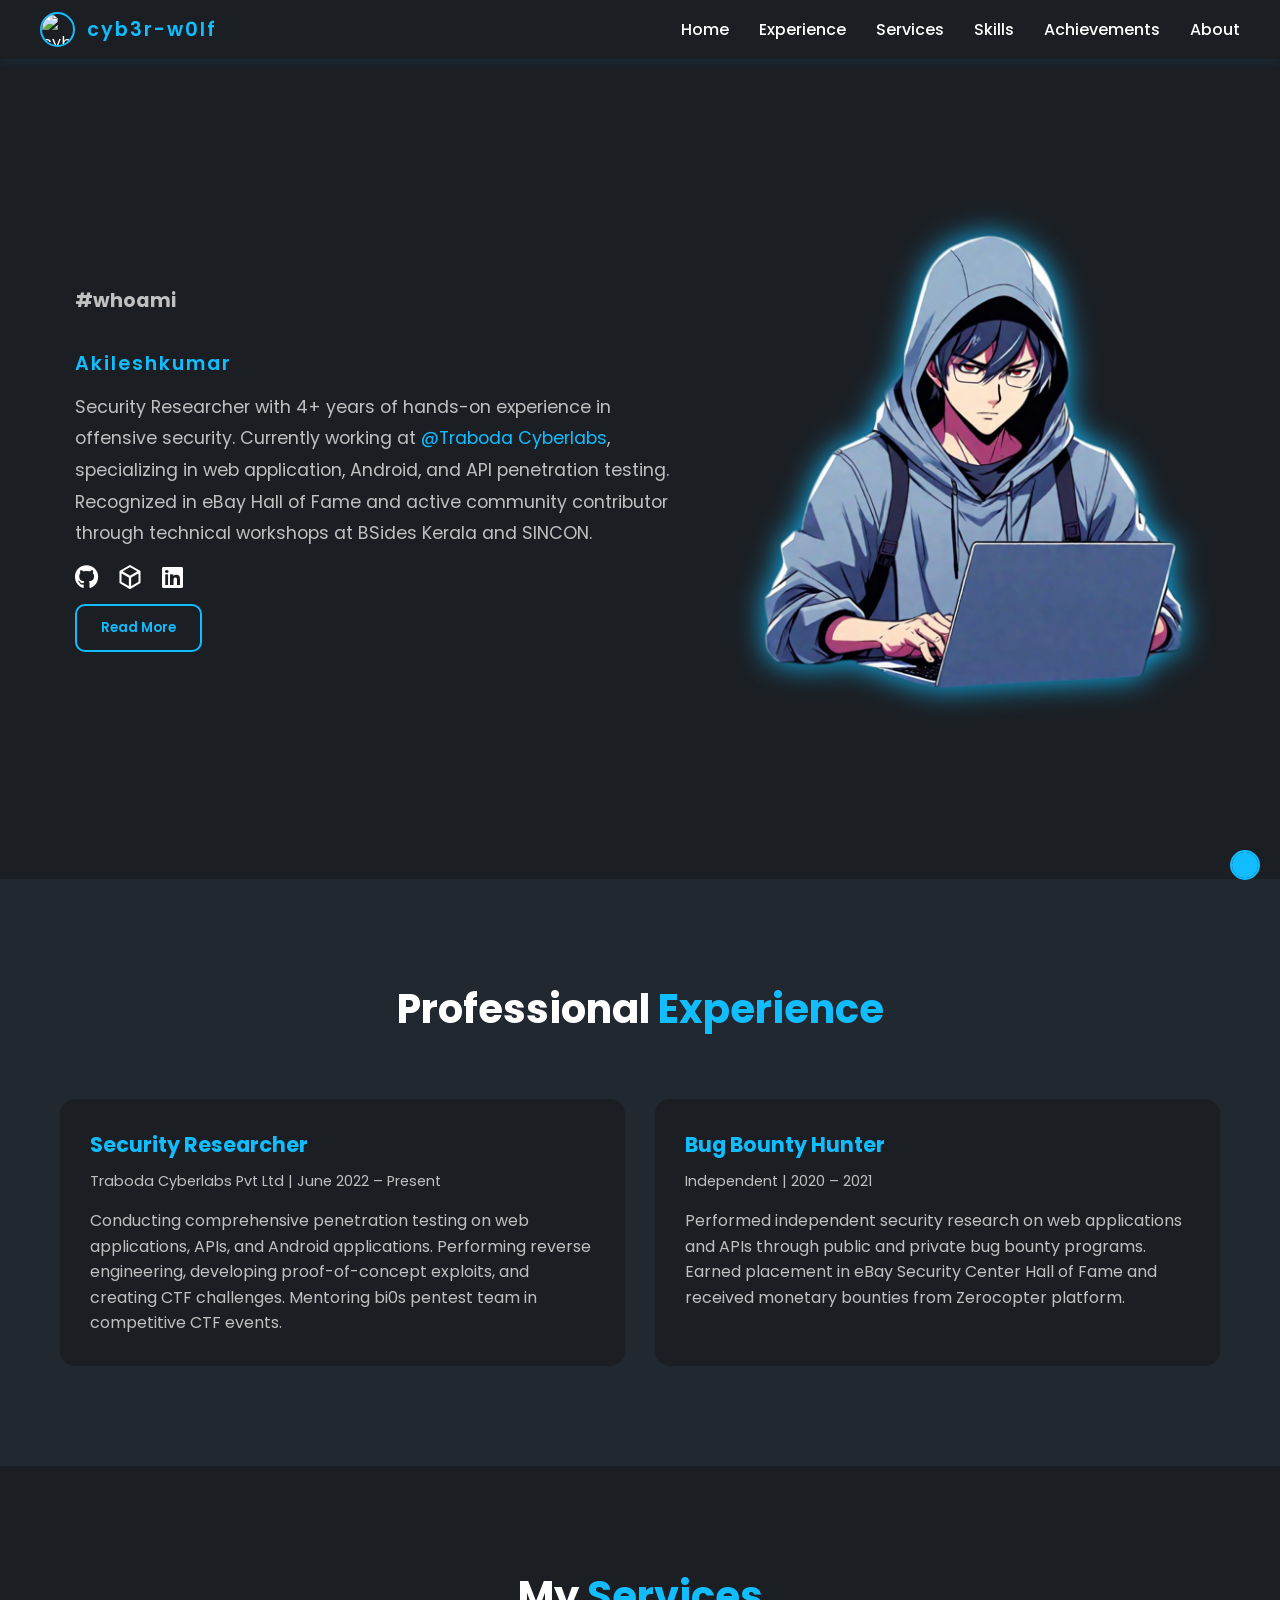
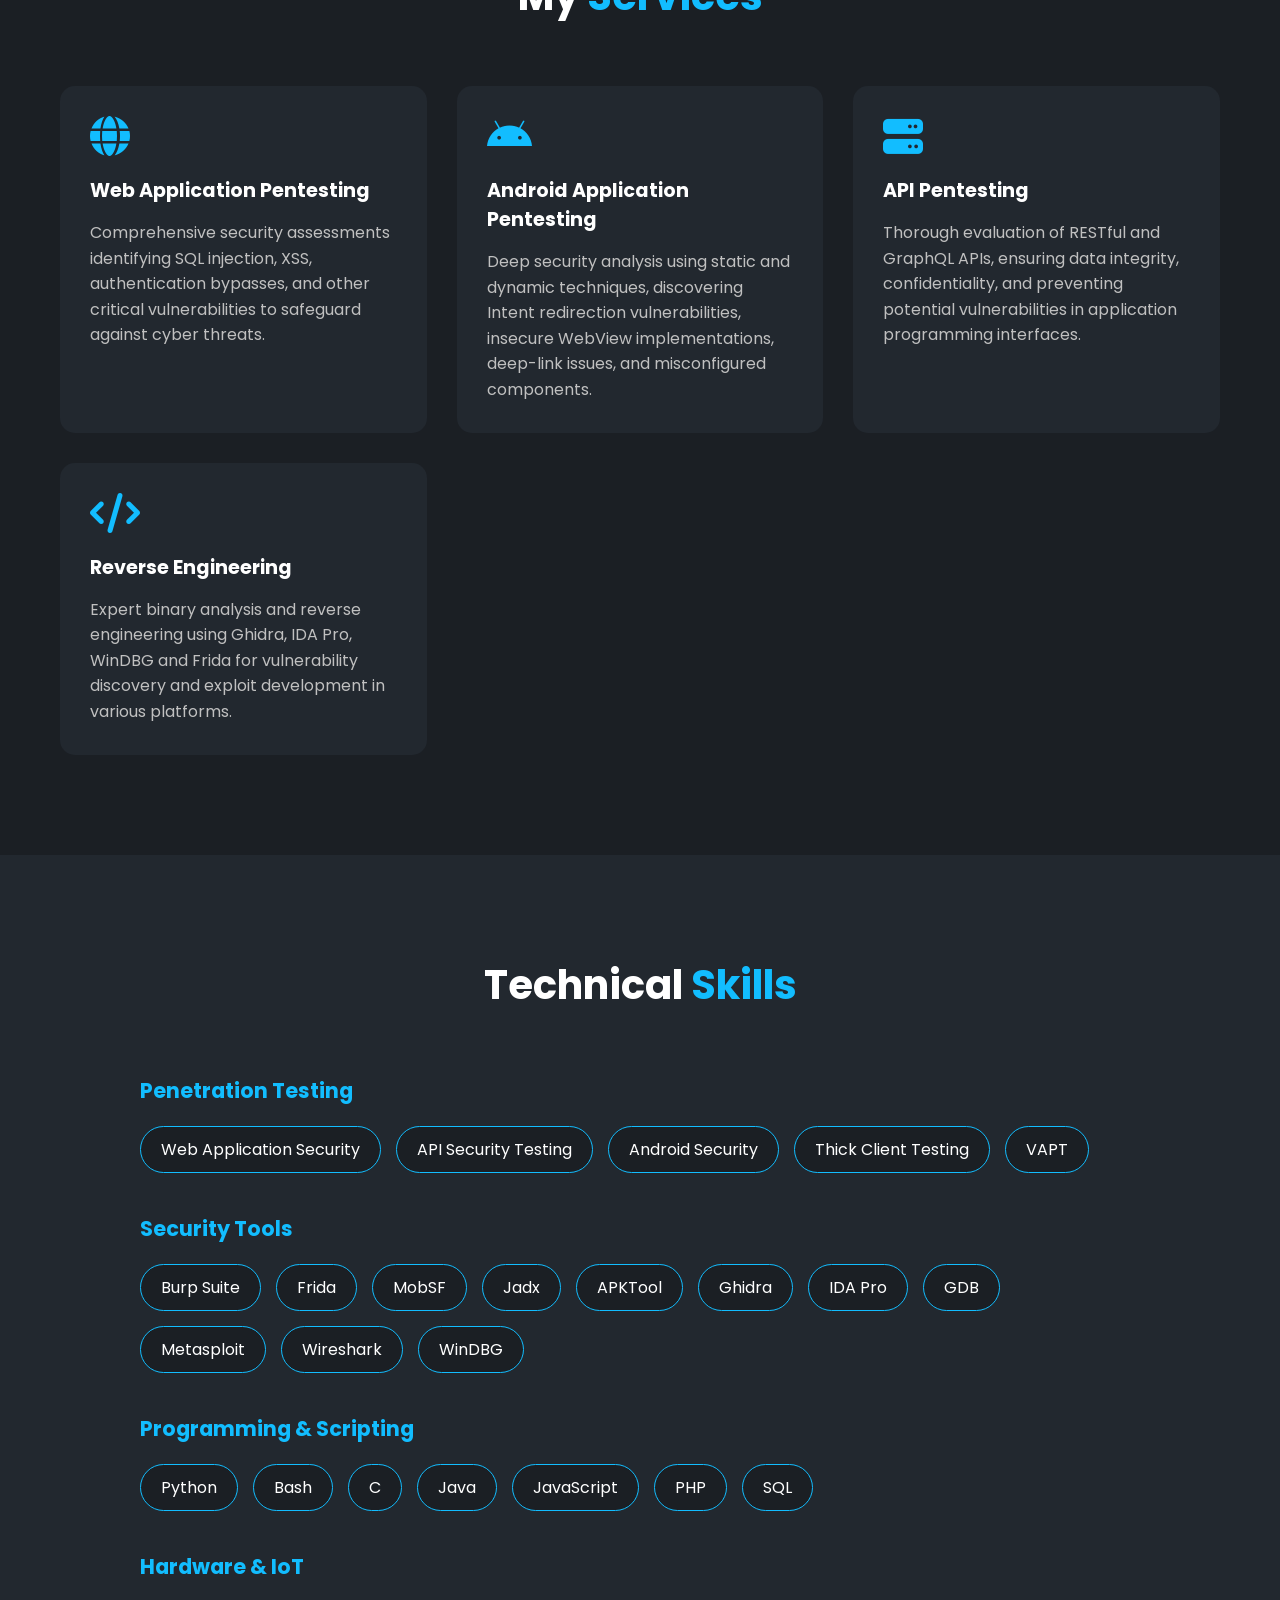
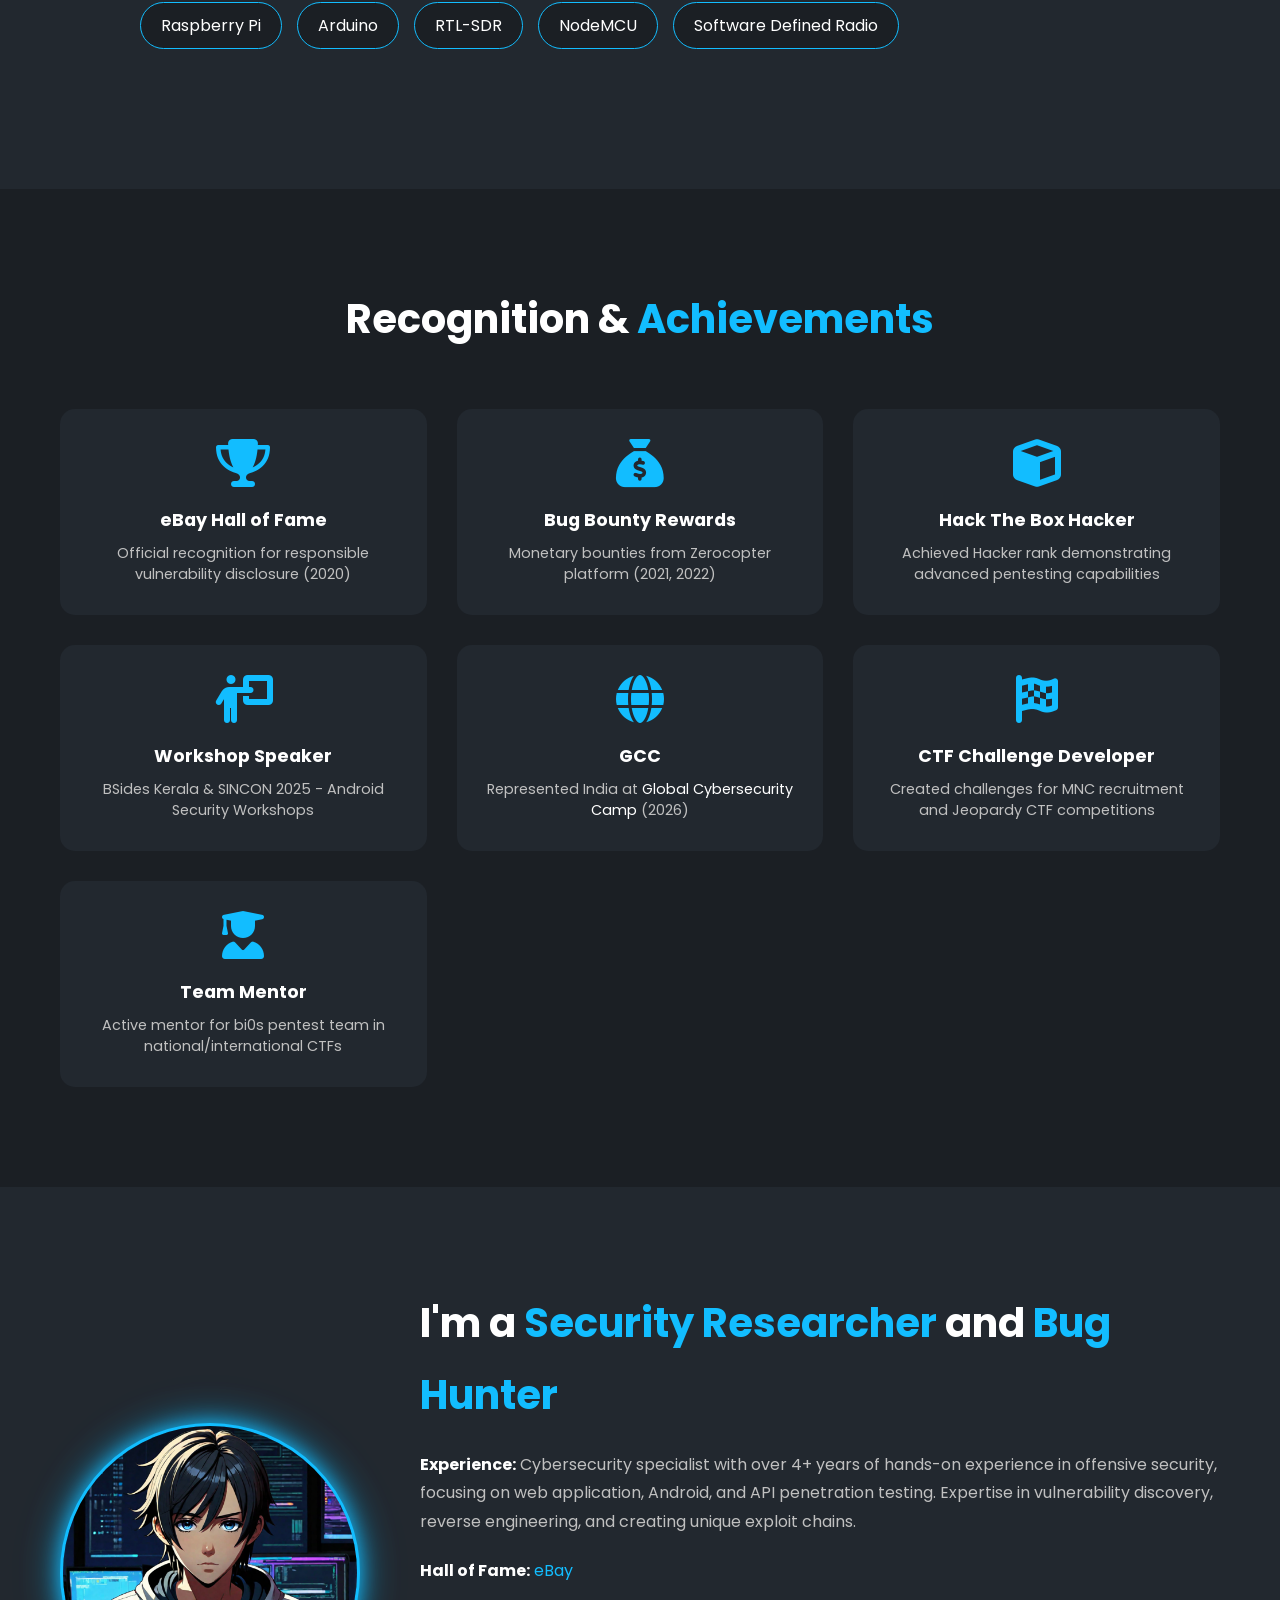
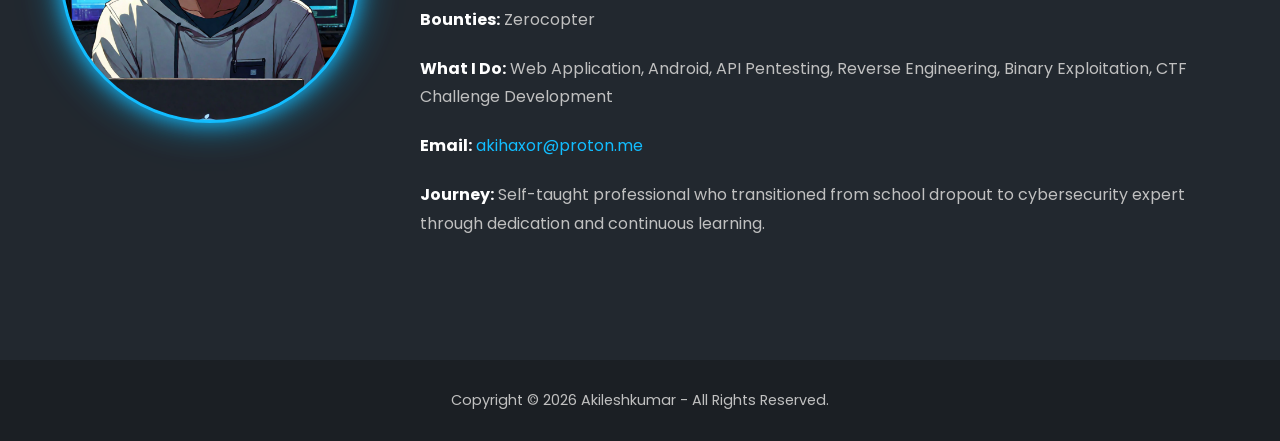
==== index.html @ 3f5debeb "fix" ====
<!DOCTYPE html>
<html lang="en">

<head>
    <meta charset="UTF-8">
    <meta name="viewport" content="width=device-width, initial-scale=1.0">
    <title>Akileshkumar | Security Researcher</title>
    <!-- favicon -->
    <link rel="shortcut icon" href="./assets/img/front-face.png" type="image/x-icon">
    <!-- css links -->
    <link rel="stylesheet" href="./assets/css/style.css">
    <!-- icons from awesome material -->
    <link rel="stylesheet" href="https://cdnjs.cloudflare.com/ajax/libs/font-awesome/6.4.2/css/all.min.css" crossorigin="anonymous" referrerpolicy="no-referrer" />
</head>

<body>
    <!-- theme picker -->
    <div class="theme-picker">
        <input type="color" id="theme" title="select color theme">
    </div>
    
    <!-- header content -->
    <header>
        <div class="logo-container">
            <a href="https://github.com/cyb3r-w0lf" target="_blank">
                <img src="https://github.com/cyb3r-w0lf.png" alt="cyb3r-w0lf" class="header-profile-pic">
            </a>
            <a href="./index.html"><span class="logo-text"><span class="blue-span">cyb3r-w0lf</span></span></a>
        </div>
        <div class="header-links">
            <!-- cancel icon for menu in mobile viewport -->
            <div class="cancel-icon">
                <i class="fa-solid fa-xmark" style="font-size: larger;"></i>
            </div>
            <div>
                <ul>
                    <li><a href="#home">Home</a></li>
                    <li><a href="#experience">Experience</a></li>
                    <li><a href="#service">Services</a></li>
                    <li><a href="#skills">Skills</a></li>
                    <li><a href="#achievements">Achievements</a></li>
                    <li><a href="#about">About</a></li>
                </ul>
            </div>
        </div>
        <!-- menu icon for menu in mobile viewport -->
        <div class="menu-icon">
            <i class="fa-solid fa-bars"></i>
        </div>
    </header>
    
    <!-- main content -->
    <main>
        <!-- main section -->
        <section class="main-section" id="home">
            <div class="main-text">
                <h3 title="Hello buddy 👋">#whoami</h3>
                <h1><span class="logo-text"><span class="blue-span">Akileshkumar</span></span></h1>
                <p class="grey-span">
                    Security Researcher with 4+ years of hands-on experience in offensive security. Currently working at <a href="https://traboda.com/" target="_blank" style="color: var(--primary-theme-color);">@Traboda Cyberlabs</a>, specializing in web application, Android, and API penetration testing. Recognized in eBay Hall of Fame and active community contributor through technical workshops at BSides Kerala and SINCON.
                </p>
                <div class="social-icon">
                    <a href="https://github.com/cyb3r-w0lf" target="_blank"><i class="fa-brands fa-github"></i></a>
                    <a href="https://app.hackthebox.com/public/users/298520" target="_blank" class="icon-link">
                        <img src="data:image/svg+xml,%3Csvg xmlns='http://www.w3.org/2000/svg' width='1em' height='1em' viewBox='0 0 24 24'%3E%3Cpath fill='%23ffffff' d='m22.51 6.457l.001-.013a.888.888 0 0 0-.271-.638l-.027-.024c-.019-.016-.037-.033-.057-.048a.695.695 0 0 0-.06-.04l-.029-.02l-9.61-5.547a.891.891 0 0 0-.922.004L1.933 5.674l-.03.02l-.023.014l-.02.015a.877.877 0 0 0-.147.134l-.003.003a.887.887 0 0 0-.221.584v.014l-.001.027v11.07c0 .328.18.63.469.784l9.599 5.542l.023.011a.875.875 0 0 0 .166.07l.04.01a.88.88 0 0 0 .072.015c.012.002.023.005.035.006a.835.835 0 0 0 .216 0c.012-.001.023-.004.035-.006a.9.9 0 0 0 .072-.014l.04-.012a.895.895 0 0 0 .064-.022a.913.913 0 0 0 .102-.047l.023-.011l9.599-5.542a.889.889 0 0 0 .469-.784V6.478zM5.255 6.082l6.537-3.774a.418.418 0 0 1 .418 0l6.537 3.774a.418.418 0 0 1 0 .725l-6.537 3.774a.418.418 0 0 1-.418 0L5.254 6.807a.418.418 0 0 1 0-.725m5.614 14.345a.417.417 0 0 1-.626.361l-6.524-3.766a.417.417 0 0 1-.209-.361V9.127a.417.417 0 0 1 .626-.361l6.524 3.766a.417.417 0 0 1 .209.362zm9.623-3.766a.417.417 0 0 1-.209.36l-6.524 3.767a.417.417 0 0 1-.626-.36v-7.533c0-.15.08-.287.209-.362l6.524-3.766a.417.417 0 0 1 .626.36z'/%3E%3C/svg%3E" class="icon-img"></a>
                    <a href="https://www.linkedin.com/in/aki007/" target="_blank"><i class="fa-brands fa-linkedin"></i></a>
                </div>
                <a href="#about"><button class="btn">Read More</button></a>
            </div>
            <div class="main-img">
                <img src="./assets/img/laptop-hood.png" alt="Security Researcher">
            </div>
        </section>
        
        <!-- experience section -->
        <section class="experience-section" id="experience">
            <h1>Professional <span class="blue-span">Experience</span></h1>
            <div class="experience-grid">
                <div class="experience-card">
                    <h3>Security Researcher</h3>
                    <p class="period">Traboda Cyberlabs Pvt Ltd | June 2022 – Present</p>
                    <p>Conducting comprehensive penetration testing on web applications, APIs, and Android applications. Performing reverse engineering, developing proof-of-concept exploits, and creating CTF challenges. Mentoring bi0s pentest team in competitive CTF events.</p>
                </div>
                <div class="experience-card">
                    <h3>Bug Bounty Hunter</h3>
                    <p class="period">Independent | 2020 – 2021</p>
                    <p>Performed independent security research on web applications and APIs through public and private bug bounty programs. Earned placement in eBay Security Center Hall of Fame and received monetary bounties from Zerocopter platform.</p>
                </div>
            </div>
        </section>
        
        <!-- service section -->
        <section class="service-section" id="service">
            <h1>My <span class="blue-span">Services</span></h1>
            <div class="service-cards-container">
                <div class="service-card">
                    <i class="fa-solid fa-globe"></i>
                    <h4>Web Application Pentesting</h4>
                    <p>Comprehensive security assessments identifying SQL injection, XSS, authentication bypasses, and other critical vulnerabilities to safeguard against cyber threats.</p>
                </div>
                <div class="service-card">
                    <i class="fa-brands fa-android"></i>
                    <h4>Android Application Pentesting</h4>
                    <p>Deep security analysis using static and dynamic techniques, discovering Intent redirection vulnerabilities, insecure WebView implementations, deep-link issues, and misconfigured components.</p>
                </div>
                <div class="service-card">
                    <i class="fa-solid fa-server"></i>
                    <h4>API Pentesting</h4>
                    <p>Thorough evaluation of RESTful and GraphQL APIs, ensuring data integrity, confidentiality, and preventing potential vulnerabilities in application programming interfaces.</p>
                </div>
                <div class="service-card">
                    <i class="fa-solid fa-code"></i>
                    <h4>Reverse Engineering</h4>
                    <p>Expert binary analysis and reverse engineering using Ghidra, IDA Pro, WinDBG and Frida for vulnerability discovery and exploit development in various platforms.</p>
                </div>
            </div>
        </section>
        
        <!-- skills section -->
        <section class="skills-section" id="skills">
            <h1>Technical <span class="blue-span">Skills</span></h1>
            <div class="skills-container">
                <div class="skill-category">
                    <h3>Penetration Testing</h3>
                    <div class="skills-list">
                        <span class="skill-tag">Web Application Security</span>
                        <span class="skill-tag">API Security Testing</span>
                        <span class="skill-tag">Android Security</span>
                        <span class="skill-tag">Thick Client Testing</span>
                        <span class="skill-tag">VAPT</span>
                    </div>
                </div>
                <div class="skill-category">
                    <h3>Security Tools</h3>
                    <div class="skills-list">
                        <span class="skill-tag">Burp Suite</span>
                        <span class="skill-tag">Frida</span>
                        <span class="skill-tag">MobSF</span>
                        <span class="skill-tag">Jadx</span>
                        <span class="skill-tag">APKTool</span>
                        <span class="skill-tag">Ghidra</span>
                        <span class="skill-tag">IDA Pro</span>
                        <span class="skill-tag">GDB</span>
                        <span class="skill-tag">Metasploit</span>
                        <span class="skill-tag">Wireshark</span>
                        <span class="skill-tag">WinDBG</span>
                    </div>
                </div>
                <div class="skill-category">
                    <h3>Programming & Scripting</h3>
                    <div class="skills-list">
                        <span class="skill-tag">Python</span>
                        <span class="skill-tag">Bash</span>
                        <span class="skill-tag">C</span>
                        <span class="skill-tag">Java</span>
                        <span class="skill-tag">JavaScript</span>
                        <span class="skill-tag">PHP</span>
                        <span class="skill-tag">SQL</span>
                    </div>
                </div>
                <div class="skill-category">
                    <h3>Hardware & IoT</h3>
                    <div class="skills-list">
                        <span class="skill-tag">Raspberry Pi</span>
                        <span class="skill-tag">Arduino</span>
                        <span class="skill-tag">RTL-SDR</span>
                        <span class="skill-tag">NodeMCU</span>
                        <span class="skill-tag">Software Defined Radio</span>
                    </div>
                </div>
            </div>
        </section>
        
        <!-- achievements section -->
        <section class="achievements-section" id="achievements">
            <h1>Recognition & <span class="blue-span">Achievements</span></h1>
            <div class="achievements-grid">
                <div class="achievement-card">
                    <i class="fa-solid fa-trophy"></i>
                    <h4>eBay Hall of Fame</h4>
                    <p>Official recognition for responsible vulnerability disclosure (2020)</p>
                </div>
                <div class="achievement-card">
                    <i class="fa-solid fa-sack-dollar"></i>
                    <h4>Bug Bounty Rewards</h4>
                    <p>Monetary bounties from Zerocopter platform (2021, 2022)</p>
                </div>
                <div class="achievement-card">
                    <i class="fa-solid fa-cube"></i>
                    <h4>Hack The Box Hacker</h4>
                    <p>Achieved Hacker rank demonstrating advanced pentesting capabilities</p>
                </div>
                <div class="achievement-card">
                    <i class="fa-solid fa-person-chalkboard"></i>
                    <h4>Workshop Speaker</h4>
                    <p>BSides Kerala & SINCON 2025 - Android Security Workshops</p>
                </div>
                <div class="achievement-card">
                    <i class="fa-solid fa-globe"></i>
                    <h4>GCC</h4>
                    <p>Represented India at <a href="https://gcc.ac">Global Cybersecurity Camp</a> (2026)</p>
                </div>   
                <div class="achievement-card">
                    <i class="fa-solid fa-flag-checkered"></i>
                    <h4>CTF Challenge Developer</h4>
                    <p>Created challenges for MNC recruitment and Jeopardy CTF competitions</p>
                </div>
                <div class="achievement-card">
                    <i class="fa-solid fa-user-graduate"></i>
                    <h4>Team Mentor</h4>
                    <p>Active mentor for bi0s pentest team in national/international CTFs</p>
                </div>
            </div>
        </section>
        
        <!-- about section -->
        <section class="about-section" id="about">
            <div class="img-div">
                <img src="./assets/img/profile.png" alt="Akileshkumar">
            </div>
            <div>
                <!-- about me list -->
                <ol>
                    <li>
                        <h1>I'm a <span class="blue-span">Security Researcher</span> and <span class="blue-span">Bug Hunter</span></h1>
                    </li>
                    <li>
                        <strong>Experience:</strong> Cybersecurity specialist with over 4+ years of hands-on experience in offensive security, focusing on web application, Android, and API penetration testing. Expertise in vulnerability discovery, reverse engineering, and creating unique exploit chains.
                    </li>
                    <li>
                        <strong>Hall of Fame:</strong> <a href="https://pages.ebay.com/securitycenter/archived-researchers.html" target="_blank">eBay</a>
                    </li>
                    <li>
                        <strong>Bounties:</strong> Zerocopter
                    </li>
                    <li>
                        <strong>What I Do:</strong> Web Application, Android, API Pentesting, Reverse Engineering, Binary Exploitation, CTF Challenge Development
                    </li>
                    <li>
                        <strong>Email:</strong> <a href="mailto:akihaxor@proton.me">akihaxor@proton.me</a>
                    </li>
                    <li>
                        <strong>Journey:</strong> Self-taught professional who transitioned from school dropout to cybersecurity expert through dedication and continuous learning.
                    </li>
                </ol>
            </div>
        </section>
    </main>
    
    <footer>
        <p>Copyright &copy; 2026 Akileshkumar - All Rights Reserved.</p>
    </footer>
    
    <!-- script link only for menu toggle & theme picker -->
    <script src="./assets/js/main.js"></script>
</body>

</html>
---- assets/css/style.css ----
/* fonts from google fonts */
@import url('https://fonts.googleapis.com/css2?family=Poppins:wght@300;400;600;700&display=swap');

/* global styles */
* {
    margin: 0;
    padding: 0;
    box-sizing: border-box;
    font-family: 'Poppins', sans-serif;
}

html {
    scroll-behavior: smooth;
}

:root {
    /* color: rrggbb; ---  format*/
    --primary-color: #1b1f24;
    --primary-color-hover: #274049;
    --primary-light-color: #22282f;
    --primary-theme-color: #12bdff;
    --primary-white: #fff;
    --primary-yellow: #ffba53;
    --primary-yellow-hover: #ff8f8f;
    --primary-grey: #c0c0c0;
}

body {
    background-color: var(--primary-color);
    color: var(--primary-white);
}

.blue-span {
    color: var(--primary-theme-color);
}

.grey-span {
    color: var(--primary-grey);
}

.btn {
    margin-top: 15px;
    font-weight: 600;
    padding: 12px 24px;
    background-color: var(--primary-color);
    color: var(--primary-theme-color);
    border: 2px solid var(--primary-theme-color);
    border-radius: 10px;
    cursor: pointer;
    transition: all 0.3s ease;
}

.btn:hover {
    box-shadow: 0 0 20px var(--primary-theme-color);
    background-color: var(--primary-theme-color);
    color: var(--primary-white);
}

a {
    text-decoration: none;
    color: var(--primary-white);
    transition: color 0.3s ease;
}

img {
    max-width: 100%;
    height: auto;
}

input[type="color"] {
    -webkit-appearance: none;
    border: none;
}

input[type="color"]::-webkit-color-swatch-wrapper {
    padding: 0;
}

input[type="color"]::-webkit-color-swatch {
    border: none;
}

.theme-picker {
    width: 30px;
    height: 30px;
    position: fixed;
    bottom: 20px;
    right: 20px;
    border-radius: 50%;
    overflow: hidden;
    border: 2px solid var(--primary-theme-color);
    cursor: pointer;
    z-index: 1000;
}

/* header styles */
header {
    background-color: var(--primary-color);
    padding: 12px 40px;
    color: var(--primary-white);
    display: flex;
    justify-content: space-between;
    align-items: center;
    position: sticky;
    top: 0;
    z-index: 999;
    box-shadow: 0 2px 10px rgba(18, 189, 255, 0.1);
    transition: transform 0.3s ease;
}

header.hide {
    transform: translateY(-100%);
}

header.show {
    transform: translateY(0);
}

.logo-container {
    display: flex;
    align-items: center;
    gap: 12px;
}

.logo-container > a {
    display: flex;
    align-items: center;
}

.header-profile-pic {
    width: 35px;
    height: 35px;
    border-radius: 50%;
    border: 2px solid var(--primary-theme-color);
    transition: all 0.3s ease;
    cursor: pointer;
}

.header-profile-pic:hover {
    box-shadow: 0 0 15px var(--primary-theme-color);
    transform: scale(1.05);
}

header ul {
    display: flex;
    list-style: none;
    gap: 30px;
}

header ul li a {
    text-decoration: none;
    color: var(--primary-white);
    font-weight: 500;
}

header ul li a:hover {
    color: var(--primary-theme-color);
}

header button {
    font-weight: 600;
    /*padding: 8px 16px;*/
    padding: 10px 20px;
    background-color: var(--primary-color);
    color: var(--primary-theme-color);
    border: 2px solid var(--primary-theme-color);
    border-radius: 10px;
    cursor: pointer;
    transition: all 0.3s ease;
}

header button:hover {
    cursor: pointer;
    background-color: var(--primary-theme-color);
    color: var(--primary-white);
}

.logo-text {
    letter-spacing: 2px;
    font-size: 1.2rem;
    font-weight: 600;
}

.header-links {
    display: flex;
    justify-content: space-between;
    align-items: center;
    gap: 40px;
}

.menu-icon {
    display: none;
    cursor: pointer;
}

.cancel-icon {
    display: none;
}

/* main section design */
.main-section {
    display: flex;
    justify-content: space-around;
    align-items: center;
    background-color: var(--primary-color);
    padding: 80px 60px;
    /*min-height: calc(100vh - 59px);*/
    min-height: calc(100vh - 80px);
}

.main-text {
    color: var(--primary-white);
    max-width: 600px;
}

.main-text h3 {
    color: var(--primary-grey);
    font-size: 1.2rem;
    margin-bottom: 5px;
}

.main-text h1 {
    font-size: 3.5rem;
    margin-bottom: 10px;
    line-height: 1.1;
}

.main-text p {
    font-size: 1.1rem;
    line-height: 1.8;
    margin-bottom: 15px;
}

.main-img {
    max-width: 500px;
    position: relative;
}

.main-img img {
    filter: drop-shadow(0 0 15px var(--primary-theme-color));
    transition: filter 0.3s ease;
}

.main-img img:hover {
    filter: drop-shadow(0 0 20px var(--primary-theme-color));
}

.social-icon {
    margin-top: 15px;
    display: flex;
    gap: 20px;
    align-items: center;
}

.social-icon a {
    font-size: 1.5rem;
    transition: all 0.3s ease;
    display: flex;
    align-items: center;
    justify-content: center;
}

.social-icon a i:hover {
    transform: scale(1.2);
}

.social-icon a img {
    width: 24px;
    height: 24px;
    filter: brightness(0) sepia(100%) invert(100%);
    transition: filter 0.9s;
}

.social-icon a img:hover {
    filter: brightness(100%) sepia(0) invert(0%);
}

.social-icon a i.fa-linkedin:hover {
    color: #0072b1;
}

.social-icon a i.fa-github:hover {
    color: #4078c0;
}

/* experience section */
.experience-section {
    background-color: var(--primary-light-color);
    padding: 100px 60px;
}

.experience-section h1 {
    text-align: center;
    font-size: 2.5rem;
    margin-bottom: 60px;
}

.experience-grid {
    display: grid;
    grid-template-columns: repeat(auto-fit, minmax(300px, 1fr));
    gap: 30px;
    max-width: 1200px;
    margin: 0 auto;
}

.experience-card {
    background-color: var(--primary-color);
    padding: 30px;
    border-radius: 15px;
    transition: all 0.3s ease;
}

.experience-card:hover {
    transform: translateY(-5px);
    box-shadow: 0 10px 30px rgba(18, 189, 255, 0.2);
}

.experience-card h3 {
    color: var(--primary-theme-color);
    margin-bottom: 10px;
    font-size: 1.3rem;
}

.experience-card .period {
    color: var(--primary-grey);
    font-size: 0.9rem;
    margin-bottom: 15px;
}

.experience-card p {
    color: var(--primary-grey);
    line-height: 1.6;
}

/* service section */
.service-section {
    background-color: var(--primary-color);
    color: var(--primary-white);
    display: flex;
    flex-direction: column;
    align-items: center;
    padding: 100px 60px;
}

.service-section h1 {
    text-align: center;
    font-size: 2.5rem;
    margin-bottom: 60px;
}

.service-cards-container {
    display: grid;
    grid-template-columns: repeat(auto-fit, minmax(300px, 1fr));
    gap: 30px;
    max-width: 1200px;
    width: 100%;
}

.service-card {
    background-color: var(--primary-light-color);
    padding: 30px;
    border-radius: 15px;
    transition: all 0.3s ease;
}

.service-card:hover {
    background-color: var(--primary-color-hover);
    box-shadow: 0 10px 30px rgba(18, 189, 255, 0.2);
    transform: translateY(-5px);
}

.service-card a {
    color: var(--primary-yellow);
}

.service-card a:hover {
    color: var(--primary-yellow-hover);
}

.service-card p {
    color: var(--primary-grey);
    line-height: 1.6;
}

.service-card i {
    font-size: 2.5rem;
    color: var(--primary-theme-color);
    margin-bottom: 20px;
}

.service-card h4 {
    margin-bottom: 15px;
    font-size: 1.2rem;
}

/* skills section */
.skills-section {
    background-color: var(--primary-light-color);
    padding: 100px 60px;
}

.skills-section h1 {
    text-align: center;
    font-size: 2.5rem;
    margin-bottom: 60px;
}

.skills-container {
    max-width: 1000px;
    margin: 0 auto;
}

.skill-category {
    margin-bottom: 40px;
}

.skill-category h3 {
    color: var(--primary-theme-color);
    margin-bottom: 20px;
    font-size: 1.3rem;
}

.skills-list {
    display: flex;
    flex-wrap: wrap;
    gap: 15px;
}

.skill-tag {
    background-color: var(--primary-color);
    padding: 10px 20px;
    border-radius: 25px;
    border: 1px solid var(--primary-theme-color);
    color: var(--primary-white);
    transition: all 0.3s ease;
}

.skill-tag:hover {
    background-color: var(--primary-theme-color);
    transform: scale(1.05);
}

/* achievements section */
.achievements-section {
    background-color: var(--primary-color);
    padding: 100px 60px;
}

.achievements-section h1 {
    text-align: center;
    font-size: 2.5rem;
    margin-bottom: 60px;
}

.achievements-grid {
    display: grid;
    grid-template-columns: repeat(auto-fit, minmax(280px, 1fr));
    gap: 30px;
    max-width: 1200px;
    margin: 0 auto;
}

.achievement-card {
    background-color: var(--primary-light-color);
    padding: 30px;
    border-radius: 15px;
    text-align: center;
    transition: all 0.3s ease;
}

.achievement-card:hover {
    transform: translateY(-5px);
    box-shadow: 0 10px 30px rgba(18, 189, 255, 0.2);
}

.achievement-card i {
    font-size: 3rem;
    color: var(--primary-theme-color);
    margin-bottom: 20px;
}

.achievement-card h4 {
    margin-bottom: 10px;
    font-size: 1.1rem;
}

.achievement-card p {
    color: var(--primary-grey);
    font-size: 0.9rem;
}

/* about section */
.about-section {
    background-color: var(--primary-light-color);
    display: flex;
    align-items: center;
    justify-content: center;
    padding: 100px 60px;
    gap: 60px;
}

.img-div {
    height: 300px;
    width: 300px;
    flex-shrink: 0;
}

.img-div img {
    filter: drop-shadow(0 0 10px var(--primary-theme-color));
    transition: filter 0.3s ease;
}

.img-div img:hover {
    filter: drop-shadow(0 0 30px var(--primary-theme-color));
}

.about-section img {
    border-radius: 50%;
    background-color: var(--primary-light-color);
    border: 3px solid var(--primary-theme-color);
    box-shadow: 0 0 40px rgba(18, 189, 255, 0.3);
}

.about-section ol {
    list-style: none;
    color: var(--primary-white);
    flex: 1;
}

.about-section ol li h1 {
    color: var(--primary-white);
    margin-bottom: 10px;
    font-size: 2.5rem;
}

.about-section li {
    margin-bottom: 20px;
    color: var(--primary-grey);
    line-height: 1.8;
}

.about-section li a {
    color: var(--primary-theme-color);
}

.about-section li a:hover {
    text-decoration: underline;
}

.about-section li strong {
    color: var(--primary-white);
}

/* footer section */
footer {
    background-color: var(--primary-color);
    text-align: center;
    padding: 30px 0;
    border-top: 1px solid var(--primary-light-color);
}

footer p {
    font-size: 0.9rem;
    color: var(--primary-grey);
}

footer p a {
    color: var(--primary-white);
}

footer p a:hover {
    color: var(--primary-theme-color);
}

/* media queries  */
@media (max-width: 860px) {
    /* header media queries */
    header {
        padding: 12px 20px;
    }

    .header-links {
        position: fixed;
        flex-direction: column;
        height: 100vh;
        width: 80%;
        max-width: 300px;
        top: 0;
        right: -100%;
        background-color: var(--primary-color);
        justify-content: flex-start;
        padding: 80px 30px;
        transition: right 0.3s ease;
        box-shadow: -5px 0 20px rgba(18, 189, 255, 0.2);
        z-index: 1000;
    }

    .header-links.active {
        right: 0;
    }

    header ul {
        margin-top: 20px;
        flex-direction: column;
        gap: 20px;
        width: 100%;
    }

    .cancel-icon {
        display: block;
        position: absolute;
        right: 20px;
        top: 20px;
        width: 20px;
        height: 20px;
        font-size: 1.5rem;
    }

    .menu-icon {
        display: block;
        font-size: 1.5rem;
    }

    /* main section media queries */
    .main-section {
        flex-direction: column;
        padding: 60px 30px;
        text-align: center;
    }

    .main-text h1 {
        font-size: 2.5rem;
        line-height: 1.1;
    }

    .main-text h3 {
        font-size: 1rem;
    }

    .main-text p {
        font-size: 1rem;
    }

    .social-icon {
        justify-content: center;
        margin-top: 20px;
        gap: 25px;
    }

    .social-icon a {
        font-size: 1.8rem;
    }

    .social-icon a img {
        width: 28px;
        height: 28px;
    }

    .main-img {
        margin-top: 40px;
    }

    /* Use different image for mobile */
    .main-img img {
        content: url('../img/hood2.png');
    }

    /* experience section */
    .experience-grid {
        grid-template-columns: 1fr;
    }

    /* service section */
    .service-cards-container {
        grid-template-columns: 1fr;
    }

    /* skills section */
    .skills-section {
        padding: 60px 30px;
    }

    /* achievements section */
    .achievements-grid {
        grid-template-columns: 1fr;
    }

    /* about section media queries */
    .about-section {
        flex-direction: column;
        padding: 60px 30px;
        text-align: center;
    }

    .about-section ol {
        margin-top: 40px;
    }

    .about-section img {
        height: auto;
    }

    .about-section ol li h1 {
        font-size: 2rem;
    }

    .experience-section,
    .service-section,
    .achievements-section {
        padding: 60px 30px;
    }
}
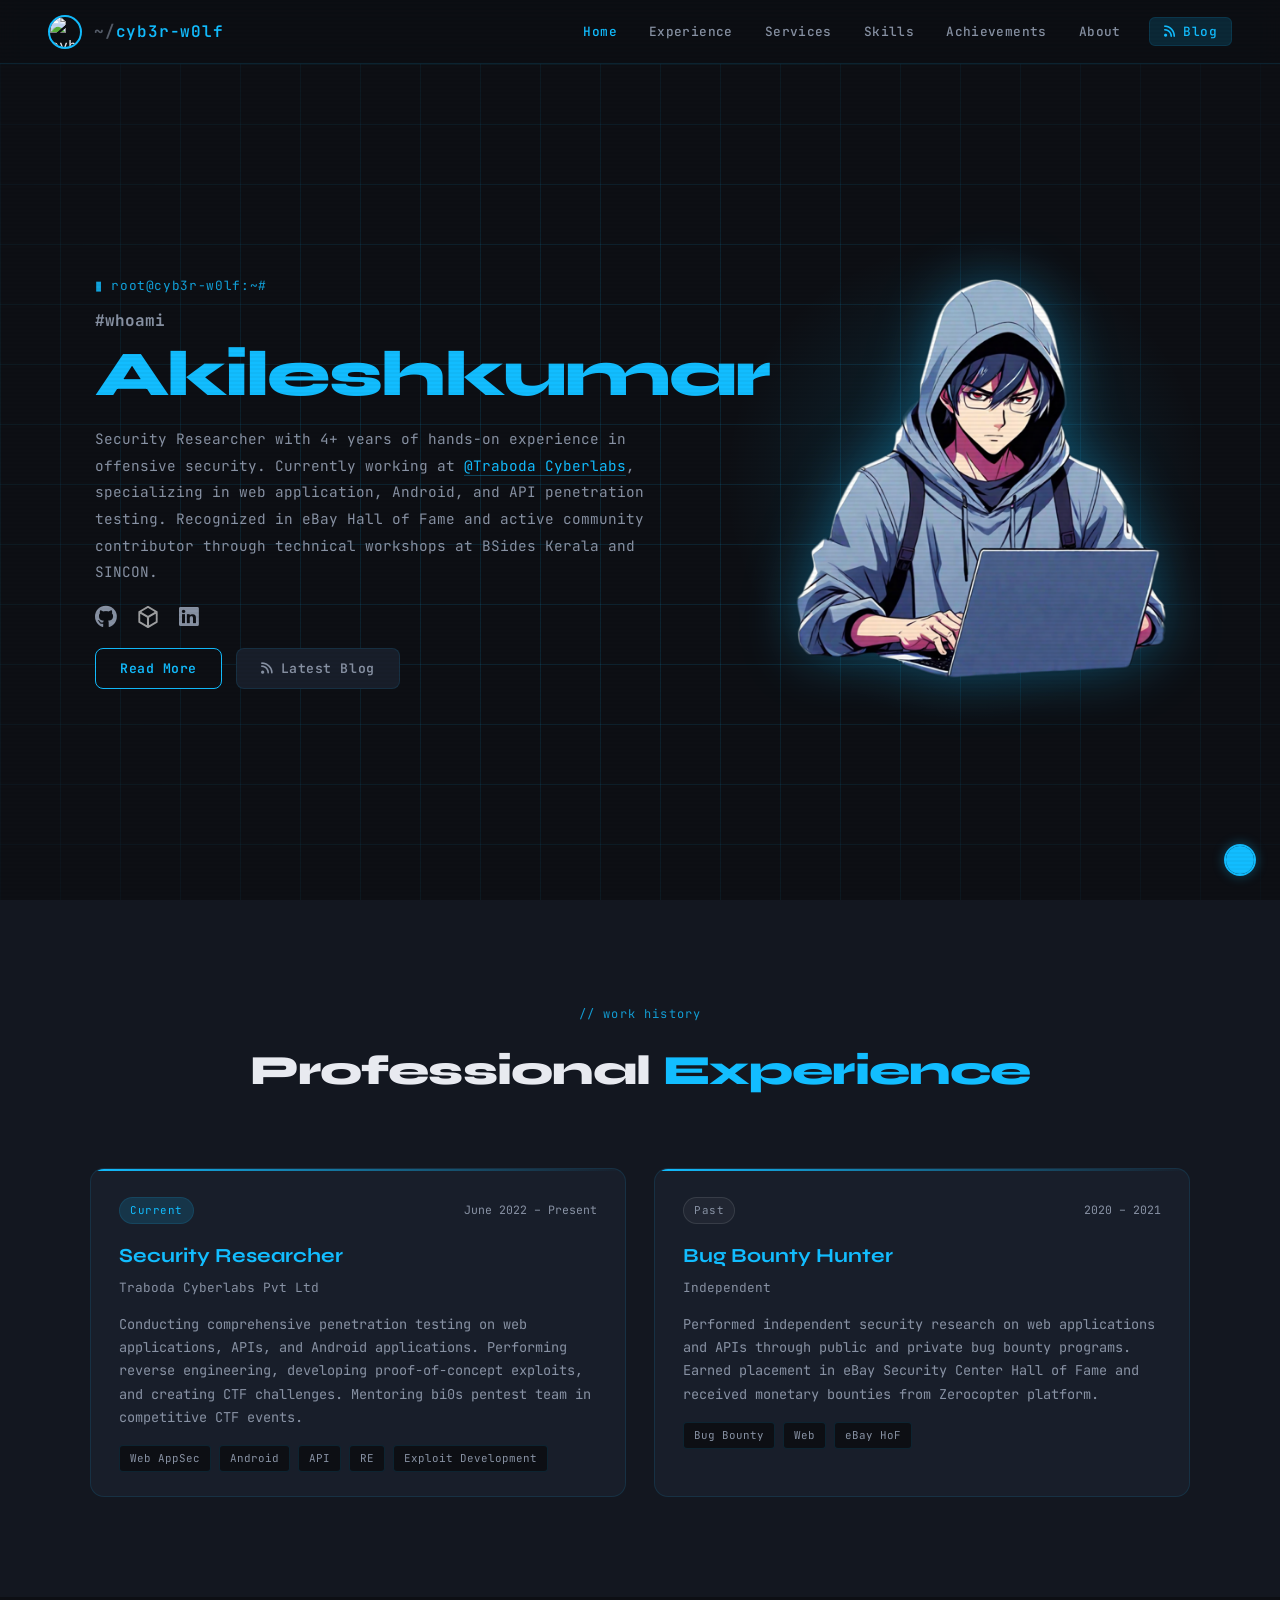
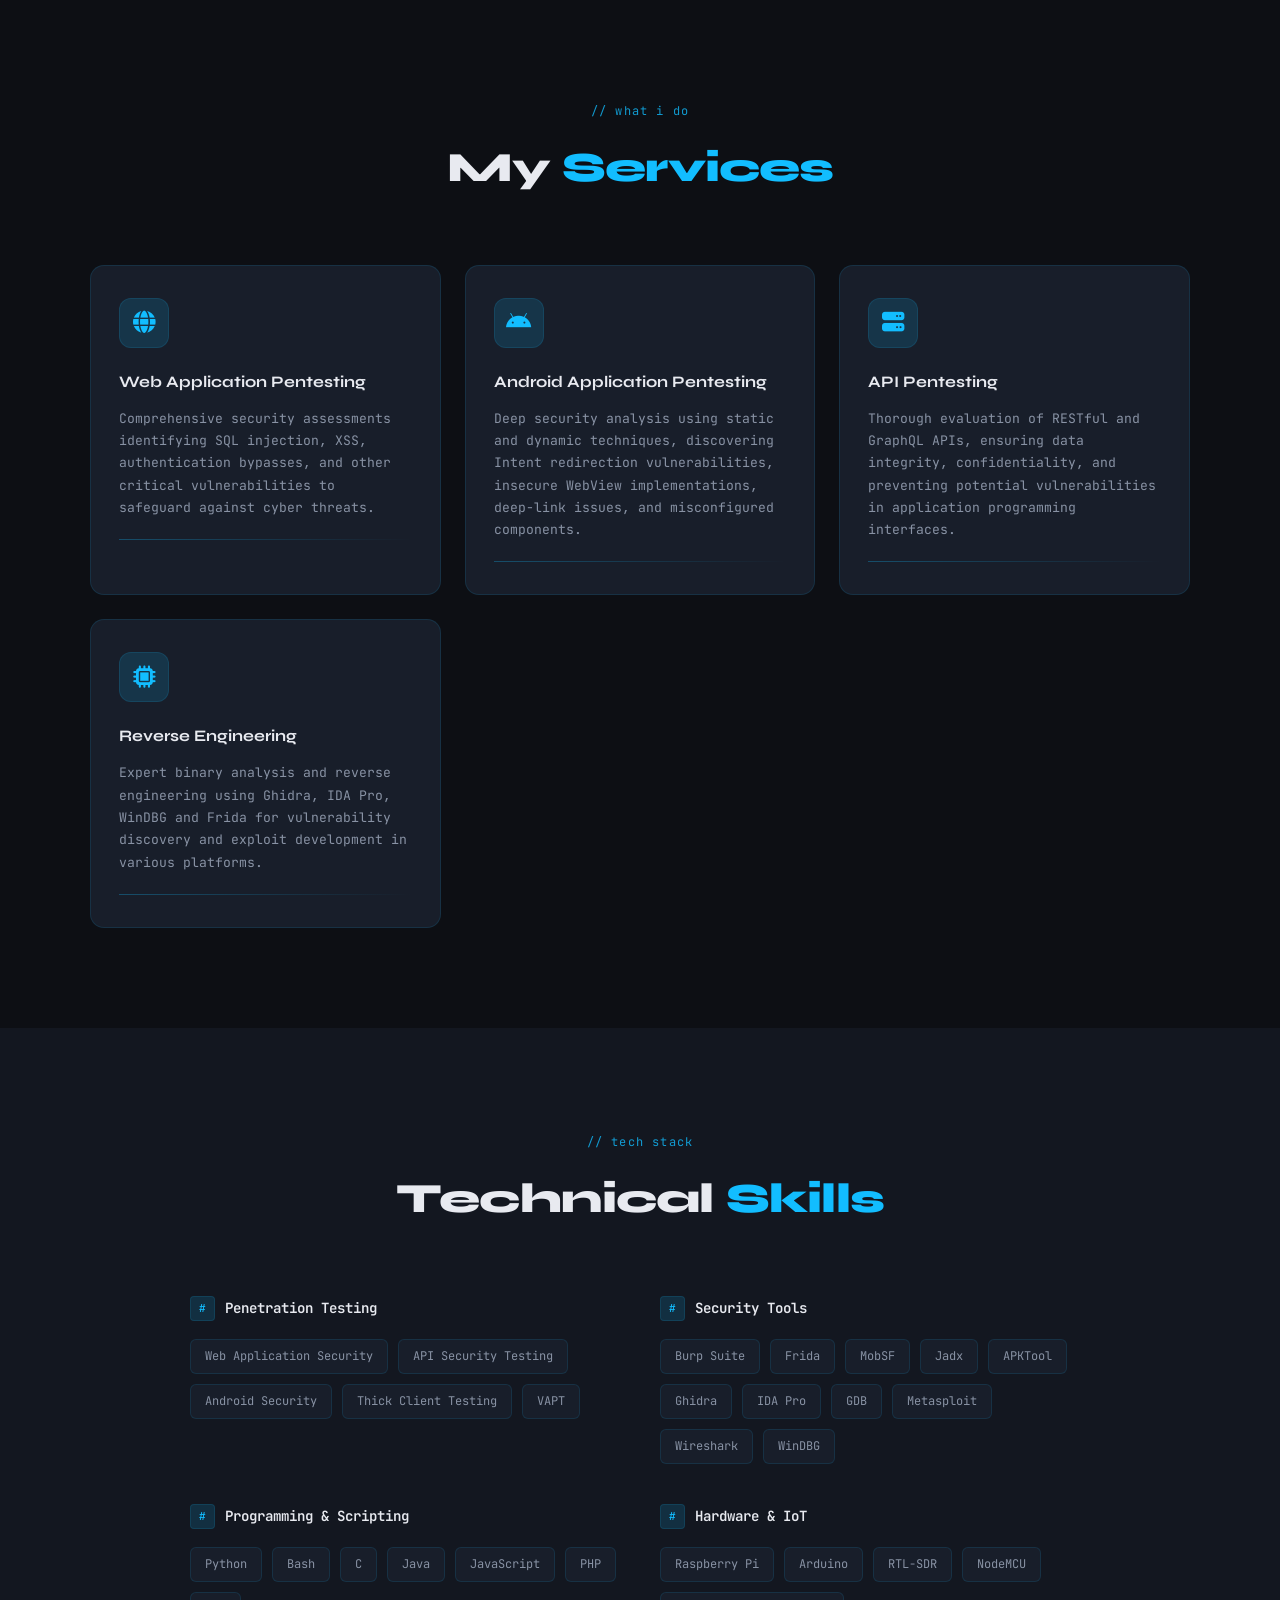
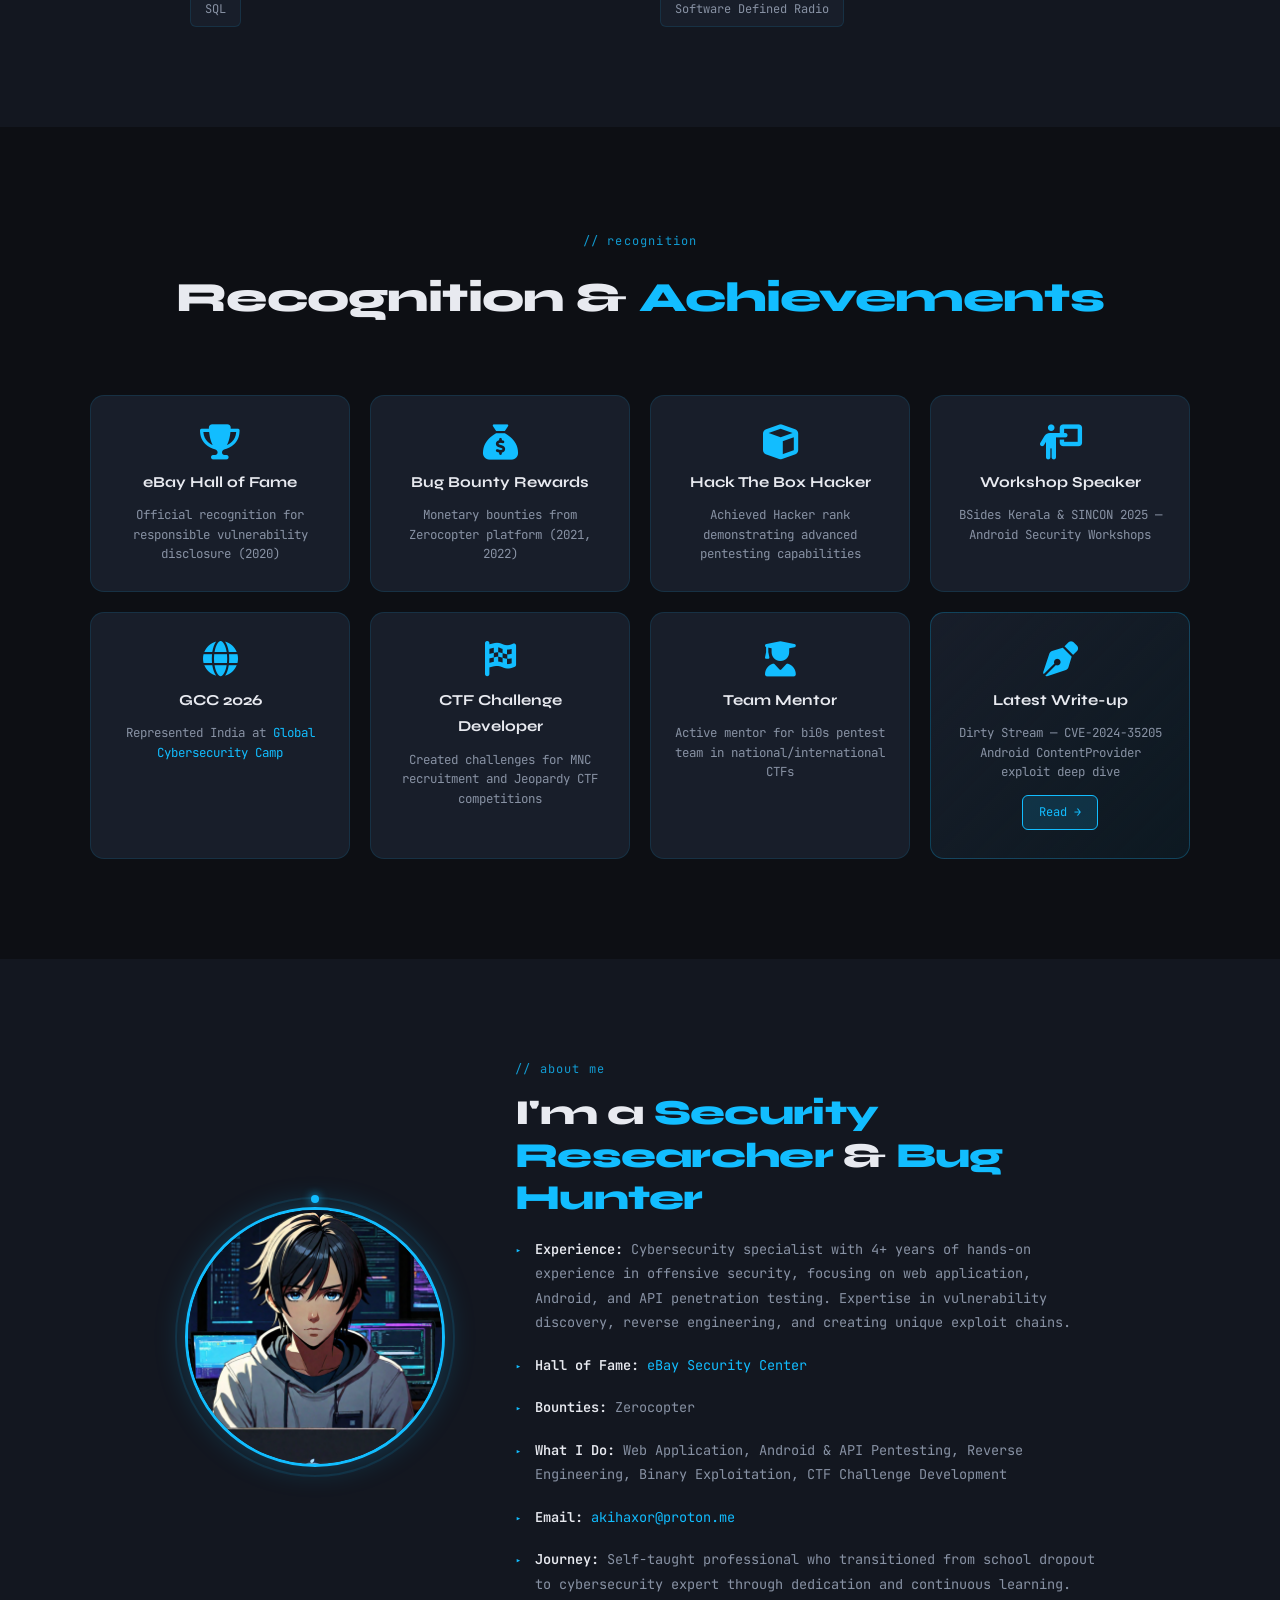
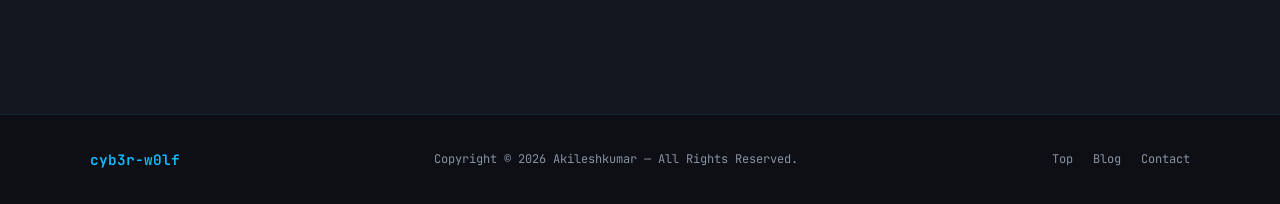
==== commit b835dac0: "update" ====
--- a/index.html
+++ b/index.html
@@ -5,123 +5,169 @@
     <meta charset="UTF-8">
     <meta name="viewport" content="width=device-width, initial-scale=1.0">
     <title>Akileshkumar | Security Researcher</title>
-    <!-- favicon -->
+    <meta name="description" content="Security Researcher with 4+ years in offensive security — web, Android, API pentesting, reverse engineering.">
     <link rel="shortcut icon" href="./assets/img/front-face.png" type="image/x-icon">
-    <!-- css links -->
     <link rel="stylesheet" href="./assets/css/style.css">
-    <!-- icons from awesome material -->
     <link rel="stylesheet" href="https://cdnjs.cloudflare.com/ajax/libs/font-awesome/6.4.2/css/all.min.css" crossorigin="anonymous" referrerpolicy="no-referrer" />
+    <link rel="preconnect" href="https://fonts.googleapis.com">
+    <link href="https://fonts.googleapis.com/css2?family=JetBrains+Mono:wght@300;400;500;600;700&family=Syne:wght@400;600;700;800&display=swap" rel="stylesheet">
 </head>
 
 <body>
+    <!-- scanline overlay -->
+    <div class="scanlines" aria-hidden="true"></div>
+
     <!-- theme picker -->
-    <div class="theme-picker">
-        <input type="color" id="theme" title="select color theme">
+    <div class="theme-picker" title="Pick accent color">
+        <input type="color" id="theme" title="select color theme" value="#12bdff">
     </div>
-    
-    <!-- header content -->
-    <header>
+
+    <!-- header -->
+    <header id="main-header">
         <div class="logo-container">
-            <a href="https://github.com/cyb3r-w0lf" target="_blank">
-                <img src="https://github.com/cyb3r-w0lf.png" alt="cyb3r-w0lf" class="header-profile-pic">
+            <a href="https://github.com/cyb3r-w0lf" target="_blank" rel="noopener">
+                <img src="https://github.com/cyb3r-w0lf.png" alt="cyb3r-w0lf github avatar" class="header-profile-pic">
             </a>
-            <a href="./index.html"><span class="logo-text"><span class="blue-span">cyb3r-w0lf</span></span></a>
+            <a href="./index.html" class="logo-link">
+                <span class="logo-text"><span class="prompt-symbol">~/</span><span class="accent-span">cyb3r-w0lf</span></span>
+            </a>
         </div>
-        <div class="header-links">
-            <!-- cancel icon for menu in mobile viewport -->
-            <div class="cancel-icon">
-                <i class="fa-solid fa-xmark" style="font-size: larger;"></i>
-            </div>
-            <div>
-                <ul>
-                    <li><a href="#home">Home</a></li>
-                    <li><a href="#experience">Experience</a></li>
-                    <li><a href="#service">Services</a></li>
-                    <li><a href="#skills">Skills</a></li>
-                    <li><a href="#achievements">Achievements</a></li>
-                    <li><a href="#about">About</a></li>
-                </ul>
-            </div>
-        </div>
-        <!-- menu icon for menu in mobile viewport -->
-        <div class="menu-icon">
+
+        <nav class="header-links" id="nav-links" role="navigation" aria-label="Main navigation">
+            <button class="cancel-icon" id="cancel-btn" aria-label="Close menu">
+                <i class="fa-solid fa-xmark"></i>
+            </button>
+            <ul>
+                <li><a href="#home"><span class="nav-num"></span> Home</a></li>
+                <li><a href="#experience"><span class="nav-num"></span> Experience</a></li>
+                <li><a href="#service"><span class="nav-num"></span> Services</a></li>
+                <li><a href="#skills"><span class="nav-num"></span> Skills</a></li>
+                <li><a href="#achievements"><span class="nav-num"></span> Achievements</a></li>
+                <li><a href="#about"><span class="nav-num"></span> About</a></li>
+                <li><a href="./blogs/dirty-stream-android-blog.html" class="nav-blog-link"><i class="fa-solid fa-rss"></i> Blog</a></li>
+            </ul>
+        </nav>
+
+        <button class="menu-icon" id="menu-btn" aria-label="Open menu" aria-expanded="false">
             <i class="fa-solid fa-bars"></i>
-        </div>
+        </button>
     </header>
-    
-    <!-- main content -->
+
     <main>
-        <!-- main section -->
+        <!-- ── HERO ── -->
         <section class="main-section" id="home">
+            <!-- animated grid bg -->
+            <div class="hero-grid" aria-hidden="true"></div>
+
             <div class="main-text">
-                <h3 title="Hello buddy 👋">#whoami</h3>
-                <h1><span class="logo-text"><span class="blue-span">Akileshkumar</span></span></h1>
-                <p class="grey-span">
-                    Security Researcher with 4+ years of hands-on experience in offensive security. Currently working at <a href="https://traboda.com/" target="_blank" style="color: var(--primary-theme-color);">@Traboda Cyberlabs</a>, specializing in web application, Android, and API penetration testing. Recognized in eBay Hall of Fame and active community contributor through technical workshops at BSides Kerala and SINCON.
+                <p class="hero-label"><span class="blink-cursor">▮</span> root@cyb3r-w0lf:~#</p>
+                <h3 class="typewriter" data-text="#whoami">#whoami</h3>
+                <h1><span class="accent-span">Akileshkumar</span></h1>
+                <p class="grey-span hero-desc">
+                    Security Researcher with 4+ years of hands-on experience in offensive security. Currently working at
+                    <a href="https://traboda.com/" target="_blank" rel="noopener" class="inline-link">@Traboda Cyberlabs</a>,
+                    specializing in web application, Android, and API penetration testing. Recognized in eBay Hall of Fame
+                    and active community contributor through technical workshops at BSides Kerala and SINCON.
                 </p>
                 <div class="social-icon">
-                    <a href="https://github.com/cyb3r-w0lf" target="_blank"><i class="fa-brands fa-github"></i></a>
-                    <a href="https://app.hackthebox.com/public/users/298520" target="_blank" class="icon-link">
-                        <img src="data:image/svg+xml,%3Csvg xmlns='http://www.w3.org/2000/svg' width='1em' height='1em' viewBox='0 0 24 24'%3E%3Cpath fill='%23ffffff' d='m22.51 6.457l.001-.013a.888.888 0 0 0-.271-.638l-.027-.024c-.019-.016-.037-.033-.057-.048a.695.695 0 0 0-.06-.04l-.029-.02l-9.61-5.547a.891.891 0 0 0-.922.004L1.933 5.674l-.03.02l-.023.014l-.02.015a.877.877 0 0 0-.147.134l-.003.003a.887.887 0 0 0-.221.584v.014l-.001.027v11.07c0 .328.18.63.469.784l9.599 5.542l.023.011a.875.875 0 0 0 .166.07l.04.01a.88.88 0 0 0 .072.015c.012.002.023.005.035.006a.835.835 0 0 0 .216 0c.012-.001.023-.004.035-.006a.9.9 0 0 0 .072-.014l.04-.012a.895.895 0 0 0 .064-.022a.913.913 0 0 0 .102-.047l.023-.011l9.599-5.542a.889.889 0 0 0 .469-.784V6.478zM5.255 6.082l6.537-3.774a.418.418 0 0 1 .418 0l6.537 3.774a.418.418 0 0 1 0 .725l-6.537 3.774a.418.418 0 0 1-.418 0L5.254 6.807a.418.418 0 0 1 0-.725m5.614 14.345a.417.417 0 0 1-.626.361l-6.524-3.766a.417.417 0 0 1-.209-.361V9.127a.417.417 0 0 1 .626-.361l6.524 3.766a.417.417 0 0 1 .209.362zm9.623-3.766a.417.417 0 0 1-.209.36l-6.524 3.767a.417.417 0 0 1-.626-.36v-7.533c0-.15.08-.287.209-.362l6.524-3.766a.417.417 0 0 1 .626.36z'/%3E%3C/svg%3E" class="icon-img"></a>
-                    <a href="https://www.linkedin.com/in/aki007/" target="_blank"><i class="fa-brands fa-linkedin"></i></a>
-                </div>
-                <a href="#about"><button class="btn">Read More</button></a>
-            </div>
+                    <a href="https://github.com/cyb3r-w0lf" target="_blank" rel="noopener" aria-label="GitHub"><i class="fa-brands fa-github"></i></a>
+                    <a href="https://app.hackthebox.com/public/users/298520" target="_blank" rel="noopener" aria-label="HackTheBox" class="icon-link">
+                        <img src="data:image/svg+xml,%3Csvg xmlns='http://www.w3.org/2000/svg' width='1em' height='1em' viewBox='0 0 24 24'%3E%3Cpath fill='%23ffffff' d='m22.51 6.457l.001-.013a.888.888 0 0 0-.271-.638l-.027-.024c-.019-.016-.037-.033-.057-.048a.695.695 0 0 0-.06-.04l-.029-.02l-9.61-5.547a.891.891 0 0 0-.922.004L1.933 5.674l-.03.02l-.023.014l-.02.015a.877.877 0 0 0-.147.134l-.003.003a.887.887 0 0 0-.221.584v.014l-.001.027v11.07c0 .328.18.63.469.784l9.599 5.542l.023.011a.875.875 0 0 0 .166.07l.04.01a.88.88 0 0 0 .072.015c.012.002.023.005.035.006a.835.835 0 0 0 .216 0c.012-.001.023-.004.035-.006a.9.9 0 0 0 .072-.014l.04-.012a.895.895 0 0 0 .064-.022a.913.913 0 0 0 .102-.047l.023-.011l9.599-5.542a.889.889 0 0 0 .469-.784V6.478zM5.255 6.082l6.537-3.774a.418.418 0 0 1 .418 0l6.537 3.774a.418.418 0 0 1 0 .725l-6.537 3.774a.418.418 0 0 1-.418 0L5.254 6.807a.418.418 0 0 1 0-.725m5.614 14.345a.417.417 0 0 1-.626.361l-6.524-3.766a.417.417 0 0 1-.209-.361V9.127a.417.417 0 0 1 .626-.361l6.524 3.766a.417.417 0 0 1 .209.362zm9.623-3.766a.417.417 0 0 1-.209.36l-6.524 3.767a.417.417 0 0 1-.626-.36v-7.533c0-.15.08-.287.209-.362l6.524-3.766a.417.417 0 0 1 .626.36z'/%3E%3C/svg%3E" class="icon-img" alt="HackTheBox">
+                    </a>
+                    <a href="https://www.linkedin.com/in/aki007/" target="_blank" rel="noopener" aria-label="LinkedIn"><i class="fa-brands fa-linkedin"></i></a>
+                </div>
+                <div class="hero-btns">
+                    <a href="#about"><button class="btn btn-primary">Read More</button></a>
+                    <a href="./blogs/dirty-stream-android-blog.html"><button class="btn btn-secondary"><i class="fa-solid fa-rss"></i> Latest Blog</button></a>
+                </div>
+            </div>
+
             <div class="main-img">
-                <img src="./assets/img/laptop-hood.png" alt="Security Researcher">
-            </div>
-        </section>
-        
-        <!-- experience section -->
-        <section class="experience-section" id="experience">
-            <h1>Professional <span class="blue-span">Experience</span></h1>
+                <div class="img-glow-ring" aria-hidden="true"></div>
+                <img src="./assets/img/laptop-hood.png" alt="Security Researcher" class="hero-img-desktop">
+                <img src="./assets/img/hood2.png" alt="Security Researcher" class="hero-img-mobile">
+            </div>
+        </section>
+
+        <!-- ── EXPERIENCE ── -->
+        <section class="experience-section reveal" id="experience">
+            <div class="section-header">
+                <span class="section-tag">// work history</span>
+                <h1>Professional <span class="accent-span">Experience</span></h1>
+            </div>
             <div class="experience-grid">
                 <div class="experience-card">
+                    <div class="card-top-bar"></div>
+                    <div class="exp-meta">
+                        <span class="exp-badge">Current</span>
+                        <span class="exp-period">June 2022 – Present</span>
+                    </div>
                     <h3>Security Researcher</h3>
-                    <p class="period">Traboda Cyberlabs Pvt Ltd | June 2022 – Present</p>
+                    <p class="period">Traboda Cyberlabs Pvt Ltd</p>
                     <p>Conducting comprehensive penetration testing on web applications, APIs, and Android applications. Performing reverse engineering, developing proof-of-concept exploits, and creating CTF challenges. Mentoring bi0s pentest team in competitive CTF events.</p>
+                    <div class="exp-tags">
+                        <span>Web AppSec</span><span>Android</span><span>API</span><span>RE</span><span>Exploit Development</span>
+                    </div>
                 </div>
                 <div class="experience-card">
+                    <div class="card-top-bar"></div>
+                    <div class="exp-meta">
+                        <span class="exp-badge exp-past">Past</span>
+                        <span class="exp-period">2020 – 2021</span>
+                    </div>
                     <h3>Bug Bounty Hunter</h3>
-                    <p class="period">Independent | 2020 – 2021</p>
+                    <p class="period">Independent</p>
                     <p>Performed independent security research on web applications and APIs through public and private bug bounty programs. Earned placement in eBay Security Center Hall of Fame and received monetary bounties from Zerocopter platform.</p>
-                </div>
-            </div>
-        </section>
-        
-        <!-- service section -->
-        <section class="service-section" id="service">
-            <h1>My <span class="blue-span">Services</span></h1>
+                    <div class="exp-tags">
+                        <span>Bug Bounty</span><span>Web</span><span>eBay HoF</span>
+                    </div>
+                </div>
+            </div>
+        </section>
+
+        <!-- ── SERVICES ── -->
+        <section class="service-section reveal" id="service">
+            <div class="section-header">
+                <span class="section-tag">// what i do</span>
+                <h1>My <span class="accent-span">Services</span></h1>
+            </div>
             <div class="service-cards-container">
                 <div class="service-card">
-                    <i class="fa-solid fa-globe"></i>
+                    <div class="service-icon-wrap"><i class="fa-solid fa-globe"></i></div>
                     <h4>Web Application Pentesting</h4>
                     <p>Comprehensive security assessments identifying SQL injection, XSS, authentication bypasses, and other critical vulnerabilities to safeguard against cyber threats.</p>
+                    <div class="service-line"></div>
                 </div>
                 <div class="service-card">
-                    <i class="fa-brands fa-android"></i>
+                    <div class="service-icon-wrap"><i class="fa-brands fa-android"></i></div>
                     <h4>Android Application Pentesting</h4>
                     <p>Deep security analysis using static and dynamic techniques, discovering Intent redirection vulnerabilities, insecure WebView implementations, deep-link issues, and misconfigured components.</p>
+                    <div class="service-line"></div>
                 </div>
                 <div class="service-card">
-                    <i class="fa-solid fa-server"></i>
+                    <div class="service-icon-wrap"><i class="fa-solid fa-server"></i></div>
                     <h4>API Pentesting</h4>
                     <p>Thorough evaluation of RESTful and GraphQL APIs, ensuring data integrity, confidentiality, and preventing potential vulnerabilities in application programming interfaces.</p>
+                    <div class="service-line"></div>
                 </div>
                 <div class="service-card">
-                    <i class="fa-solid fa-code"></i>
+                    <div class="service-icon-wrap"><i class="fa-solid fa-microchip"></i></div>
                     <h4>Reverse Engineering</h4>
                     <p>Expert binary analysis and reverse engineering using Ghidra, IDA Pro, WinDBG and Frida for vulnerability discovery and exploit development in various platforms.</p>
-                </div>
-            </div>
-        </section>
-        
-        <!-- skills section -->
-        <section class="skills-section" id="skills">
-            <h1>Technical <span class="blue-span">Skills</span></h1>
+                    <div class="service-line"></div>
+                </div>
+            </div>
+        </section>
+
+        <!-- ── SKILLS ── -->
+        <section class="skills-section reveal" id="skills">
+            <div class="section-header">
+                <span class="section-tag">// tech stack</span>
+                <h1>Technical <span class="accent-span">Skills</span></h1>
+            </div>
             <div class="skills-container">
                 <div class="skill-category">
-                    <h3>Penetration Testing</h3>
+                    <h3><span class="cat-num">#</span> Penetration Testing</h3>
                     <div class="skills-list">
                         <span class="skill-tag">Web Application Security</span>
                         <span class="skill-tag">API Security Testing</span>
@@ -131,7 +177,7 @@
                     </div>
                 </div>
                 <div class="skill-category">
-                    <h3>Security Tools</h3>
+                    <h3><span class="cat-num">#</span> Security Tools</h3>
                     <div class="skills-list">
                         <span class="skill-tag">Burp Suite</span>
                         <span class="skill-tag">Frida</span>
@@ -147,7 +193,7 @@
                     </div>
                 </div>
                 <div class="skill-category">
-                    <h3>Programming & Scripting</h3>
+                    <h3><span class="cat-num">#</span> Programming & Scripting</h3>
                     <div class="skills-list">
                         <span class="skill-tag">Python</span>
                         <span class="skill-tag">Bash</span>
@@ -159,7 +205,7 @@
                     </div>
                 </div>
                 <div class="skill-category">
-                    <h3>Hardware & IoT</h3>
+                    <h3><span class="cat-num">#</span> Hardware & IoT</h3>
                     <div class="skills-list">
                         <span class="skill-tag">Raspberry Pi</span>
                         <span class="skill-tag">Arduino</span>
@@ -170,10 +216,13 @@
                 </div>
             </div>
         </section>
-        
-        <!-- achievements section -->
-        <section class="achievements-section" id="achievements">
-            <h1>Recognition & <span class="blue-span">Achievements</span></h1>
+
+        <!-- ── ACHIEVEMENTS ── -->
+        <section class="achievements-section reveal" id="achievements">
+            <div class="section-header">
+                <span class="section-tag">// recognition</span>
+                <h1>Recognition & <span class="accent-span">Achievements</span></h1>
+            </div>
             <div class="achievements-grid">
                 <div class="achievement-card">
                     <i class="fa-solid fa-trophy"></i>
@@ -193,13 +242,13 @@
                 <div class="achievement-card">
                     <i class="fa-solid fa-person-chalkboard"></i>
                     <h4>Workshop Speaker</h4>
-                    <p>BSides Kerala & SINCON 2025 - Android Security Workshops</p>
+                    <p>BSides Kerala &amp; SINCON 2025 — Android Security Workshops</p>
                 </div>
                 <div class="achievement-card">
                     <i class="fa-solid fa-globe"></i>
-                    <h4>GCC</h4>
-                    <p>Represented India at <a href="https://gcc.ac">Global Cybersecurity Camp</a> (2026)</p>
-                </div>   
+                    <h4>GCC 2026</h4>
+                    <p>Represented India at <a href="https://gcc.ac" target="_blank" rel="noopener" class="card-link">Global Cybersecurity Camp</a></p>
+                </div>
                 <div class="achievement-card">
                     <i class="fa-solid fa-flag-checkered"></i>
                     <h4>CTF Challenge Developer</h4>
@@ -210,31 +259,39 @@
                     <h4>Team Mentor</h4>
                     <p>Active mentor for bi0s pentest team in national/international CTFs</p>
                 </div>
-            </div>
-        </section>
-        
-        <!-- about section -->
-        <section class="about-section" id="about">
+                <!-- Blog teaser card -->
+                <div class="achievement-card blog-teaser-card">
+                    <i class="fa-solid fa-pen-nib"></i>
+                    <h4>Latest Write-up</h4>
+                    <p>Dirty Stream — CVE-2024-35205 Android ContentProvider exploit deep dive</p>
+                    <a href="./blogs/dirty-stream-android-blog.html" class="read-blog-btn">Read →</a>
+                </div>
+            </div>
+        </section>
+
+        <!-- ── ABOUT ── -->
+        <section class="about-section reveal" id="about">
             <div class="img-div">
-                <img src="./assets/img/profile.png" alt="Akileshkumar">
-            </div>
-            <div>
-                <!-- about me list -->
-                <ol>
-                    <li>
-                        <h1>I'm a <span class="blue-span">Security Researcher</span> and <span class="blue-span">Bug Hunter</span></h1>
-                    </li>
-                    <li>
-                        <strong>Experience:</strong> Cybersecurity specialist with over 4+ years of hands-on experience in offensive security, focusing on web application, Android, and API penetration testing. Expertise in vulnerability discovery, reverse engineering, and creating unique exploit chains.
-                    </li>
-                    <li>
-                        <strong>Hall of Fame:</strong> <a href="https://pages.ebay.com/securitycenter/archived-researchers.html" target="_blank">eBay</a>
+                <div class="profile-ring" aria-hidden="true"></div>
+                <img src="./assets/img/profile.png" alt="Akileshkumar — Security Researcher">
+            </div>
+            <div class="about-content">
+                <span class="section-tag">// about me</span>
+                <ol class="about-list">
+                    <li>
+                        <h1>I'm a <span class="accent-span">Security Researcher</span> &amp; <span class="accent-span">Bug Hunter</span></h1>
+                    </li>
+                    <li>
+                        <strong>Experience:</strong> Cybersecurity specialist with 4+ years of hands-on experience in offensive security, focusing on web application, Android, and API penetration testing. Expertise in vulnerability discovery, reverse engineering, and creating unique exploit chains.
+                    </li>
+                    <li>
+                        <strong>Hall of Fame:</strong> <a href="https://pages.ebay.com/securitycenter/archived-researchers.html" target="_blank" rel="noopener">eBay Security Center</a>
                     </li>
                     <li>
                         <strong>Bounties:</strong> Zerocopter
                     </li>
                     <li>
-                        <strong>What I Do:</strong> Web Application, Android, API Pentesting, Reverse Engineering, Binary Exploitation, CTF Challenge Development
+                        <strong>What I Do:</strong> Web Application, Android &amp; API Pentesting, Reverse Engineering, Binary Exploitation, CTF Challenge Development
                     </li>
                     <li>
                         <strong>Email:</strong> <a href="mailto:akihaxor@proton.me">akihaxor@proton.me</a>
@@ -246,13 +303,19 @@
             </div>
         </section>
     </main>
-    
+
     <footer>
-        <p>Copyright &copy; 2026 Akileshkumar - All Rights Reserved.</p>
+        <div class="footer-inner">
+            <span class="footer-logo"><span class="accent-span">cyb3r-w0lf</span></span>
+            <p>Copyright &copy; 2026 Akileshkumar — All Rights Reserved.</p>
+            <div class="footer-links">
+                <a href="#home">Top</a>
+                <a href="./blogs/dirty-stream-android-blog.html">Blog</a>
+                <a href="mailto:akihaxor@proton.me">Contact</a>
+            </div>
+        </div>
     </footer>
-    
-    <!-- script link only for menu toggle & theme picker -->
+
     <script src="./assets/js/main.js"></script>
 </body>
-
 </html>
--- a/assets/css/style.css
+++ b/assets/css/style.css
@@ -1,119 +1,115 @@
-/* fonts from google fonts */
-@import url('https://fonts.googleapis.com/css2?family=Poppins:wght@300;400;600;700&display=swap');
-
-/* global styles */
-* {
+/* ── FONTS ── */
+@import url('https://fonts.googleapis.com/css2?family=JetBrains+Mono:wght@300;400;500;600;700&family=Syne:wght@400;600;700;800&display=swap');
+
+/* ── RESET ── */
+*, *::before, *::after {
     margin: 0;
     padding: 0;
     box-sizing: border-box;
-    font-family: 'Poppins', sans-serif;
-}
-
-html {
-    scroll-behavior: smooth;
-}
-
+}
+
+html { scroll-behavior: smooth; }
+
+/* ── VARIABLES ── */
 :root {
-    /* color: rrggbb; ---  format*/
-    --primary-color: #1b1f24;
-    --primary-color-hover: #274049;
-    --primary-light-color: #22282f;
-    --primary-theme-color: #12bdff;
-    --primary-white: #fff;
-    --primary-yellow: #ffba53;
-    --primary-yellow-hover: #ff8f8f;
-    --primary-grey: #c0c0c0;
-}
-
+    --primary-color:        #0d0f14;
+    --primary-light-color:  #131720;
+    --surface:              #181e2a;
+    --surface2:             #1e2638;
+    --primary-theme-color:  #12bdff;
+    --accent-dim:           rgba(18, 189, 255, 0.15);
+    --accent-glow:          rgba(18, 189, 255, 0.35);
+    --primary-white:        #e8eaf0;
+    --primary-grey:         #8892a4;
+    --border:               rgba(18, 189, 255, 0.12);
+    --border-hover:         rgba(18, 189, 255, 0.3);
+    --font-mono:            'JetBrains Mono', monospace;
+    --font-display:         'Syne', sans-serif;
+    --transition:           0.3s cubic-bezier(0.4, 0, 0.2, 1);
+}
+
+/* ── BASE ── */
 body {
     background-color: var(--primary-color);
     color: var(--primary-white);
-}
-
-.blue-span {
-    color: var(--primary-theme-color);
-}
-
-.grey-span {
-    color: var(--primary-grey);
-}
-
-.btn {
-    margin-top: 15px;
-    font-weight: 600;
-    padding: 12px 24px;
-    background-color: var(--primary-color);
-    color: var(--primary-theme-color);
-    border: 2px solid var(--primary-theme-color);
-    border-radius: 10px;
-    cursor: pointer;
-    transition: all 0.3s ease;
-}
-
-.btn:hover {
-    box-shadow: 0 0 20px var(--primary-theme-color);
-    background-color: var(--primary-theme-color);
-    color: var(--primary-white);
-}
+    font-family: var(--font-mono);
+    font-size: 15px;
+    line-height: 1.75;
+    -webkit-font-smoothing: antialiased;
+    overflow-x: hidden;
+}
+
+/* ── SCANLINES ── */
+.scanlines {
+    pointer-events: none;
+    position: fixed;
+    inset: 0;
+    z-index: 9999;
+    background: repeating-linear-gradient(
+        0deg,
+        transparent,
+        transparent 2px,
+        rgba(0, 0, 0, 0.03) 2px,
+        rgba(0, 0, 0, 0.03) 4px
+    );
+}
+
+/* ── SCROLLBAR ── */
+::-webkit-scrollbar { width: 6px; }
+::-webkit-scrollbar-track { background: var(--primary-color); }
+::-webkit-scrollbar-thumb { background: var(--primary-theme-color); border-radius: 3px; }
+
+/* ── SELECTION ── */
+::selection { background: var(--accent-dim); color: var(--primary-theme-color); }
+
+/* ── UTILITIES ── */
+.accent-span { color: var(--primary-theme-color); }
+.grey-span   { color: var(--primary-grey); }
+.prompt-symbol { color: var(--primary-grey); opacity: 0.6; }
 
 a {
     text-decoration: none;
     color: var(--primary-white);
-    transition: color 0.3s ease;
-}
-
-img {
-    max-width: 100%;
-    height: auto;
-}
-
-input[type="color"] {
-    -webkit-appearance: none;
-    border: none;
-}
-
-input[type="color"]::-webkit-color-swatch-wrapper {
-    padding: 0;
-}
-
-input[type="color"]::-webkit-color-swatch {
-    border: none;
-}
-
+    transition: color var(--transition);
+}
+
+img { max-width: 100%; height: auto; display: block; }
+
+/* ── COLOR PICKER ── */
 .theme-picker {
-    width: 30px;
-    height: 30px;
+    width: 32px;
+    height: 32px;
     position: fixed;
-    bottom: 20px;
-    right: 20px;
+    bottom: 24px;
+    right: 24px;
     border-radius: 50%;
     overflow: hidden;
     border: 2px solid var(--primary-theme-color);
+    box-shadow: 0 0 12px var(--accent-glow);
     cursor: pointer;
     z-index: 1000;
-}
-
-/* header styles */
+    transition: box-shadow var(--transition);
+}
+.theme-picker:hover { box-shadow: 0 0 20px var(--accent-glow); }
+
+input[type="color"] { -webkit-appearance: none; border: none; width: 100%; height: 100%; cursor: pointer; }
+input[type="color"]::-webkit-color-swatch-wrapper { padding: 0; }
+input[type="color"]::-webkit-color-swatch { border: none; }
+
+/* ── HEADER ── */
 header {
-    background-color: var(--primary-color);
-    padding: 12px 40px;
-    color: var(--primary-white);
+    background-color: rgba(13, 15, 20, 0.92);
+    backdrop-filter: blur(12px);
+    -webkit-backdrop-filter: blur(12px);
+    padding: 0 48px;
+    height: 64px;
     display: flex;
     justify-content: space-between;
     align-items: center;
     position: sticky;
     top: 0;
-    z-index: 999;
-    box-shadow: 0 2px 10px rgba(18, 189, 255, 0.1);
-    transition: transform 0.3s ease;
-}
-
-header.hide {
-    transform: translateY(-100%);
-}
-
-header.show {
-    transform: translateY(0);
+    z-index: 900;
+    border-bottom: 1px solid var(--border);
 }
 
 .logo-container {
@@ -121,592 +117,770 @@
     align-items: center;
     gap: 12px;
 }
-
-.logo-container > a {
-    display: flex;
-    align-items: center;
-}
+.logo-container > a { display: flex; align-items: center; }
 
 .header-profile-pic {
-    width: 35px;
-    height: 35px;
+    width: 34px;
+    height: 34px;
     border-radius: 50%;
     border: 2px solid var(--primary-theme-color);
-    transition: all 0.3s ease;
-    cursor: pointer;
-}
-
+    transition: all var(--transition);
+}
 .header-profile-pic:hover {
-    box-shadow: 0 0 15px var(--primary-theme-color);
-    transform: scale(1.05);
-}
-
-header ul {
+    box-shadow: 0 0 14px var(--accent-glow);
+    transform: scale(1.08);
+}
+
+.logo-link { display: flex; align-items: center; }
+.logo-text {
+    font-family: var(--font-mono);
+    font-size: 1rem;
+    font-weight: 600;
+    letter-spacing: 0.05em;
+}
+
+/* nav */
+.header-links {
+    display: flex;
+    align-items: center;
+    gap: 32px;
+}
+.header-links ul {
     display: flex;
     list-style: none;
-    gap: 30px;
-}
-
-header ul li a {
-    text-decoration: none;
-    color: var(--primary-white);
+    gap: 28px;
+    align-items: center;
+}
+.header-links ul li a {
+    font-size: 0.8rem;
     font-weight: 500;
-}
-
-header ul li a:hover {
-    color: var(--primary-theme-color);
-}
-
-header button {
-    font-weight: 600;
-    /*padding: 8px 16px;*/
-    padding: 10px 20px;
-    background-color: var(--primary-color);
-    color: var(--primary-theme-color);
-    border: 2px solid var(--primary-theme-color);
-    border-radius: 10px;
-    cursor: pointer;
-    transition: all 0.3s ease;
-}
-
-header button:hover {
-    cursor: pointer;
-    background-color: var(--primary-theme-color);
-    color: var(--primary-white);
-}
-
-.logo-text {
-    letter-spacing: 2px;
-    font-size: 1.2rem;
-    font-weight: 600;
-}
-
-.header-links {
-    display: flex;
-    justify-content: space-between;
-    align-items: center;
-    gap: 40px;
-}
+    color: var(--primary-grey);
+    letter-spacing: 0.03em;
+    transition: color var(--transition);
+    position: relative;
+}
+.header-links ul li a::after {
+    content: '';
+    position: absolute;
+    bottom: -3px;
+    left: 0;
+    width: 0;
+    height: 1px;
+    background: var(--primary-theme-color);
+    transition: width var(--transition);
+}
+.header-links ul li a:hover { color: var(--primary-white); }
+.header-links ul li a:hover::after { width: 100%; }
+
+.nav-num { color: var(--primary-theme-color); font-size: 0.7rem; margin-right: 4px; }
+
+.nav-blog-link {
+    background: var(--accent-dim);
+    border: 1px solid var(--border);
+    padding: 5px 14px;
+    border-radius: 6px;
+    color: var(--primary-theme-color) !important;
+    font-size: 0.8rem !important;
+    transition: all var(--transition) !important;
+    white-space: nowrap;
+}
+.nav-blog-link:hover {
+    background: var(--primary-theme-color) !important;
+    color: var(--primary-color) !important;
+    border-color: var(--primary-theme-color) !important;
+}
+.nav-blog-link::after { display: none !important; }
 
 .menu-icon {
     display: none;
+    font-size: 1.4rem;
     cursor: pointer;
-}
-
+    color: var(--primary-white);
+    background: none;
+    border: none;
+    padding: 4px;
+}
 .cancel-icon {
     display: none;
-}
-
-/* main section design */
+    position: absolute;
+    top: 20px;
+    right: 20px;
+    font-size: 1.4rem;
+    cursor: pointer;
+    color: var(--primary-white);
+    background: none;
+    border: none;
+    padding: 4px;
+}
+
+/* ── SECTION COMMONS ── */
+.section-header {
+    text-align: center;
+    margin-bottom: 60px;
+}
+.section-tag {
+    display: inline-block;
+    font-family: var(--font-mono);
+    font-size: 0.75rem;
+    color: var(--primary-theme-color);
+    opacity: 0.8;
+    letter-spacing: 0.1em;
+    margin-bottom: 10px;
+}
+.section-header h1 {
+    font-family: var(--font-display);
+    font-size: clamp(1.8rem, 4vw, 2.6rem);
+    font-weight: 800;
+    letter-spacing: -0.02em;
+    color: var(--primary-white);
+}
+
+/* ── SCROLL REVEAL ── */
+.reveal {
+    opacity: 0;
+    transform: translateY(30px);
+    transition: opacity 0.7s ease, transform 0.7s ease;
+}
+.reveal.visible {
+    opacity: 1;
+    transform: translateY(0);
+}
+
+/* ── BTN ── */
+.btn {
+    font-family: var(--font-mono);
+    font-size: 0.82rem;
+    font-weight: 600;
+    padding: 11px 24px;
+    border-radius: 8px;
+    cursor: pointer;
+    transition: all var(--transition);
+    border: none;
+    letter-spacing: 0.04em;
+}
+.btn-primary {
+    background-color: var(--primary-color);
+    color: var(--primary-theme-color);
+    border: 1px solid var(--primary-theme-color);
+}
+.btn-primary:hover {
+    box-shadow: 0 0 18px var(--accent-glow);
+    background-color: var(--primary-theme-color);
+    color: var(--primary-color);
+}
+.btn-secondary {
+    background: var(--surface);
+    color: var(--primary-grey);
+    border: 1px solid var(--border);
+}
+.btn-secondary:hover {
+    border-color: var(--primary-theme-color);
+    color: var(--primary-theme-color);
+}
+.hero-btns {
+    display: flex;
+    gap: 14px;
+    margin-top: 20px;
+    flex-wrap: wrap;
+}
+
+/* ── HERO ── */
 .main-section {
+    position: relative;
     display: flex;
     justify-content: space-around;
     align-items: center;
-    background-color: var(--primary-color);
-    padding: 80px 60px;
-    /*min-height: calc(100vh - 59px);*/
-    min-height: calc(100vh - 80px);
+    padding: 90px 80px;
+    min-height: calc(100vh - 64px);
+    overflow: hidden;
+    gap: 40px;
+}
+
+/* animated grid background */
+.hero-grid {
+    position: absolute;
+    inset: 0;
+    background-image:
+        linear-gradient(var(--border) 1px, transparent 1px),
+        linear-gradient(90deg, var(--border) 1px, transparent 1px);
+    background-size: 60px 60px;
+    mask-image: radial-gradient(ellipse 80% 80% at 50% 50%, black 30%, transparent 100%);
+    -webkit-mask-image: radial-gradient(ellipse 80% 80% at 50% 50%, black 30%, transparent 100%);
+    animation: grid-drift 20s ease-in-out infinite alternate;
+    pointer-events: none;
+}
+@keyframes grid-drift {
+    from { transform: translate(0, 0); }
+    to   { transform: translate(-15px, -15px); }
+}
+
+.hero-label {
+    font-family: var(--font-mono);
+    font-size: 0.8rem;
+    color: var(--primary-theme-color);
+    margin-bottom: 10px;
+    opacity: 0.85;
+    letter-spacing: 0.05em;
+}
+
+.blink-cursor {
+    animation: blink 1s step-end infinite;
+}
+@keyframes blink {
+    0%, 100% { opacity: 1; }
+    50% { opacity: 0; }
 }
 
 .main-text {
     color: var(--primary-white);
-    max-width: 600px;
+    max-width: 580px;
+    position: relative;
+    z-index: 1;
 }
 
 .main-text h3 {
-    color: var(--primary-grey);
-    font-size: 1.2rem;
-    margin-bottom: 5px;
+    font-family: var(--font-mono);
+    font-size: 1rem;
+    color: var(--primary-grey);
+    margin-bottom: 6px;
 }
 
 .main-text h1 {
-    font-size: 3.5rem;
+    font-family: var(--font-display);
+    font-size: clamp(2.4rem, 5vw, 4rem);
+    font-weight: 800;
+    line-height: 1.05;
+    letter-spacing: -0.03em;
+    margin-bottom: 18px;
+}
+
+.hero-desc {
+    font-size: 0.9rem;
+    line-height: 1.85;
     margin-bottom: 10px;
-    line-height: 1.1;
-}
-
-.main-text p {
-    font-size: 1.1rem;
-    line-height: 1.8;
-    margin-bottom: 15px;
-}
-
+    color: var(--primary-grey);
+}
+
+.inline-link {
+    color: var(--primary-theme-color);
+    border-bottom: 1px solid var(--border-hover);
+    transition: border-color var(--transition);
+}
+.inline-link:hover { border-color: var(--primary-theme-color); }
+
+/* social icons */
+.social-icon {
+    margin-top: 20px;
+    display: flex;
+    gap: 20px;
+    align-items: center;
+}
+.social-icon a {
+    font-size: 1.4rem;
+    transition: all var(--transition);
+    display: flex;
+    align-items: center;
+    justify-content: center;
+    color: var(--primary-grey);
+}
+.social-icon a:hover { color: var(--primary-theme-color); transform: translateY(-3px); }
+.social-icon a i.fa-linkedin:hover { color: #0a66c2; }
+.social-icon a i.fa-github:hover   { color: #f0f6ff; }
+
+.icon-img {
+    width: 22px;
+    height: 22px;
+    opacity: 0.6;
+    filter: brightness(0) invert(1);
+    transition: opacity var(--transition), transform var(--transition);
+}
+.social-icon a:hover .icon-img {
+    opacity: 1;
+    transform: translateY(-3px);
+}
+
+/* hero image */
 .main-img {
-    max-width: 500px;
     position: relative;
-}
-
-.main-img img {
-    filter: drop-shadow(0 0 15px var(--primary-theme-color));
-    transition: filter 0.3s ease;
-}
-
-.main-img img:hover {
-    filter: drop-shadow(0 0 20px var(--primary-theme-color));
-}
-
-.social-icon {
-    margin-top: 15px;
-    display: flex;
-    gap: 20px;
-    align-items: center;
-}
-
-.social-icon a {
-    font-size: 1.5rem;
-    transition: all 0.3s ease;
+    max-width: 440px;
+    flex-shrink: 0;
     display: flex;
     align-items: center;
     justify-content: center;
-}
-
-.social-icon a i:hover {
-    transform: scale(1.2);
-}
-
-.social-icon a img {
-    width: 24px;
-    height: 24px;
-    filter: brightness(0) sepia(100%) invert(100%);
-    transition: filter 0.9s;
-}
-
-.social-icon a img:hover {
-    filter: brightness(100%) sepia(0) invert(0%);
-}
-
-.social-icon a i.fa-linkedin:hover {
-    color: #0072b1;
-}
-
-.social-icon a i.fa-github:hover {
-    color: #4078c0;
-}
-
-/* experience section */
+    z-index: 1;
+}
+.img-glow-ring {
+    position: absolute;
+    width: 110%;
+    height: 110%;
+    border-radius: 50%;
+    background: radial-gradient(circle, var(--accent-dim) 0%, transparent 70%);
+    animation: pulse-ring 4s ease-in-out infinite;
+    pointer-events: none;
+}
+@keyframes pulse-ring {
+    0%, 100% { transform: scale(1); opacity: 0.6; }
+    50% { transform: scale(1.08); opacity: 1; }
+}
+.hero-img-desktop {
+    filter: drop-shadow(0 0 28px var(--accent-glow));
+    transition: filter var(--transition);
+    animation: float 6s ease-in-out infinite;
+}
+.hero-img-desktop:hover { filter: drop-shadow(0 0 40px var(--primary-theme-color)); }
+@keyframes float {
+    0%, 100% { transform: translateY(0); }
+    50% { transform: translateY(-12px); }
+}
+.hero-img-mobile { display: none; }
+
+/* ── EXPERIENCE ── */
 .experience-section {
     background-color: var(--primary-light-color);
-    padding: 100px 60px;
-}
-
-.experience-section h1 {
-    text-align: center;
-    font-size: 2.5rem;
-    margin-bottom: 60px;
-}
-
+    padding: 100px 80px;
+}
 .experience-grid {
     display: grid;
-    grid-template-columns: repeat(auto-fit, minmax(300px, 1fr));
-    gap: 30px;
-    max-width: 1200px;
+    grid-template-columns: repeat(auto-fit, minmax(320px, 1fr));
+    gap: 28px;
+    max-width: 1100px;
     margin: 0 auto;
 }
-
 .experience-card {
-    background-color: var(--primary-color);
-    padding: 30px;
-    border-radius: 15px;
-    transition: all 0.3s ease;
-}
-
+    background: var(--surface);
+    padding: 28px 28px 24px;
+    border-radius: 14px;
+    border: 1px solid var(--border);
+    transition: all var(--transition);
+    position: relative;
+    overflow: hidden;
+}
 .experience-card:hover {
-    transform: translateY(-5px);
-    box-shadow: 0 10px 30px rgba(18, 189, 255, 0.2);
-}
-
+    transform: translateY(-6px);
+    border-color: var(--border-hover);
+    box-shadow: 0 12px 36px rgba(18, 189, 255, 0.12);
+}
+.card-top-bar {
+    position: absolute;
+    top: 0; left: 0; right: 0;
+    height: 2px;
+    background: linear-gradient(90deg, var(--primary-theme-color), transparent);
+}
+.exp-meta {
+    display: flex;
+    justify-content: space-between;
+    align-items: center;
+    margin-bottom: 14px;
+}
+.exp-badge {
+    font-size: 0.68rem;
+    font-family: var(--font-mono);
+    padding: 3px 10px;
+    border-radius: 20px;
+    background: var(--accent-dim);
+    color: var(--primary-theme-color);
+    border: 1px solid var(--border);
+    letter-spacing: 0.05em;
+}
+.exp-badge.exp-past { background: rgba(255,255,255,0.04); color: var(--primary-grey); border-color: rgba(255,255,255,0.1); }
+.exp-period { font-size: 0.72rem; color: var(--primary-grey); font-family: var(--font-mono); }
 .experience-card h3 {
-    color: var(--primary-theme-color);
-    margin-bottom: 10px;
-    font-size: 1.3rem;
-}
-
+    font-family: var(--font-display);
+    font-size: 1.25rem;
+    font-weight: 700;
+    color: var(--primary-theme-color);
+    margin-bottom: 4px;
+}
 .experience-card .period {
-    color: var(--primary-grey);
-    font-size: 0.9rem;
-    margin-bottom: 15px;
-}
-
-.experience-card p {
-    color: var(--primary-grey);
-    line-height: 1.6;
-}
-
-/* service section */
+    font-size: 0.8rem;
+    color: var(--primary-grey);
+    margin-bottom: 14px;
+    font-family: var(--font-mono);
+}
+.experience-card > p:not(.period) { font-size: 0.85rem; color: var(--primary-grey); line-height: 1.7; }
+.exp-tags {
+    display: flex;
+    flex-wrap: wrap;
+    gap: 8px;
+    margin-top: 16px;
+}
+.exp-tags span {
+    font-size: 0.68rem;
+    font-family: var(--font-mono);
+    padding: 3px 10px;
+    background: var(--primary-color);
+    border: 1px solid var(--border);
+    border-radius: 4px;
+    color: var(--primary-grey);
+}
+
+/* ── SERVICES ── */
 .service-section {
     background-color: var(--primary-color);
-    color: var(--primary-white);
+    padding: 100px 80px;
     display: flex;
     flex-direction: column;
     align-items: center;
-    padding: 100px 60px;
-}
-
-.service-section h1 {
-    text-align: center;
-    font-size: 2.5rem;
-    margin-bottom: 60px;
-}
-
+}
 .service-cards-container {
     display: grid;
-    grid-template-columns: repeat(auto-fit, minmax(300px, 1fr));
-    gap: 30px;
-    max-width: 1200px;
+    grid-template-columns: repeat(auto-fit, minmax(260px, 1fr));
+    gap: 24px;
+    max-width: 1100px;
     width: 100%;
 }
-
 .service-card {
-    background-color: var(--primary-light-color);
-    padding: 30px;
-    border-radius: 15px;
-    transition: all 0.3s ease;
-}
-
+    background: var(--surface);
+    padding: 32px 28px;
+    border-radius: 14px;
+    border: 1px solid var(--border);
+    transition: all var(--transition);
+    position: relative;
+    overflow: hidden;
+}
+.service-card::before {
+    content: '';
+    position: absolute;
+    inset: 0;
+    background: radial-gradient(circle at 50% -20%, var(--accent-dim), transparent 60%);
+    opacity: 0;
+    transition: opacity var(--transition);
+}
+.service-card:hover::before { opacity: 1; }
 .service-card:hover {
-    background-color: var(--primary-color-hover);
-    box-shadow: 0 10px 30px rgba(18, 189, 255, 0.2);
-    transform: translateY(-5px);
-}
-
-.service-card a {
-    color: var(--primary-yellow);
-}
-
-.service-card a:hover {
-    color: var(--primary-yellow-hover);
-}
-
-.service-card p {
-    color: var(--primary-grey);
-    line-height: 1.6;
-}
-
-.service-card i {
-    font-size: 2.5rem;
-    color: var(--primary-theme-color);
+    border-color: var(--border-hover);
+    transform: translateY(-6px);
+    box-shadow: 0 12px 36px rgba(18, 189, 255, 0.1);
+}
+.service-icon-wrap {
+    width: 50px;
+    height: 50px;
+    background: var(--accent-dim);
+    border: 1px solid var(--border);
+    border-radius: 12px;
+    display: flex;
+    align-items: center;
+    justify-content: center;
     margin-bottom: 20px;
-}
-
+    transition: all var(--transition);
+}
+.service-card:hover .service-icon-wrap { background: var(--primary-theme-color); border-color: var(--primary-theme-color); }
+.service-card:hover .service-icon-wrap i { color: var(--primary-color); }
+.service-icon-wrap i { font-size: 1.4rem; color: var(--primary-theme-color); }
 .service-card h4 {
-    margin-bottom: 15px;
-    font-size: 1.2rem;
-}
-
-/* skills section */
+    font-family: var(--font-display);
+    font-size: 1rem;
+    font-weight: 700;
+    margin-bottom: 12px;
+    color: var(--primary-white);
+}
+.service-card p { font-size: 0.82rem; color: var(--primary-grey); line-height: 1.7; }
+.service-line {
+    height: 1px;
+    background: linear-gradient(90deg, var(--primary-theme-color), transparent);
+    margin-top: 20px;
+    opacity: 0.3;
+}
+
+/* ── SKILLS ── */
 .skills-section {
-    background-color: var(--primary-light-color);
-    padding: 100px 60px;
-}
-
-.skills-section h1 {
-    text-align: center;
-    font-size: 2.5rem;
-    margin-bottom: 60px;
-}
-
+    background: var(--primary-light-color);
+    padding: 100px 80px;
+}
 .skills-container {
-    max-width: 1000px;
+    max-width: 900px;
     margin: 0 auto;
-}
-
-.skill-category {
-    margin-bottom: 40px;
-}
-
+    display: grid;
+    grid-template-columns: repeat(auto-fit, minmax(360px, 1fr));
+    gap: 40px;
+}
 .skill-category h3 {
-    color: var(--primary-theme-color);
-    margin-bottom: 20px;
-    font-size: 1.3rem;
-}
-
-.skills-list {
-    display: flex;
-    flex-wrap: wrap;
-    gap: 15px;
-}
-
+    font-family: var(--font-mono);
+    font-size: 0.88rem;
+    font-weight: 600;
+    color: var(--primary-white);
+    margin-bottom: 18px;
+    display: flex;
+    align-items: center;
+    gap: 10px;
+}
+.cat-num {
+    font-size: 0.68rem;
+    color: var(--primary-theme-color);
+    background: var(--accent-dim);
+    padding: 2px 8px;
+    border-radius: 4px;
+    border: 1px solid var(--border);
+}
+.skills-list { display: flex; flex-wrap: wrap; gap: 10px; }
 .skill-tag {
-    background-color: var(--primary-color);
-    padding: 10px 20px;
-    border-radius: 25px;
-    border: 1px solid var(--primary-theme-color);
-    color: var(--primary-white);
-    transition: all 0.3s ease;
-}
-
+    font-family: var(--font-mono);
+    font-size: 0.75rem;
+    padding: 6px 14px;
+    border-radius: 6px;
+    border: 1px solid var(--border);
+    color: var(--primary-grey);
+    background: var(--surface);
+    cursor: default;
+    transition: all var(--transition);
+}
 .skill-tag:hover {
-    background-color: var(--primary-theme-color);
-    transform: scale(1.05);
-}
-
-/* achievements section */
+    background: var(--accent-dim);
+    color: var(--primary-theme-color);
+    border-color: var(--border-hover);
+    transform: translateY(-2px);
+}
+
+/* ── ACHIEVEMENTS ── */
 .achievements-section {
-    background-color: var(--primary-color);
-    padding: 100px 60px;
-}
-
-.achievements-section h1 {
-    text-align: center;
-    font-size: 2.5rem;
-    margin-bottom: 60px;
-}
-
+    background: var(--primary-color);
+    padding: 100px 80px;
+}
 .achievements-grid {
     display: grid;
-    grid-template-columns: repeat(auto-fit, minmax(280px, 1fr));
-    gap: 30px;
-    max-width: 1200px;
+    grid-template-columns: repeat(auto-fit, minmax(240px, 1fr));
+    gap: 20px;
+    max-width: 1100px;
     margin: 0 auto;
 }
-
 .achievement-card {
-    background-color: var(--primary-light-color);
-    padding: 30px;
-    border-radius: 15px;
+    background: var(--surface);
+    padding: 28px 24px;
+    border-radius: 14px;
+    border: 1px solid var(--border);
+    transition: all var(--transition);
     text-align: center;
-    transition: all 0.3s ease;
-}
-
+    display: flex;
+    flex-direction: column;
+    align-items: center;
+    gap: 10px;
+}
 .achievement-card:hover {
-    transform: translateY(-5px);
-    box-shadow: 0 10px 30px rgba(18, 189, 255, 0.2);
-}
-
+    transform: translateY(-6px);
+    border-color: var(--border-hover);
+    box-shadow: 0 12px 36px rgba(18, 189, 255, 0.12);
+}
 .achievement-card i {
-    font-size: 3rem;
-    color: var(--primary-theme-color);
-    margin-bottom: 20px;
-}
-
+    font-size: 2.2rem;
+    color: var(--primary-theme-color);
+}
 .achievement-card h4 {
-    margin-bottom: 10px;
-    font-size: 1.1rem;
-}
-
-.achievement-card p {
-    color: var(--primary-grey);
+    font-family: var(--font-display);
+    font-size: 0.95rem;
+    font-weight: 700;
+    color: var(--primary-white);
+}
+.achievement-card p { font-size: 0.78rem; color: var(--primary-grey); line-height: 1.55; }
+.card-link { color: var(--primary-theme-color); }
+.card-link:hover { text-decoration: underline; }
+
+/* blog teaser card */
+.blog-teaser-card {
+    border-color: rgba(18, 189, 255, 0.25);
+    background: linear-gradient(135deg, var(--surface) 0%, rgba(18, 189, 255, 0.06) 100%);
+}
+.read-blog-btn {
+    margin-top: 4px;
+    font-family: var(--font-mono);
+    font-size: 0.75rem;
+    padding: 6px 16px;
+    border-radius: 6px;
+    border: 1px solid var(--primary-theme-color);
+    color: var(--primary-theme-color);
+    background: var(--accent-dim);
+    cursor: pointer;
+    transition: all var(--transition);
+    display: inline-block;
+}
+.read-blog-btn:hover {
+    background: var(--primary-theme-color);
+    color: var(--primary-color);
+}
+
+/* ── ABOUT ── */
+.about-section {
+    background: var(--primary-light-color);
+    display: flex;
+    align-items: center;
+    justify-content: center;
+    padding: 100px 80px;
+    gap: 70px;
+}
+.img-div {
+    position: relative;
+    width: 260px;
+    height: 260px;
+    flex-shrink: 0;
+}
+.profile-ring {
+    position: absolute;
+    inset: -10px;
+    border-radius: 50%;
+    border: 2px solid var(--border);
+    animation: spin-ring 12s linear infinite;
+}
+.profile-ring::before {
+    content: '';
+    position: absolute;
+    top: -4px;
+    left: 50%;
+    transform: translateX(-50%);
+    width: 8px;
+    height: 8px;
+    border-radius: 50%;
+    background: var(--primary-theme-color);
+    box-shadow: 0 0 10px var(--primary-theme-color);
+}
+@keyframes spin-ring {
+    from { transform: rotate(0deg); }
+    to   { transform: rotate(360deg); }
+}
+.img-div img {
+    width: 100%;
+    height: 100%;
+    border-radius: 50%;
+    object-fit: cover;
+    border: 3px solid var(--primary-theme-color);
+    box-shadow: 0 0 30px rgba(18, 189, 255, 0.25);
+    transition: box-shadow var(--transition);
+    position: relative;
+    z-index: 1;
+}
+.img-div img:hover { box-shadow: 0 0 50px rgba(18, 189, 255, 0.45); }
+
+.about-content { flex: 1; max-width: 580px; }
+.about-content .section-tag { display: block; margin-bottom: 12px; }
+.about-list { list-style: none; }
+.about-list li {
+    margin-bottom: 18px;
+    font-size: 0.85rem;
+    color: var(--primary-grey);
+    line-height: 1.8;
+    padding-left: 20px;
+    position: relative;
+}
+.about-list li::before {
+    content: '▸';
+    position: absolute;
+    left: 0;
+    color: var(--primary-theme-color);
+    font-size: 0.7rem;
+    top: 4px;
+}
+.about-list li:first-child::before { display: none; }
+.about-list li:first-child { padding-left: 0; }
+.about-list li h1 {
+    font-family: var(--font-display);
+    font-size: clamp(1.5rem, 3vw, 2.2rem);
+    font-weight: 800;
+    line-height: 1.2;
+    color: var(--primary-white);
+    letter-spacing: -0.02em;
+}
+.about-list strong { color: var(--primary-white); font-weight: 600; }
+.about-list a { color: var(--primary-theme-color); }
+.about-list a:hover { text-decoration: underline; }
+
+/* ── FOOTER ── */
+footer {
+    background: var(--primary-color);
+    border-top: 1px solid var(--border);
+    padding: 32px 48px;
+}
+.footer-inner {
+    max-width: 1100px;
+    margin: 0 auto;
+    display: flex;
+    align-items: center;
+    justify-content: space-between;
+    flex-wrap: wrap;
+    gap: 16px;
+}
+.footer-logo {
+    font-family: var(--font-mono);
     font-size: 0.9rem;
-}
-
-/* about section */
-.about-section {
-    background-color: var(--primary-light-color);
-    display: flex;
-    align-items: center;
-    justify-content: center;
-    padding: 100px 60px;
-    gap: 60px;
-}
-
-.img-div {
-    height: 300px;
-    width: 300px;
-    flex-shrink: 0;
-}
-
-.img-div img {
-    filter: drop-shadow(0 0 10px var(--primary-theme-color));
-    transition: filter 0.3s ease;
-}
-
-.img-div img:hover {
-    filter: drop-shadow(0 0 30px var(--primary-theme-color));
-}
-
-.about-section img {
-    border-radius: 50%;
-    background-color: var(--primary-light-color);
-    border: 3px solid var(--primary-theme-color);
-    box-shadow: 0 0 40px rgba(18, 189, 255, 0.3);
-}
-
-.about-section ol {
-    list-style: none;
-    color: var(--primary-white);
-    flex: 1;
-}
-
-.about-section ol li h1 {
-    color: var(--primary-white);
-    margin-bottom: 10px;
-    font-size: 2.5rem;
-}
-
-.about-section li {
-    margin-bottom: 20px;
-    color: var(--primary-grey);
-    line-height: 1.8;
-}
-
-.about-section li a {
-    color: var(--primary-theme-color);
-}
-
-.about-section li a:hover {
-    text-decoration: underline;
-}
-
-.about-section li strong {
-    color: var(--primary-white);
-}
-
-/* footer section */
-footer {
-    background-color: var(--primary-color);
-    text-align: center;
-    padding: 30px 0;
-    border-top: 1px solid var(--primary-light-color);
-}
-
-footer p {
-    font-size: 0.9rem;
-    color: var(--primary-grey);
-}
-
-footer p a {
-    color: var(--primary-white);
-}
-
-footer p a:hover {
-    color: var(--primary-theme-color);
-}
-
-/* media queries  */
-@media (max-width: 860px) {
-    /* header media queries */
-    header {
-        padding: 12px 20px;
-    }
+    font-weight: 600;
+}
+footer p { font-size: 0.75rem; color: var(--primary-grey); }
+.footer-links { display: flex; gap: 20px; }
+.footer-links a {
+    font-size: 0.75rem;
+    color: var(--primary-grey);
+    font-family: var(--font-mono);
+    transition: color var(--transition);
+}
+.footer-links a:hover { color: var(--primary-theme-color); }
+
+/* ── MOBILE ── */
+@media (max-width: 900px) {
+    header { padding: 0 20px; }
 
     .header-links {
         position: fixed;
         flex-direction: column;
-        height: 100vh;
-        width: 80%;
-        max-width: 300px;
+        height: 100dvh;
+        width: min(80%, 300px);
         top: 0;
-        right: -100%;
-        background-color: var(--primary-color);
-        justify-content: flex-start;
-        padding: 80px 30px;
-        transition: right 0.3s ease;
-        box-shadow: -5px 0 20px rgba(18, 189, 255, 0.2);
-        z-index: 1000;
+        right: -110%;
+        background: rgba(13, 15, 20, 0.98);
+        backdrop-filter: blur(16px);
+        -webkit-backdrop-filter: blur(16px);
+        justify-content: center;
+        padding: 60px 32px;
+        transition: right 0.35s cubic-bezier(0.4, 0, 0.2, 1);
+        box-shadow: -8px 0 40px rgba(0, 0, 0, 0.5);
+        z-index: 950;
+        border-left: 1px solid var(--border);
+        gap: 0;
     }
-
-    .header-links.active {
-        right: 0;
+    .header-links.active { right: 0; }
+    .header-links ul { flex-direction: column; gap: 24px; }
+    .header-links ul li a { font-size: 0.95rem; }
+    .cancel-icon { display: block; }
+    .menu-icon { display: block; }
+
+    .nav-blog-link { width: 100%; text-align: center; margin-top: 16px; }
+
+    /* hero */
+    .main-section {
+        flex-direction: column-reverse;
+        padding: 60px 24px 80px;
+        text-align: center;
+        min-height: calc(100dvh - 64px);
+        gap: 30px;
     }
-
-    header ul {
-        margin-top: 20px;
-        flex-direction: column;
-        gap: 20px;
-        width: 100%;
-    }
-
-    .cancel-icon {
-        display: block;
-        position: absolute;
-        right: 20px;
-        top: 20px;
-        width: 20px;
-        height: 20px;
-        font-size: 1.5rem;
-    }
-
-    .menu-icon {
-        display: block;
-        font-size: 1.5rem;
-    }
-
-    /* main section media queries */
-    .main-section {
-        flex-direction: column;
-        padding: 60px 30px;
-        text-align: center;
-    }
-
-    .main-text h1 {
-        font-size: 2.5rem;
-        line-height: 1.1;
-    }
-
-    .main-text h3 {
-        font-size: 1rem;
-    }
-
-    .main-text p {
-        font-size: 1rem;
-    }
-
-    .social-icon {
-        justify-content: center;
-        margin-top: 20px;
-        gap: 25px;
-    }
-
-    .social-icon a {
-        font-size: 1.8rem;
-    }
-
-    .social-icon a img {
-        width: 28px;
-        height: 28px;
-    }
-
-    .main-img {
-        margin-top: 40px;
-    }
-
-    /* Use different image for mobile */
-    .main-img img {
-        content: url('../img/hood2.png');
-    }
-
-    /* experience section */
-    .experience-grid {
-        grid-template-columns: 1fr;
-    }
-
-    /* service section */
-    .service-cards-container {
-        grid-template-columns: 1fr;
-    }
-
-    /* skills section */
-    .skills-section {
-        padding: 60px 30px;
-    }
-
-    /* achievements section */
-    .achievements-grid {
-        grid-template-columns: 1fr;
-    }
-
-    /* about section media queries */
+    .hero-btns { justify-content: center; }
+    .social-icon { justify-content: center; }
+    .hero-img-desktop { display: none; }
+    .hero-img-mobile  { display: block; filter: drop-shadow(0 0 20px var(--accent-glow)); max-width: 200px; margin: 0 auto; }
+    .main-img { max-width: 220px; }
+
+    /* sections */
+    .experience-section,
+    .service-section,
+    .skills-section,
+    .achievements-section { padding: 70px 24px; }
+
+    .experience-grid,
+    .service-cards-container,
+    .achievements-grid { grid-template-columns: 1fr; }
+
+    .skills-container { grid-template-columns: 1fr; gap: 28px; }
+
     .about-section {
         flex-direction: column;
-        padding: 60px 30px;
+        padding: 70px 24px;
         text-align: center;
+        gap: 40px;
     }
-
-    .about-section ol {
-        margin-top: 40px;
-    }
-
-    .about-section img {
-        height: auto;
-    }
-
-    .about-section ol li h1 {
-        font-size: 2rem;
-    }
-
-    .experience-section,
-    .service-section,
-    .achievements-section {
-        padding: 60px 30px;
-    }
-}+    .about-list li { padding-left: 0; }
+    .about-list li::before { display: none; }
+
+    footer { padding: 24px 20px; }
+    .footer-inner { flex-direction: column; align-items: center; text-align: center; }
+}
+
+@media (max-width: 480px) {
+    .main-text h1 { font-size: 2.2rem; }
+    .section-header h1 { font-size: 1.6rem; }
+}
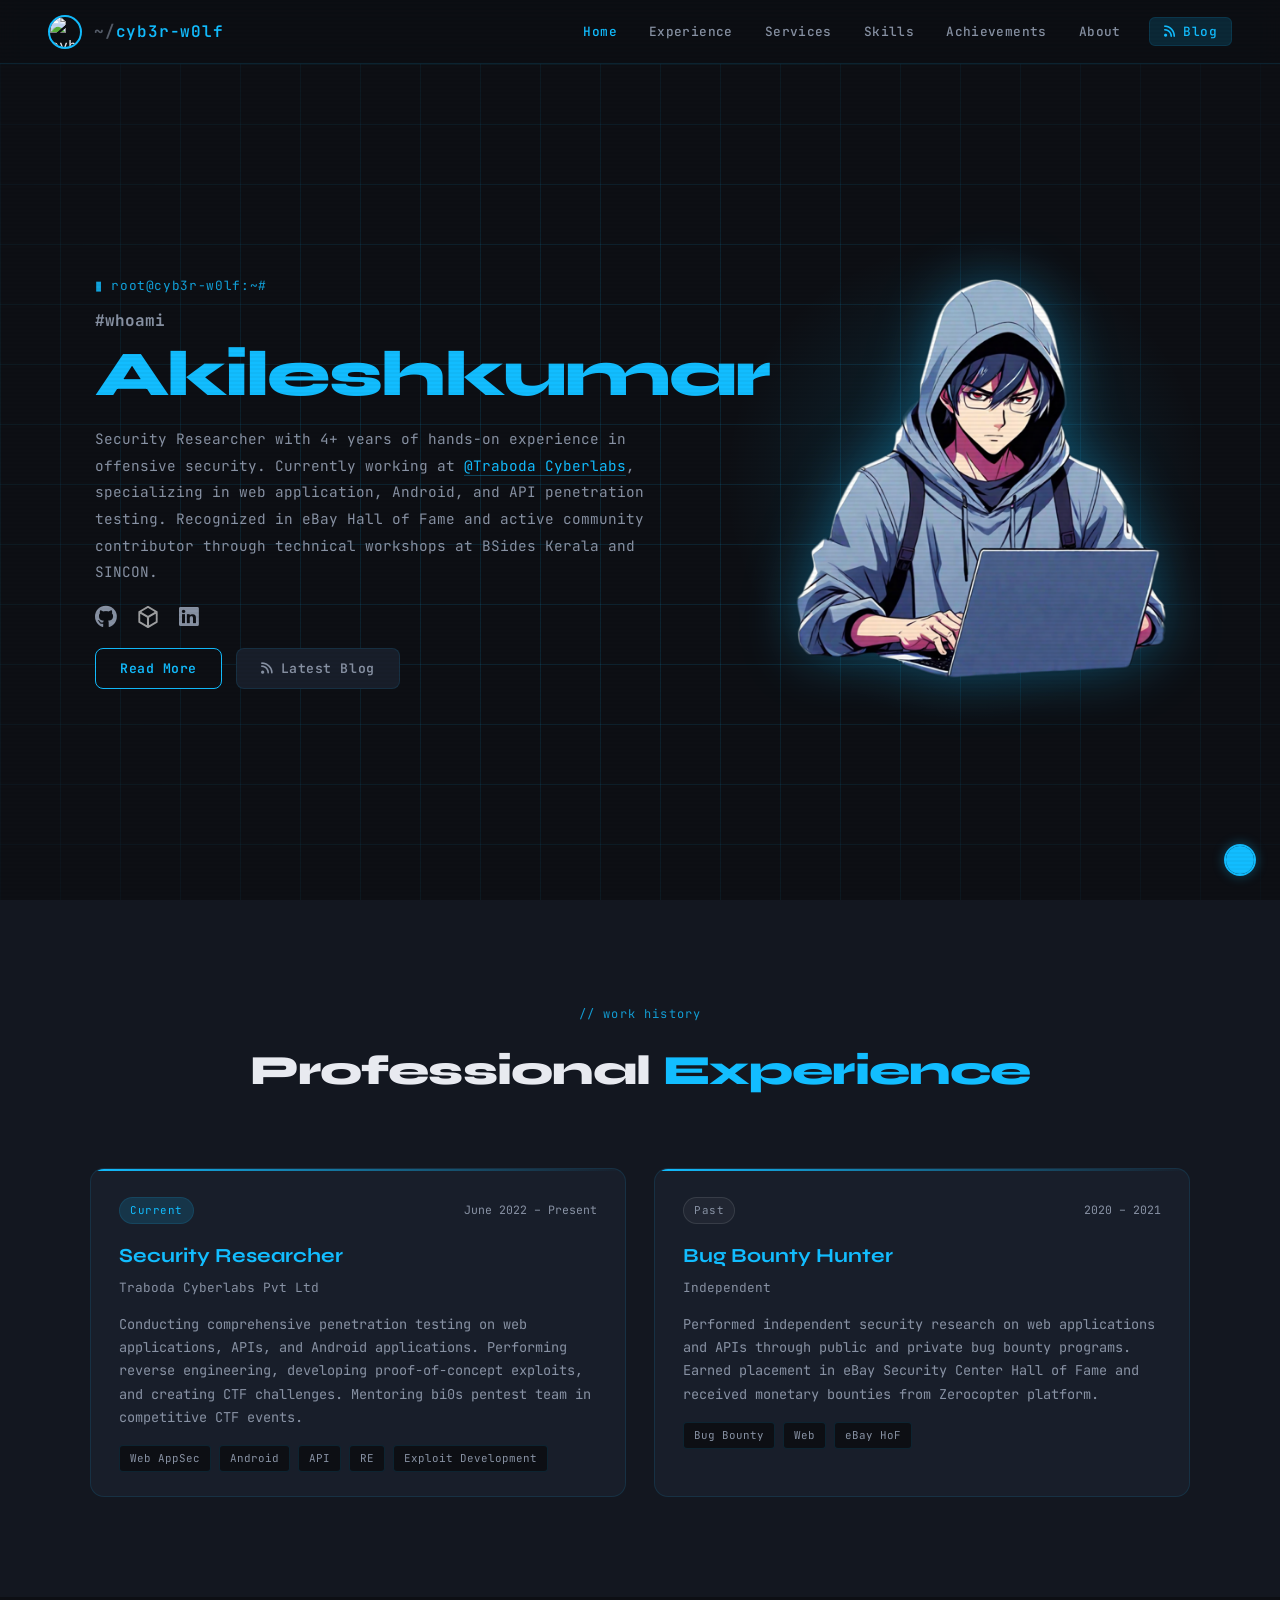
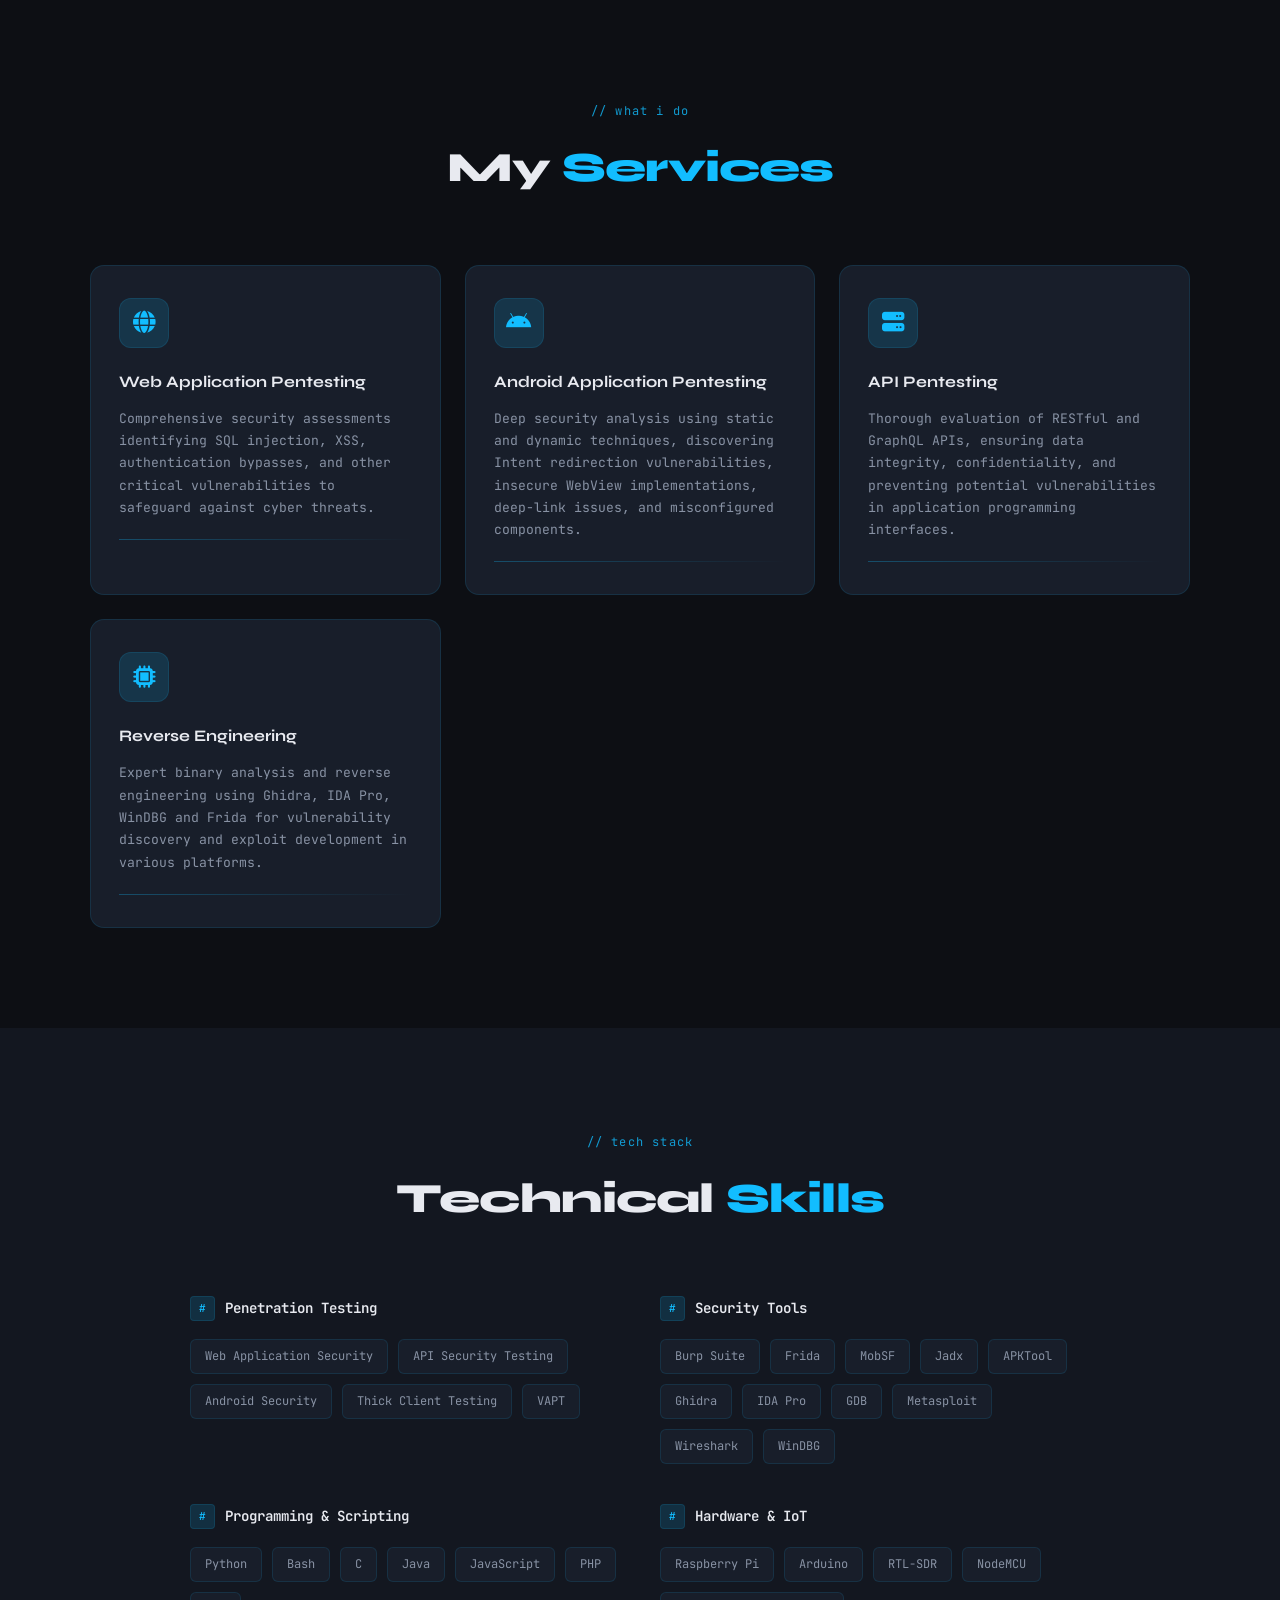
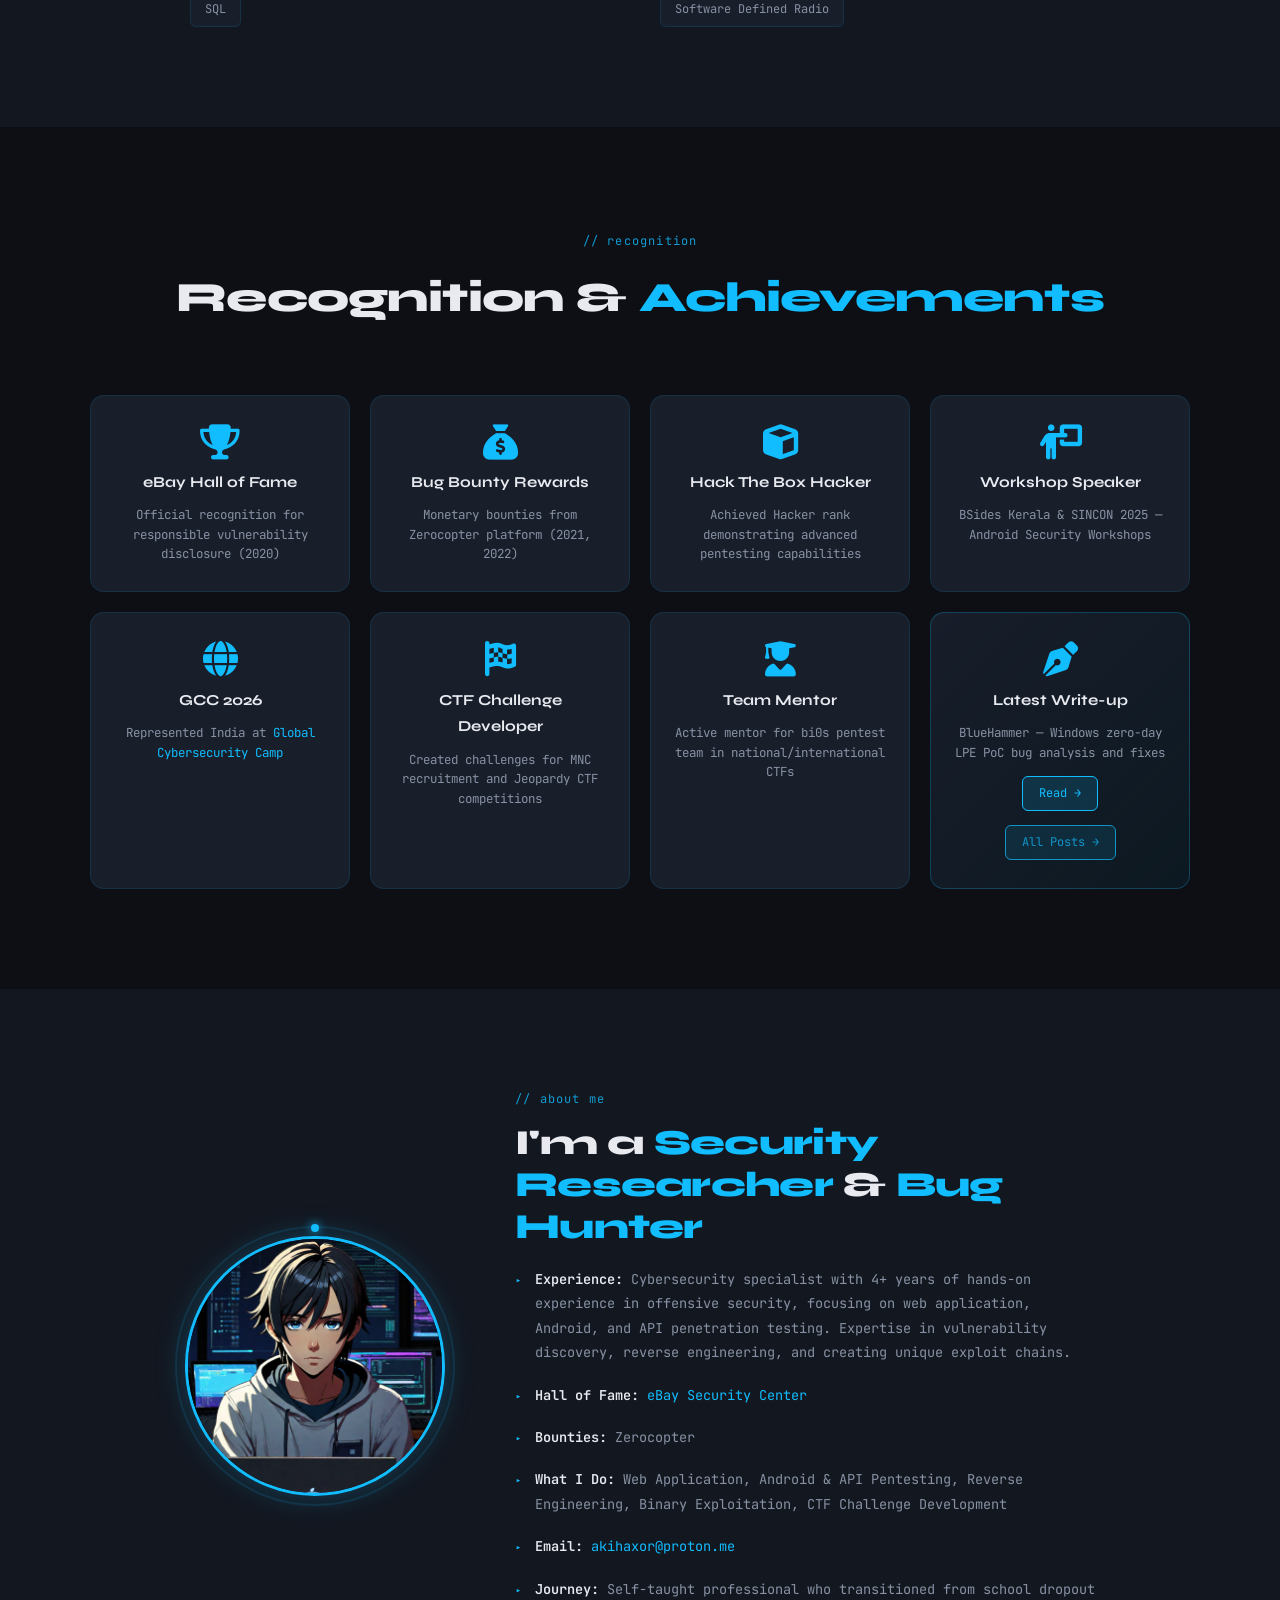
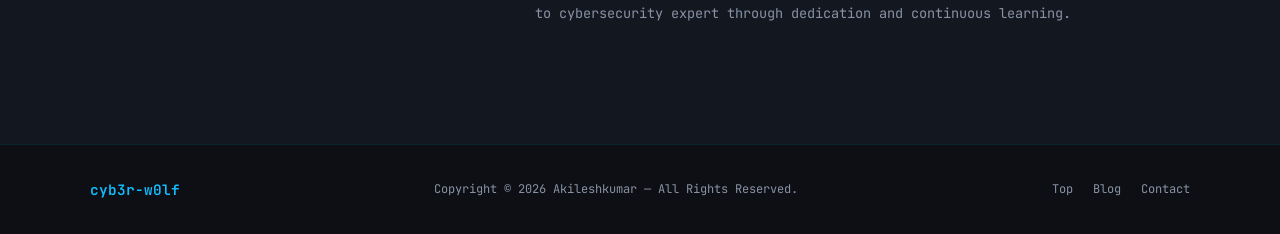
==== commit 52b94c1a: "fix fixed the nav bars" ====
--- a/index.html
+++ b/index.html
@@ -6,6 +6,10 @@
     <meta name="viewport" content="width=device-width, initial-scale=1.0">
     <title>Akileshkumar | Security Researcher</title>
     <meta name="description" content="Security Researcher with 4+ years in offensive security — web, Android, API pentesting, reverse engineering.">
+    <meta property="og:title" content="Akileshkumar | Security Researcher">
+    <meta property="og:description" content="Security Researcher with 4+ years in offensive security — web, Android, API pentesting, reverse engineering.">
+    <meta property="og:type" content="website">
+    <meta property="og:image" content="https://github.com/cyb3r-w0lf.png">
     <link rel="shortcut icon" href="./assets/img/front-face.png" type="image/x-icon">
     <link rel="stylesheet" href="./assets/css/style.css">
     <link rel="stylesheet" href="https://cdnjs.cloudflare.com/ajax/libs/font-awesome/6.4.2/css/all.min.css" crossorigin="anonymous" referrerpolicy="no-referrer" />
@@ -44,7 +48,7 @@
                 <li><a href="#skills"><span class="nav-num"></span> Skills</a></li>
                 <li><a href="#achievements"><span class="nav-num"></span> Achievements</a></li>
                 <li><a href="#about"><span class="nav-num"></span> About</a></li>
-                <li><a href="./blogs/dirty-stream-android-blog.html" class="nav-blog-link"><i class="fa-solid fa-rss"></i> Blog</a></li>
+                <li><a href="./blogs/index.html" class="nav-blog-link"><i class="fa-solid fa-rss"></i> Blog</a></li>
             </ul>
         </nav>
 
@@ -78,7 +82,7 @@
                 </div>
                 <div class="hero-btns">
                     <a href="#about"><button class="btn btn-primary">Read More</button></a>
-                    <a href="./blogs/dirty-stream-android-blog.html"><button class="btn btn-secondary"><i class="fa-solid fa-rss"></i> Latest Blog</button></a>
+                    <a href="./blogs/bluehammer-writeup.html"><button class="btn btn-secondary"><i class="fa-solid fa-rss"></i> Latest Blog</button></a>
                 </div>
             </div>
 
@@ -263,8 +267,9 @@
                 <div class="achievement-card blog-teaser-card">
                     <i class="fa-solid fa-pen-nib"></i>
                     <h4>Latest Write-up</h4>
-                    <p>Dirty Stream — CVE-2024-35205 Android ContentProvider exploit deep dive</p>
-                    <a href="./blogs/dirty-stream-android-blog.html" class="read-blog-btn">Read →</a>
+                    <p>BlueHammer — Windows zero-day LPE PoC bug analysis and fixes</p>
+                    <a href="./blogs/bluehammer-writeup.html" class="read-blog-btn">Read →</a>
+                    <a href="./blogs/index.html" class="read-blog-btn" style="margin-top:4px;opacity:.75;">All Posts →</a>
                 </div>
             </div>
         </section>
@@ -310,7 +315,7 @@
             <p>Copyright &copy; 2026 Akileshkumar — All Rights Reserved.</p>
             <div class="footer-links">
                 <a href="#home">Top</a>
-                <a href="./blogs/dirty-stream-android-blog.html">Blog</a>
+                <a href="./blogs/index.html">Blog</a>
                 <a href="mailto:akihaxor@proton.me">Contact</a>
             </div>
         </div>
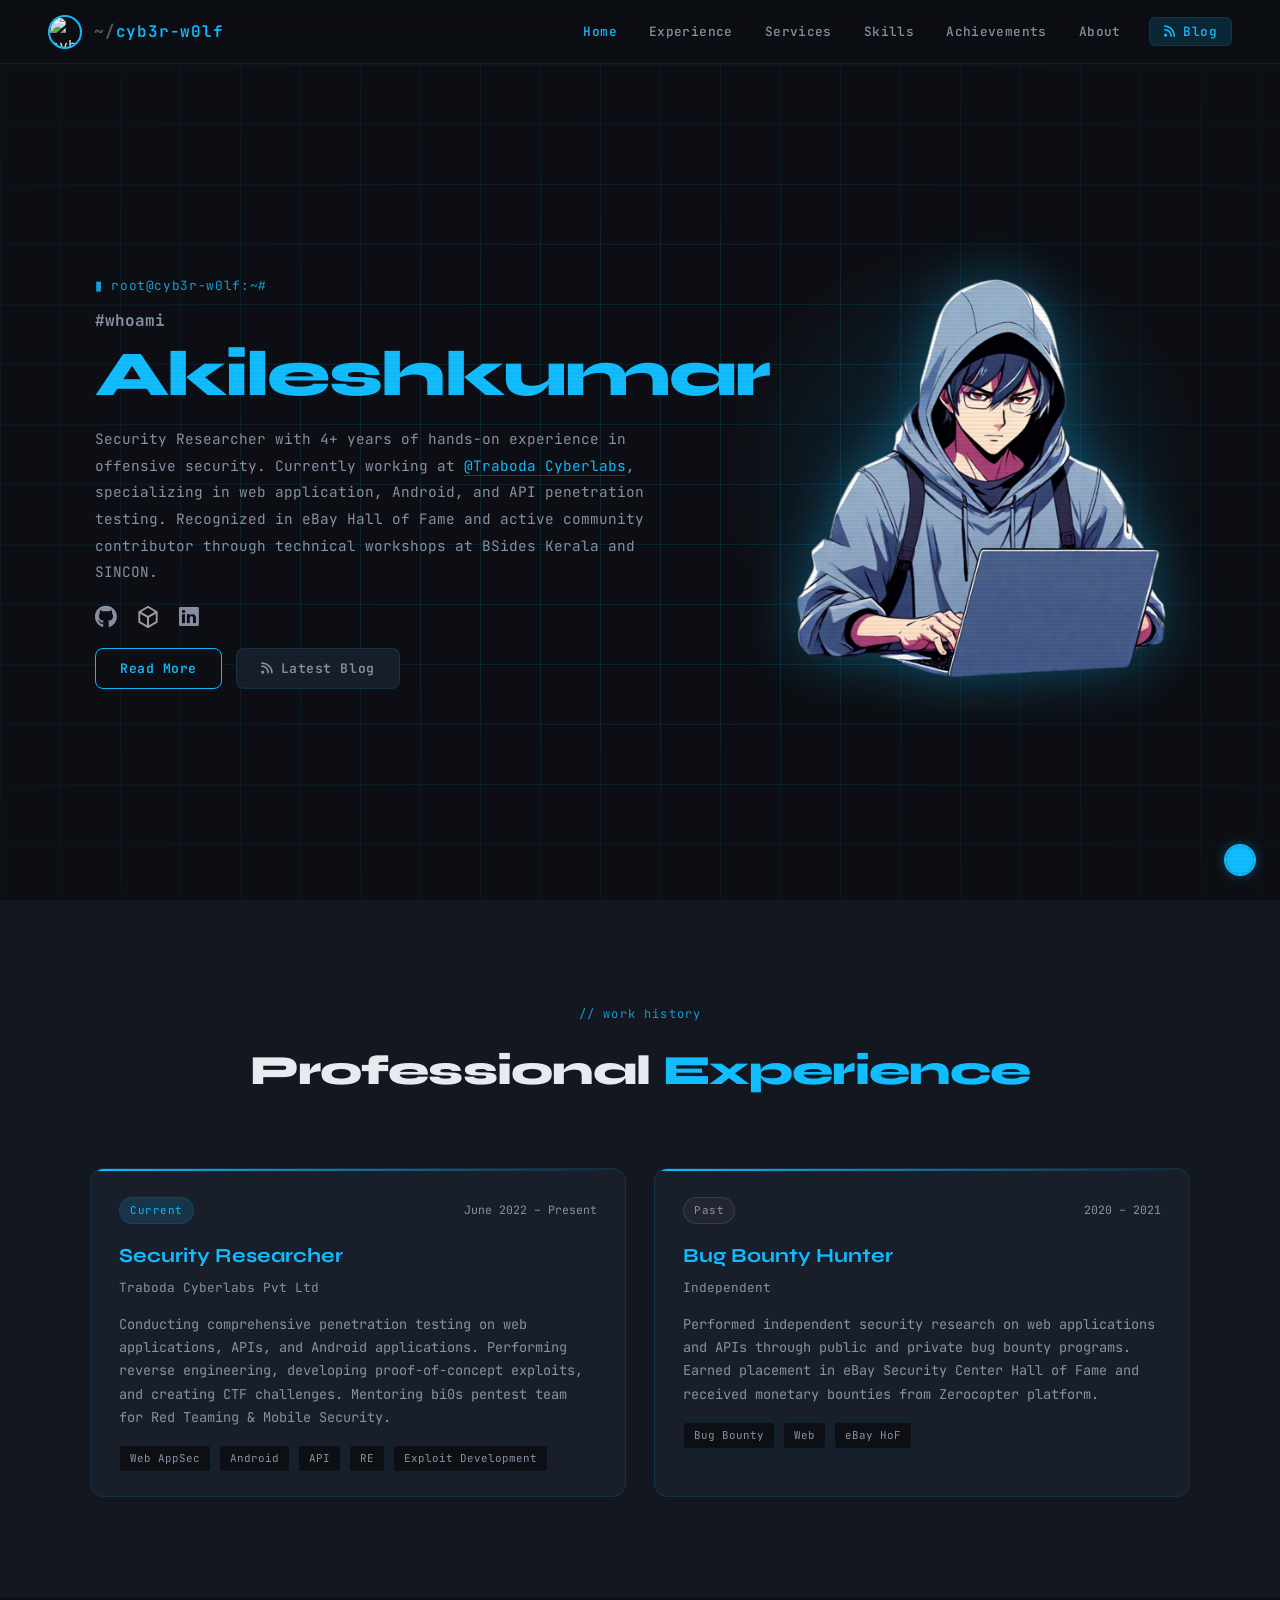
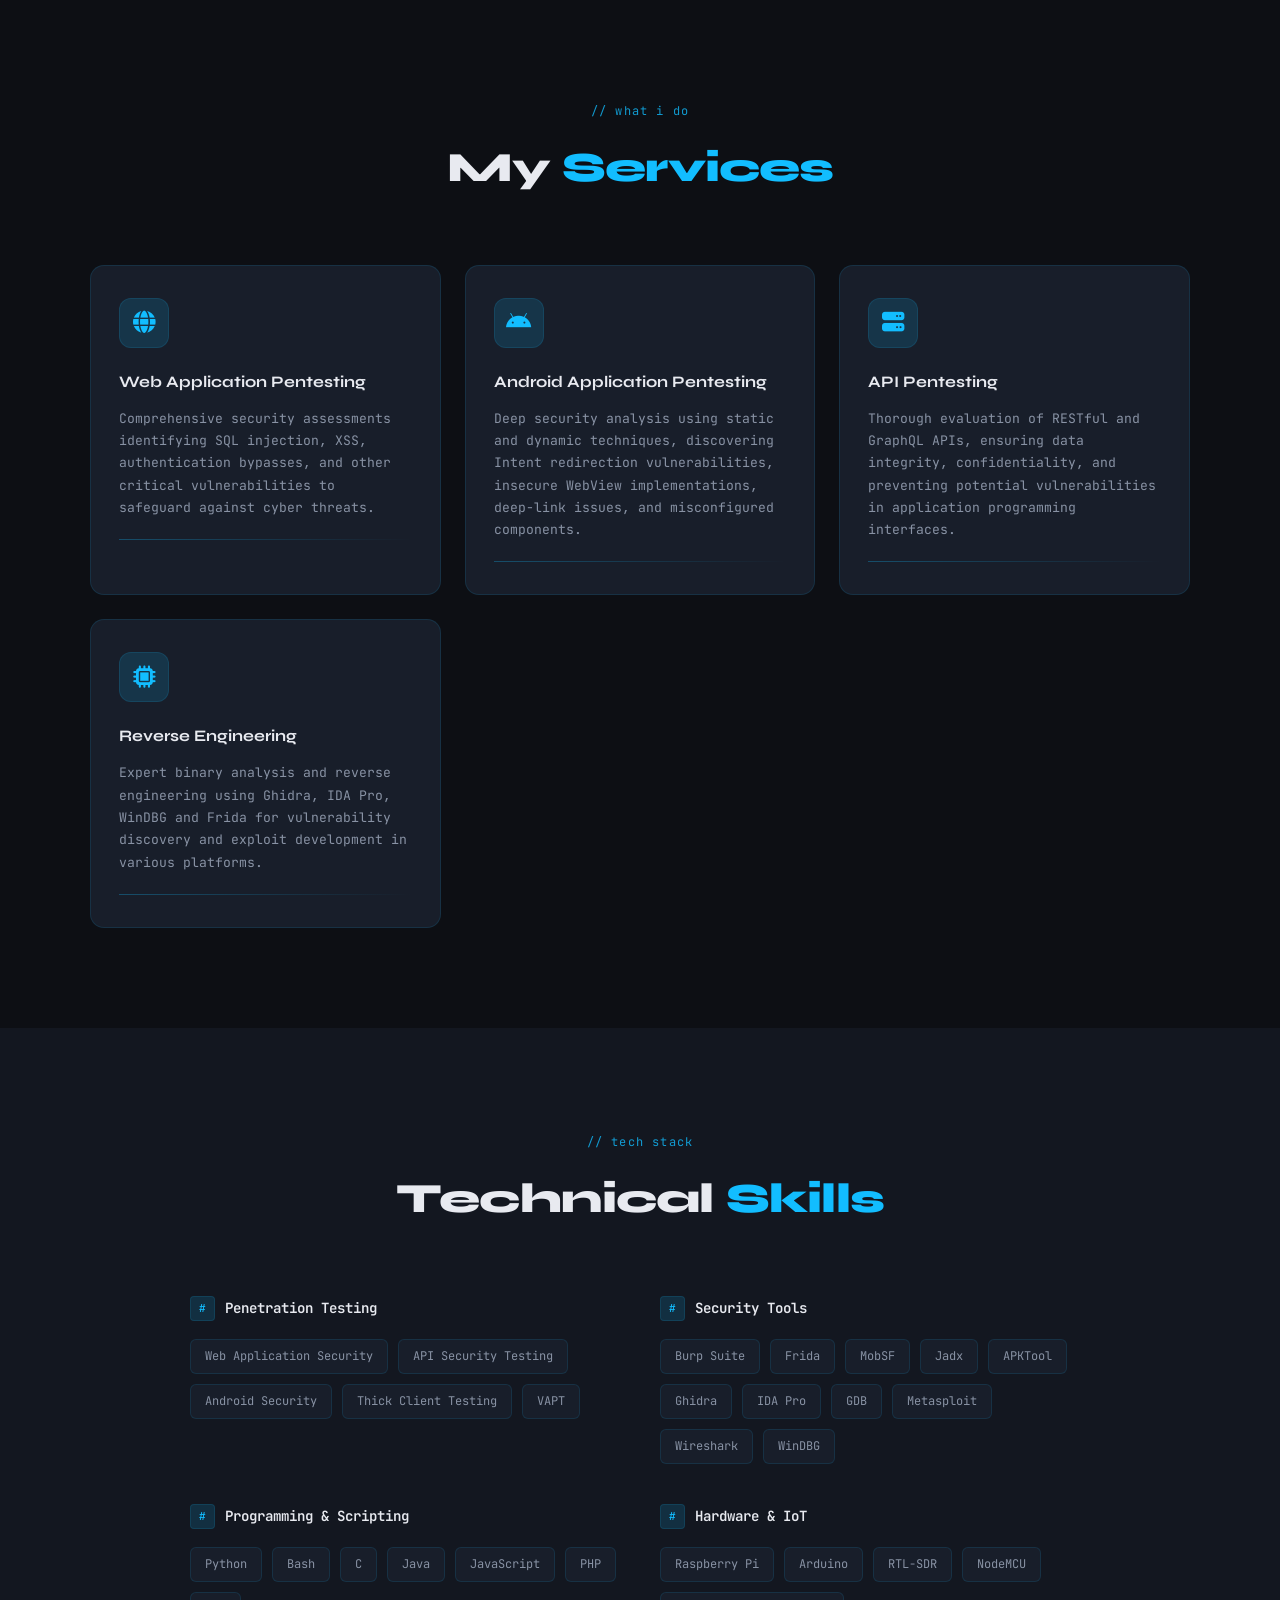
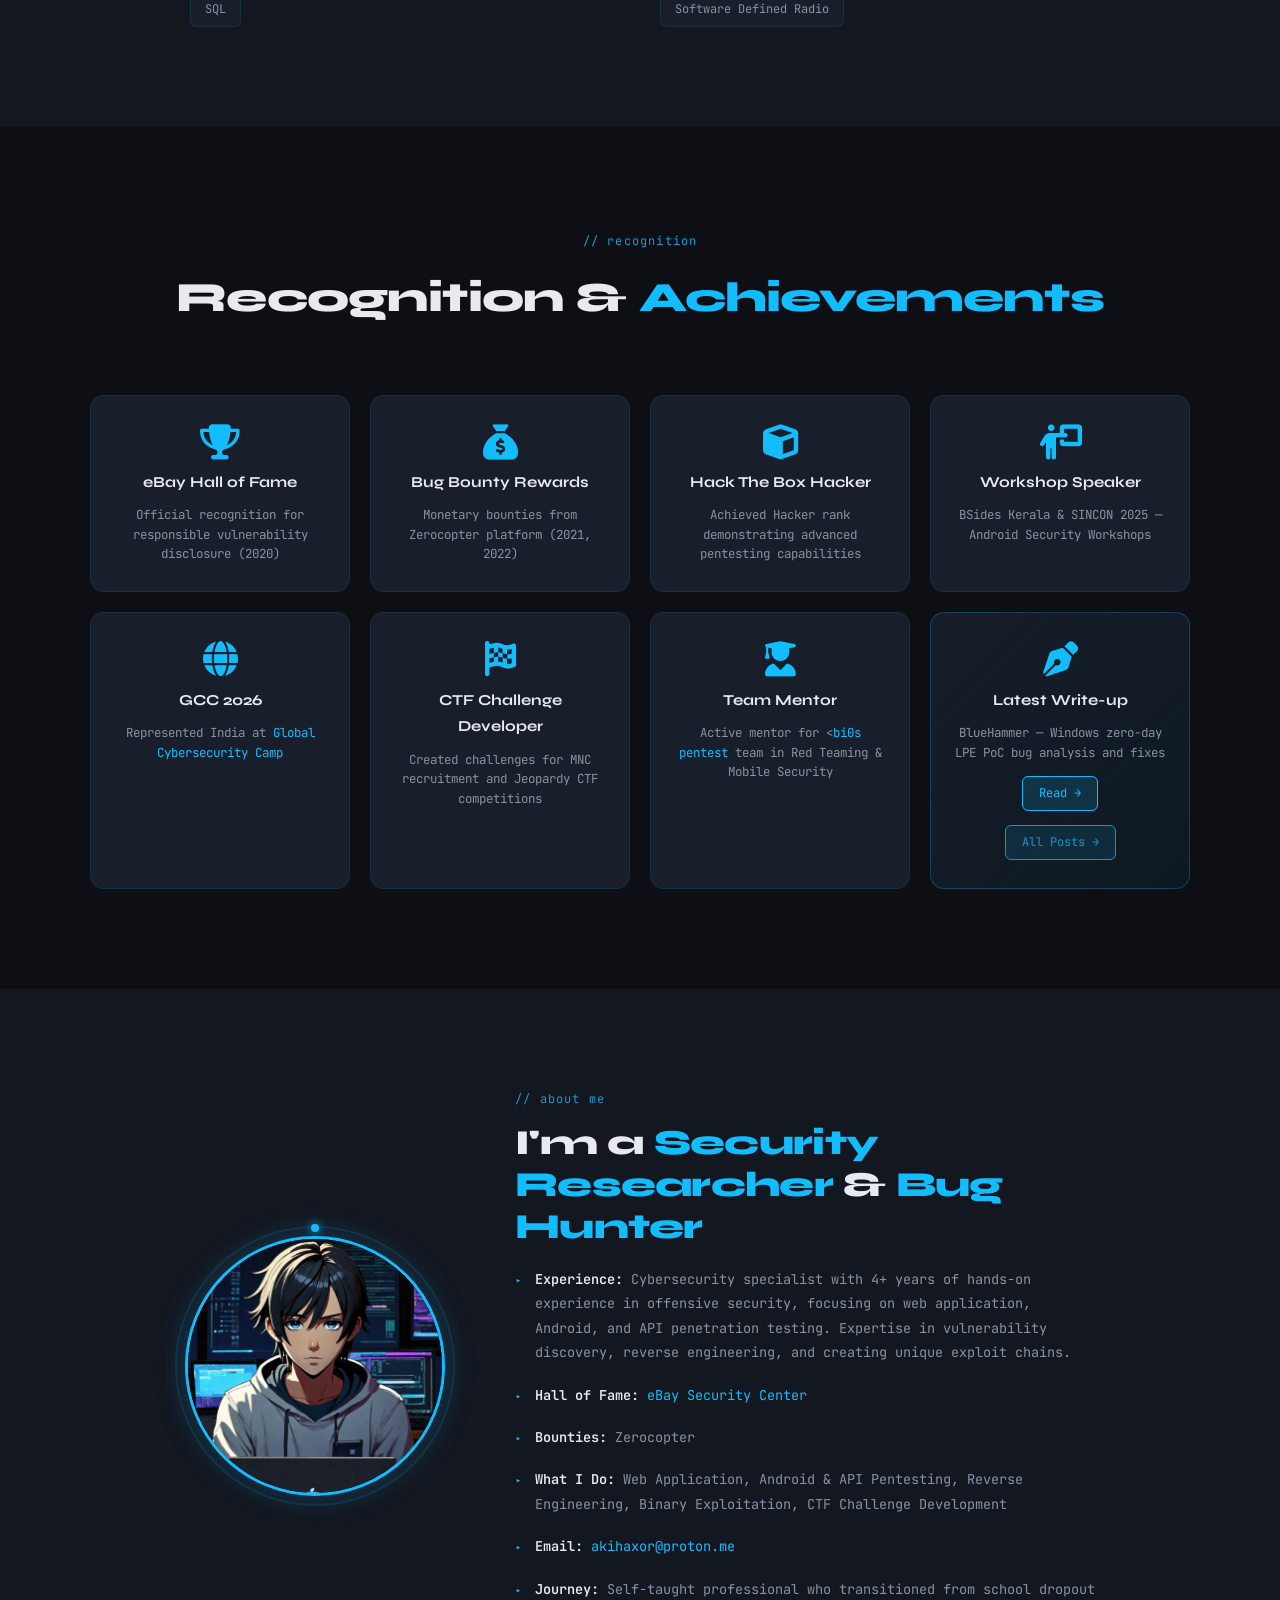
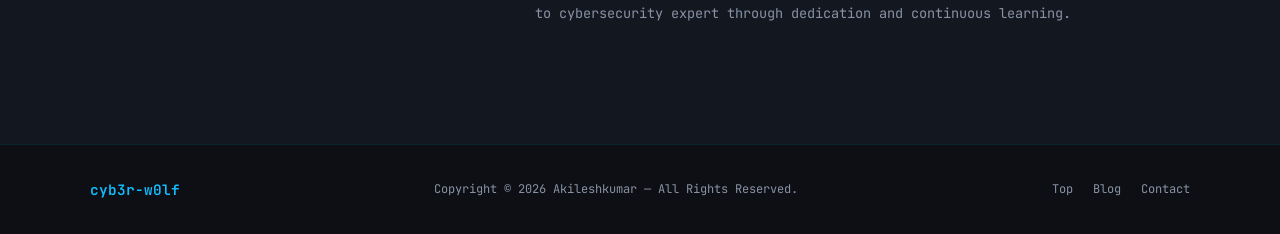
==== commit c58fd450: "nothing" ====
--- a/index.html
+++ b/index.html
@@ -108,7 +108,7 @@
                     </div>
                     <h3>Security Researcher</h3>
                     <p class="period">Traboda Cyberlabs Pvt Ltd</p>
-                    <p>Conducting comprehensive penetration testing on web applications, APIs, and Android applications. Performing reverse engineering, developing proof-of-concept exploits, and creating CTF challenges. Mentoring bi0s pentest team in competitive CTF events.</p>
+                    <p>Conducting comprehensive penetration testing on web applications, APIs, and Android applications. Performing reverse engineering, developing proof-of-concept exploits, and creating CTF challenges. Mentoring bi0s pentest team for Red Teaming & Mobile Security.</p>
                     <div class="exp-tags">
                         <span>Web AppSec</span><span>Android</span><span>API</span><span>RE</span><span>Exploit Development</span>
                     </div>
@@ -261,7 +261,7 @@
                 <div class="achievement-card">
                     <i class="fa-solid fa-user-graduate"></i>
                     <h4>Team Mentor</h4>
-                    <p>Active mentor for bi0s pentest team in national/international CTFs</p>
+                    <p>Active mentor for <<a href="https://pentest.bi0s.in" target="_blank" rel="noopener" class="card-link">bi0s pentest</a> team in Red Teaming & Mobile Security</p>
                 </div>
                 <!-- Blog teaser card -->
                 <div class="achievement-card blog-teaser-card">
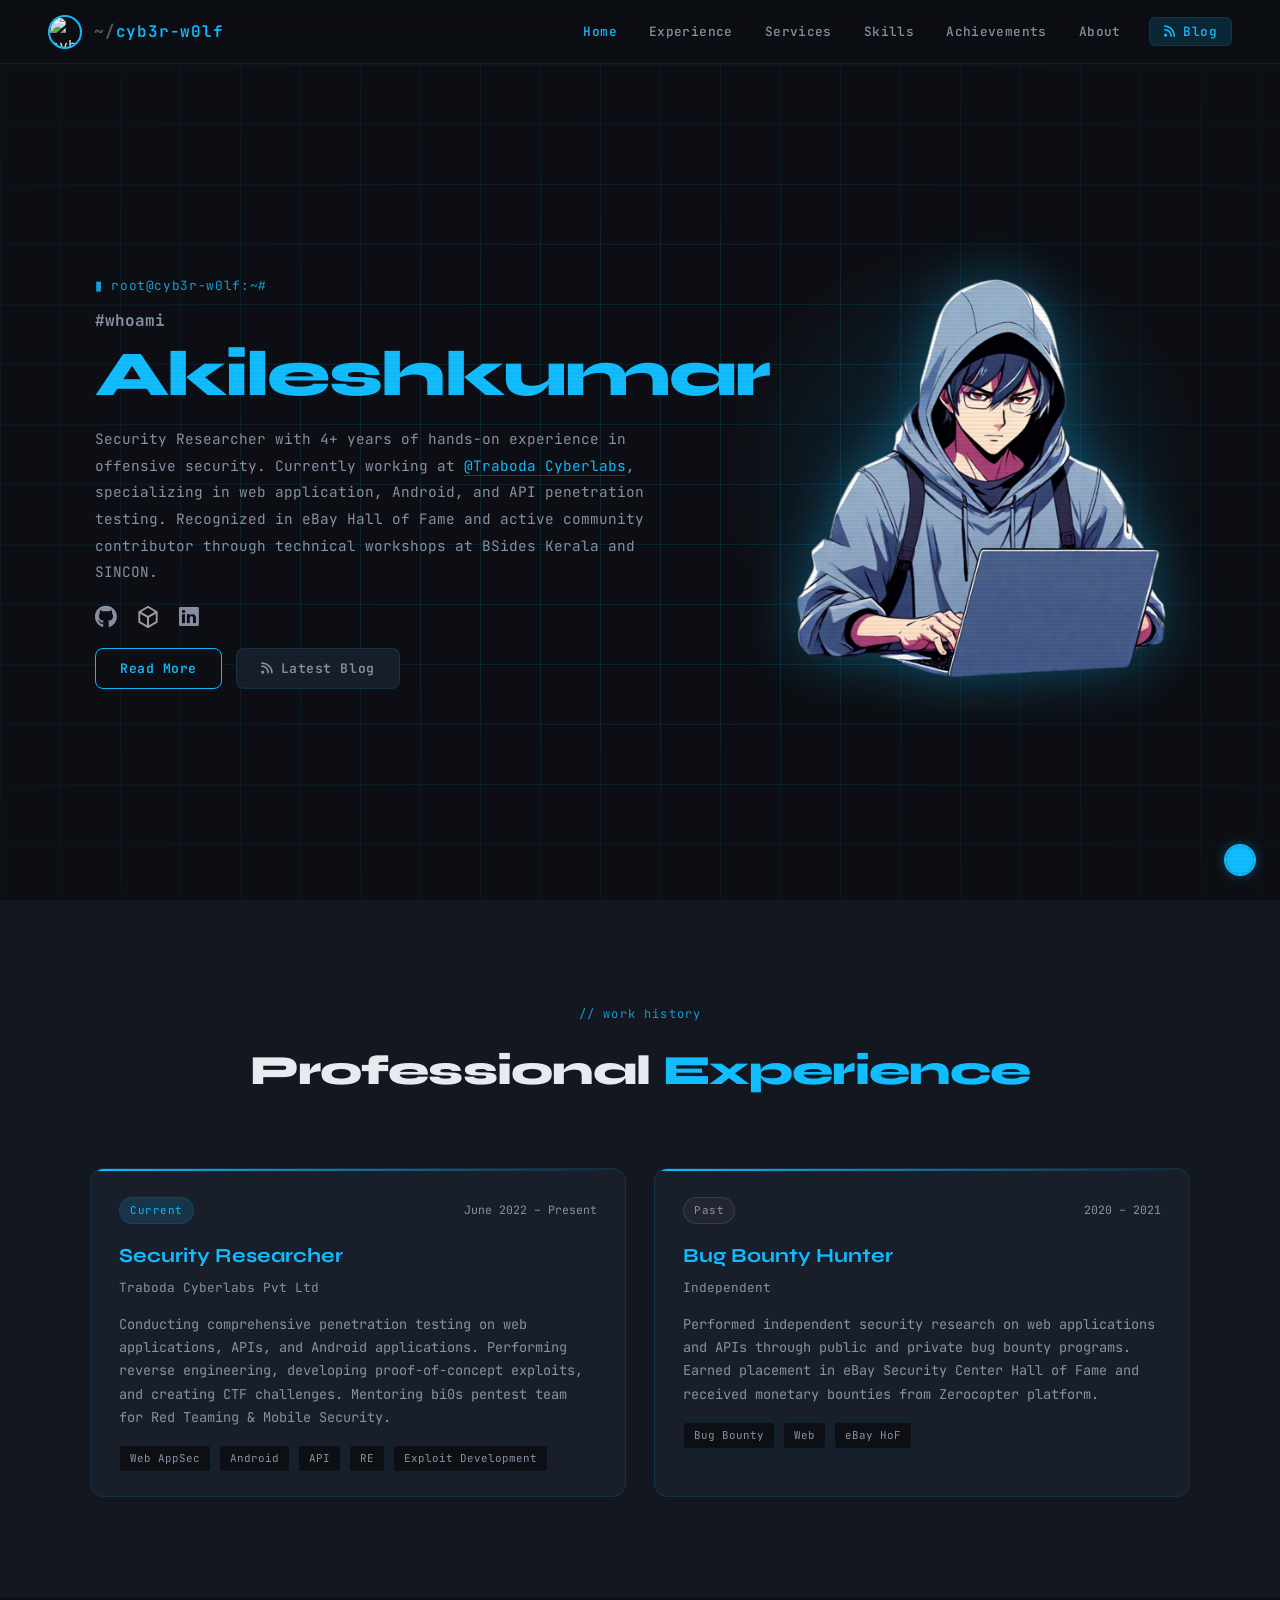
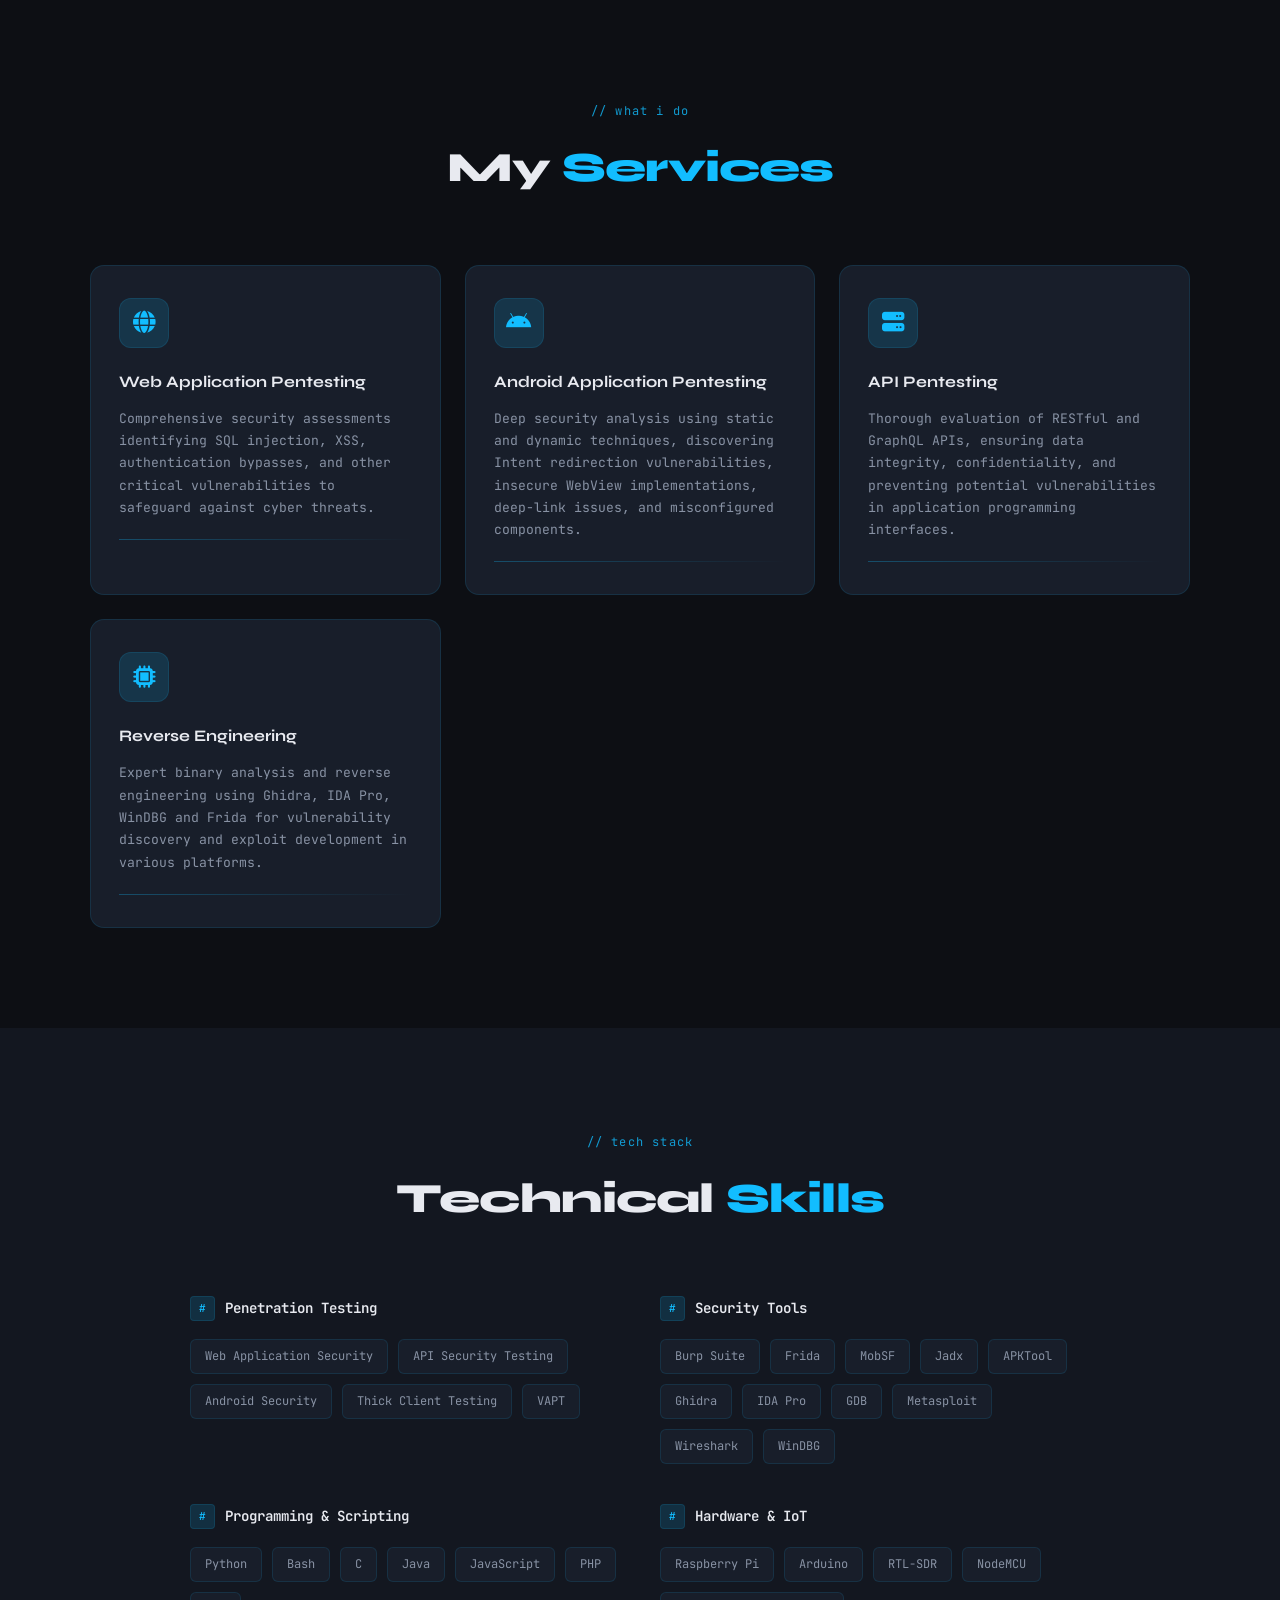
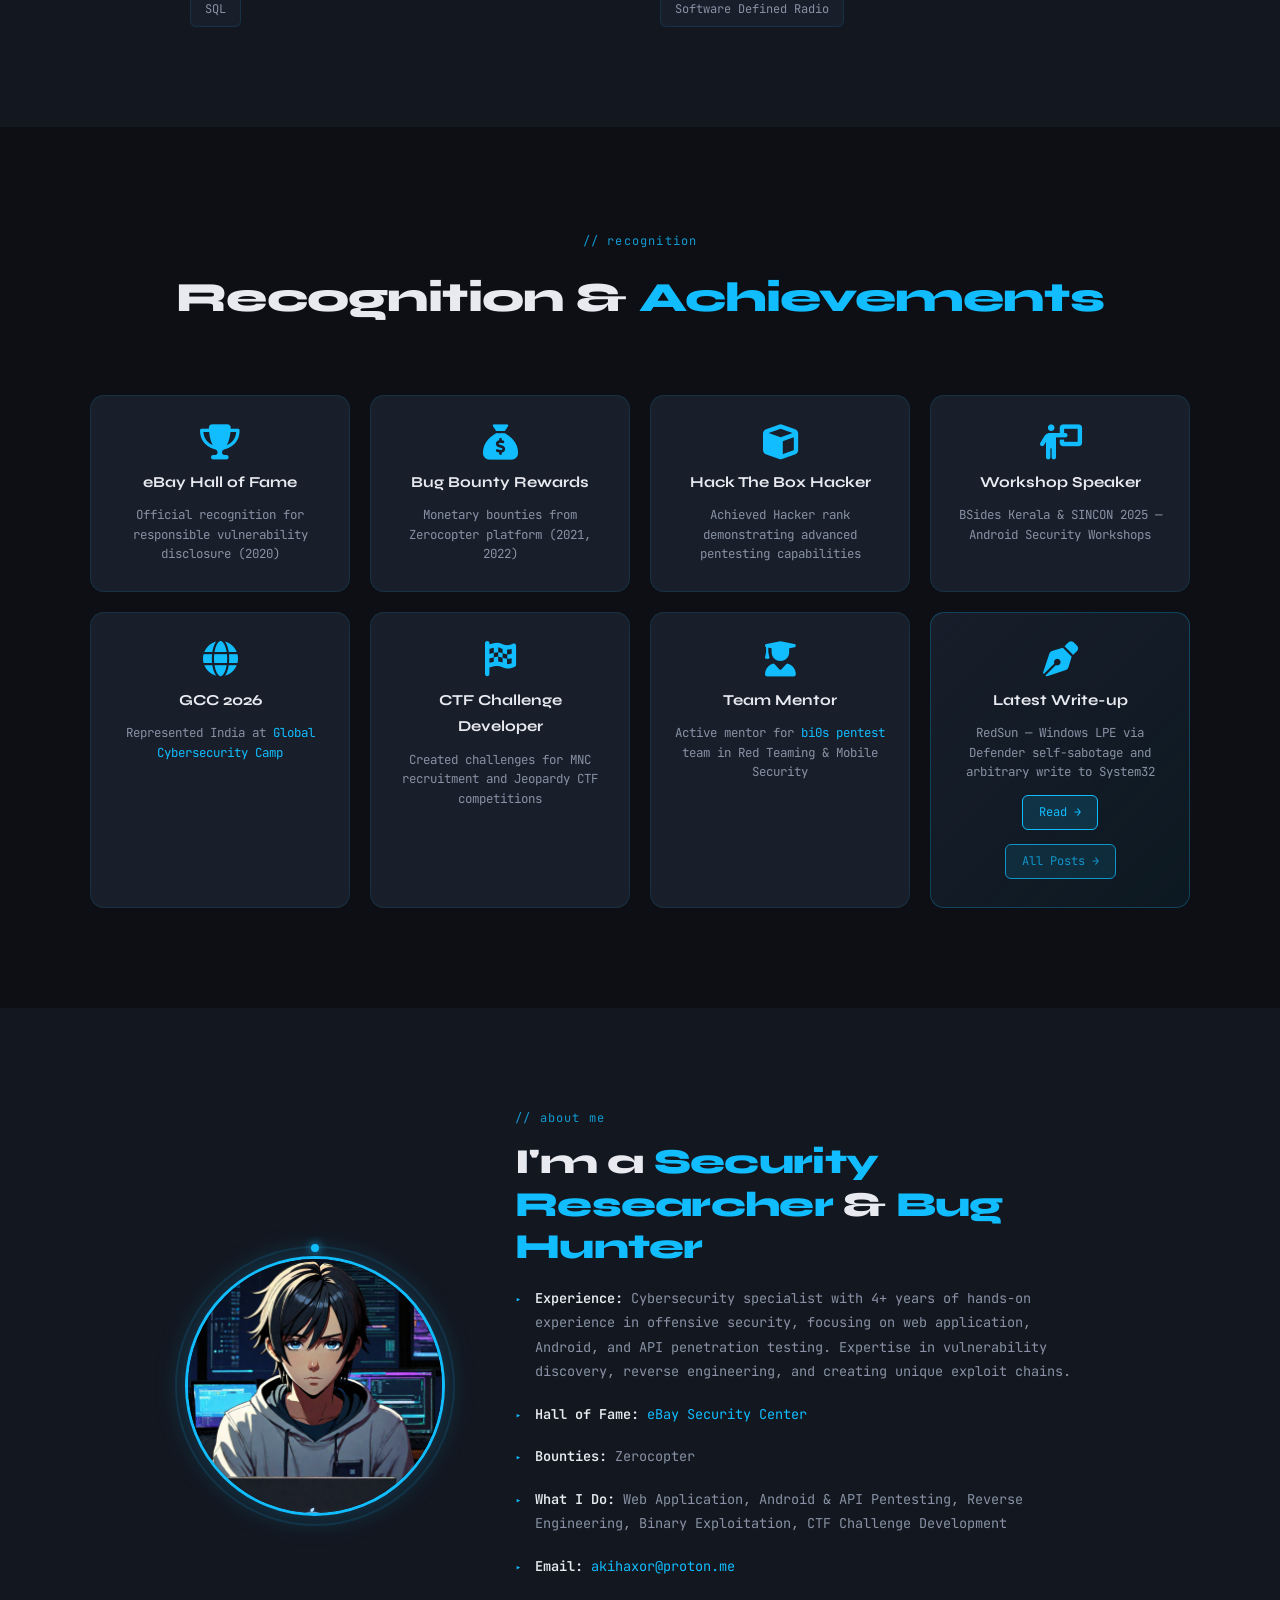
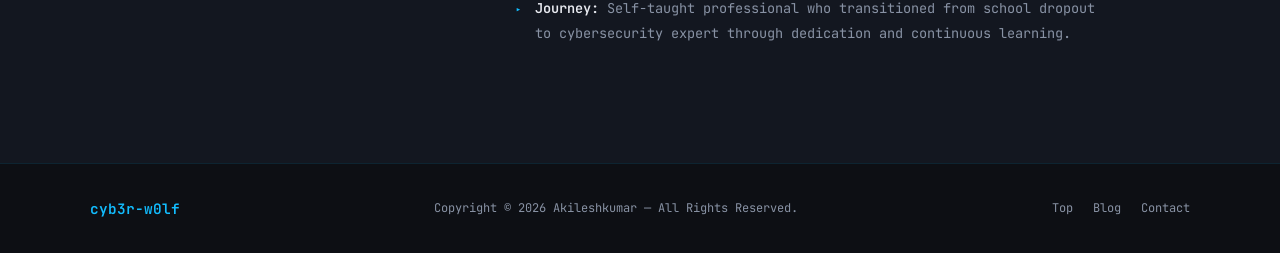
==== commit 0a2580e3: "added new blog added a blog on new zero exploit on windows by Nightmare-Eclipse" ====
--- a/index.html
+++ b/index.html
@@ -82,7 +82,7 @@
                 </div>
                 <div class="hero-btns">
                     <a href="#about"><button class="btn btn-primary">Read More</button></a>
-                    <a href="./blogs/bluehammer-writeup.html"><button class="btn btn-secondary"><i class="fa-solid fa-rss"></i> Latest Blog</button></a>
+                    <a href="./blogs/redsun-writeup.html"><button class="btn btn-secondary"><i class="fa-solid fa-rss"></i> Latest Blog</button></a>
                 </div>
             </div>
 
@@ -261,14 +261,14 @@
                 <div class="achievement-card">
                     <i class="fa-solid fa-user-graduate"></i>
                     <h4>Team Mentor</h4>
-                    <p>Active mentor for <<a href="https://pentest.bi0s.in" target="_blank" rel="noopener" class="card-link">bi0s pentest</a> team in Red Teaming & Mobile Security</p>
+                    <p>Active mentor for <a href="https://pentest.bi0s.in" target="_blank" rel="noopener" class="card-link">bi0s pentest</a> team in Red Teaming & Mobile Security</p>
                 </div>
                 <!-- Blog teaser card -->
                 <div class="achievement-card blog-teaser-card">
                     <i class="fa-solid fa-pen-nib"></i>
                     <h4>Latest Write-up</h4>
-                    <p>BlueHammer — Windows zero-day LPE PoC bug analysis and fixes</p>
-                    <a href="./blogs/bluehammer-writeup.html" class="read-blog-btn">Read →</a>
+                    <p>RedSun — Windows LPE via Defender self-sabotage and arbitrary write to System32</p>
+                    <a href="./blogs/redsun-writeup.html" class="read-blog-btn">Read →</a>
                     <a href="./blogs/index.html" class="read-blog-btn" style="margin-top:4px;opacity:.75;">All Posts →</a>
                 </div>
             </div>
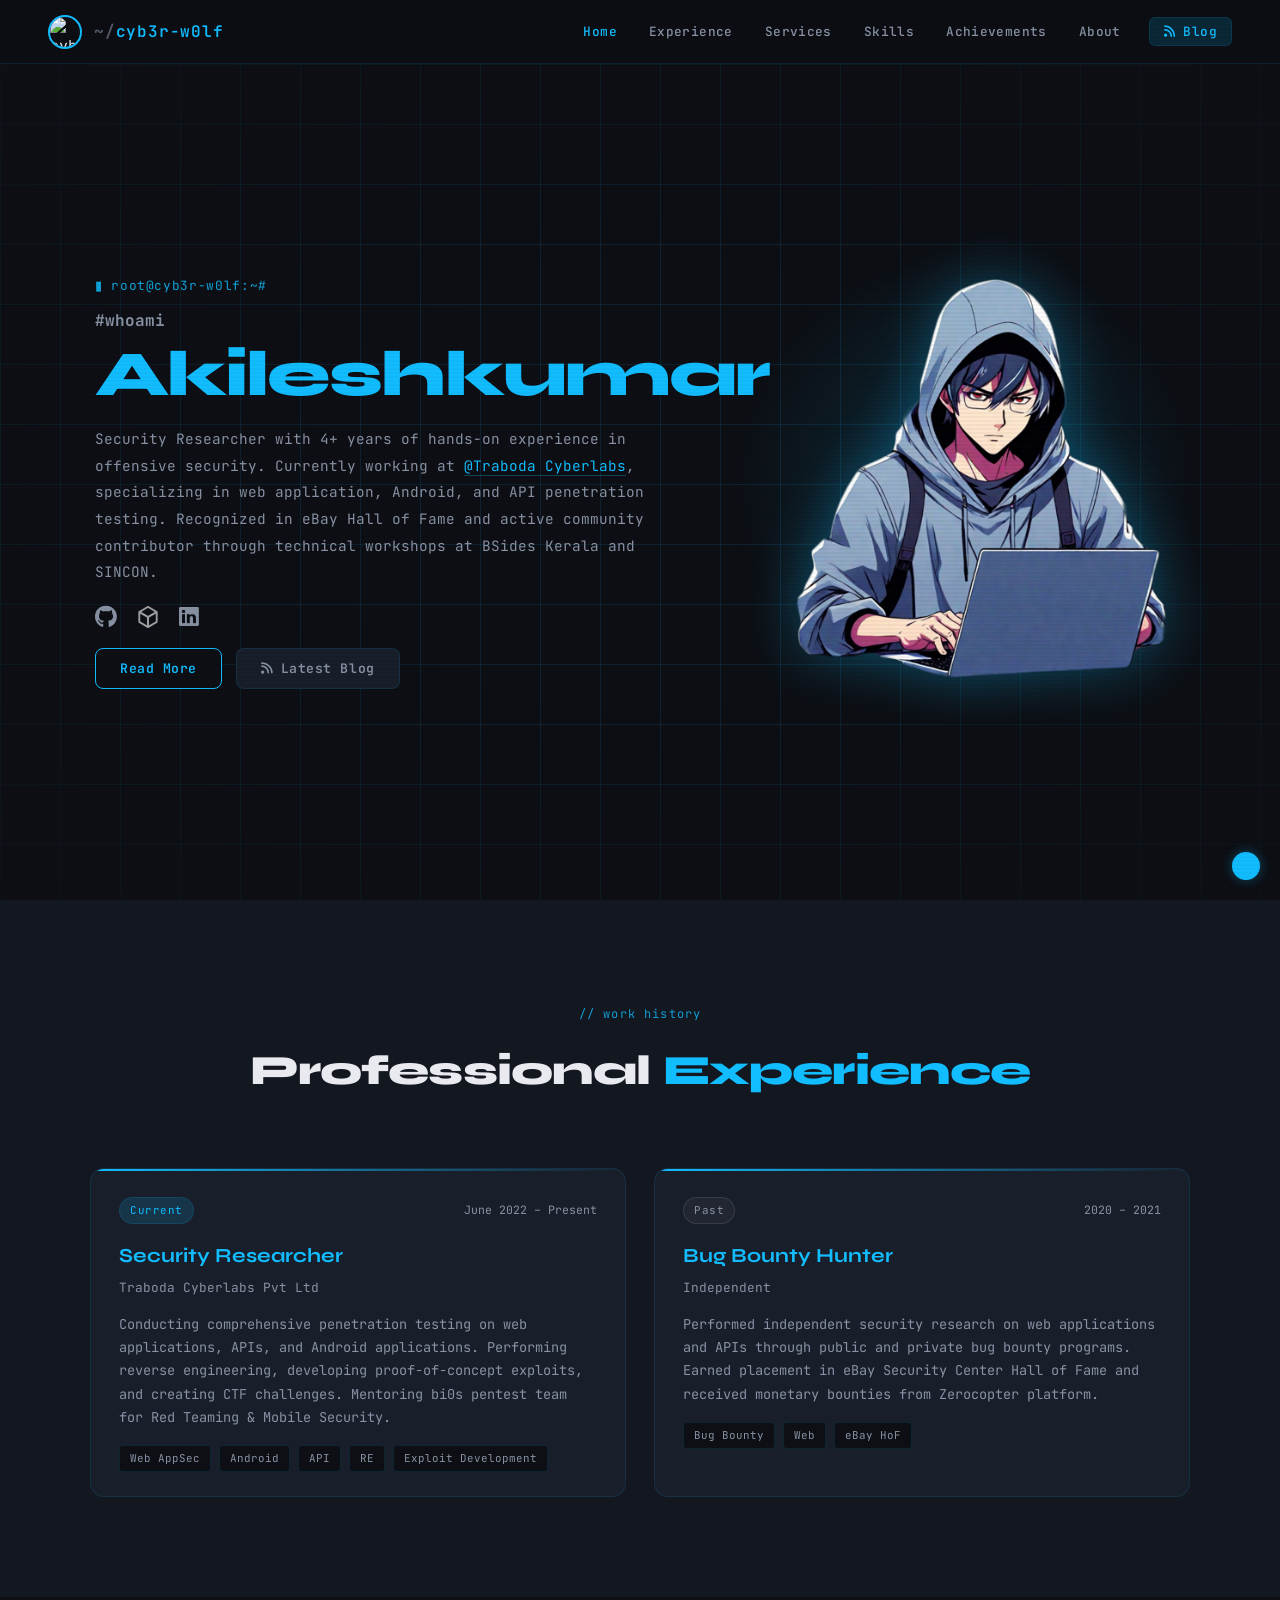
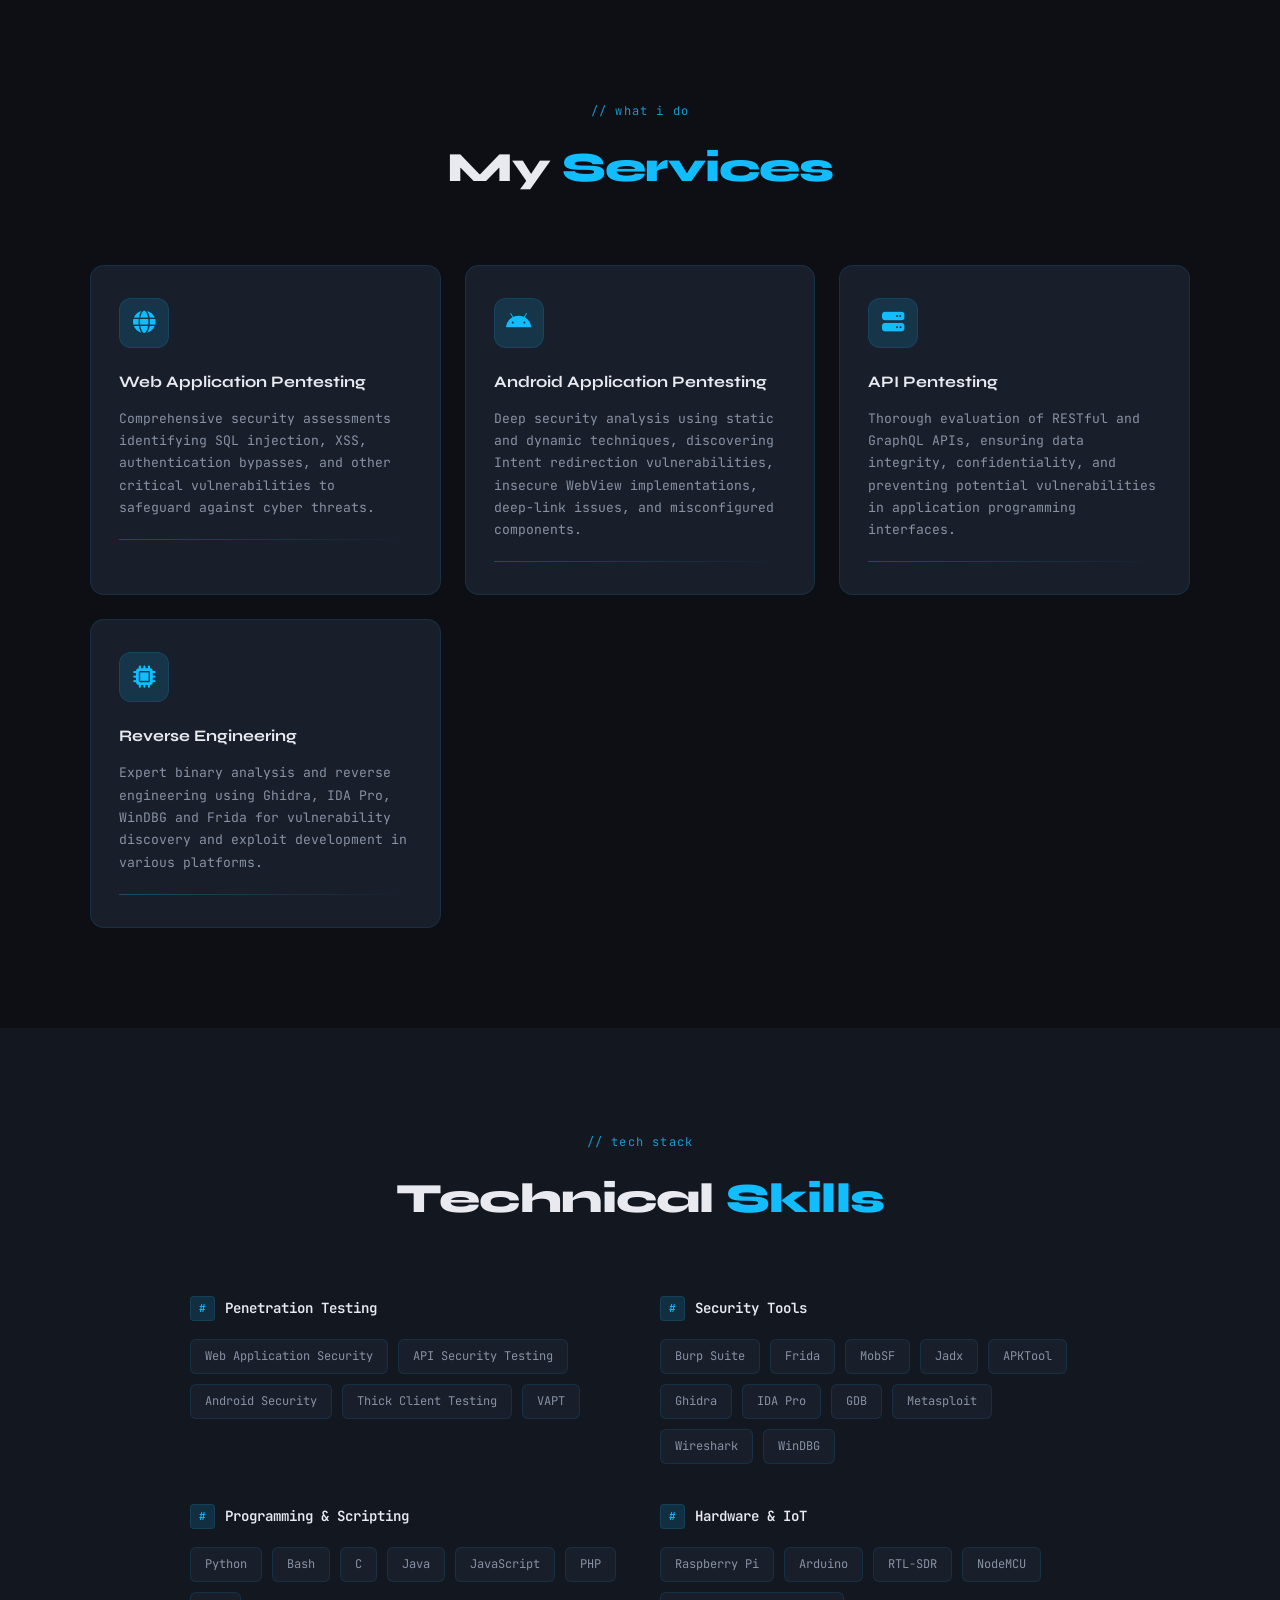
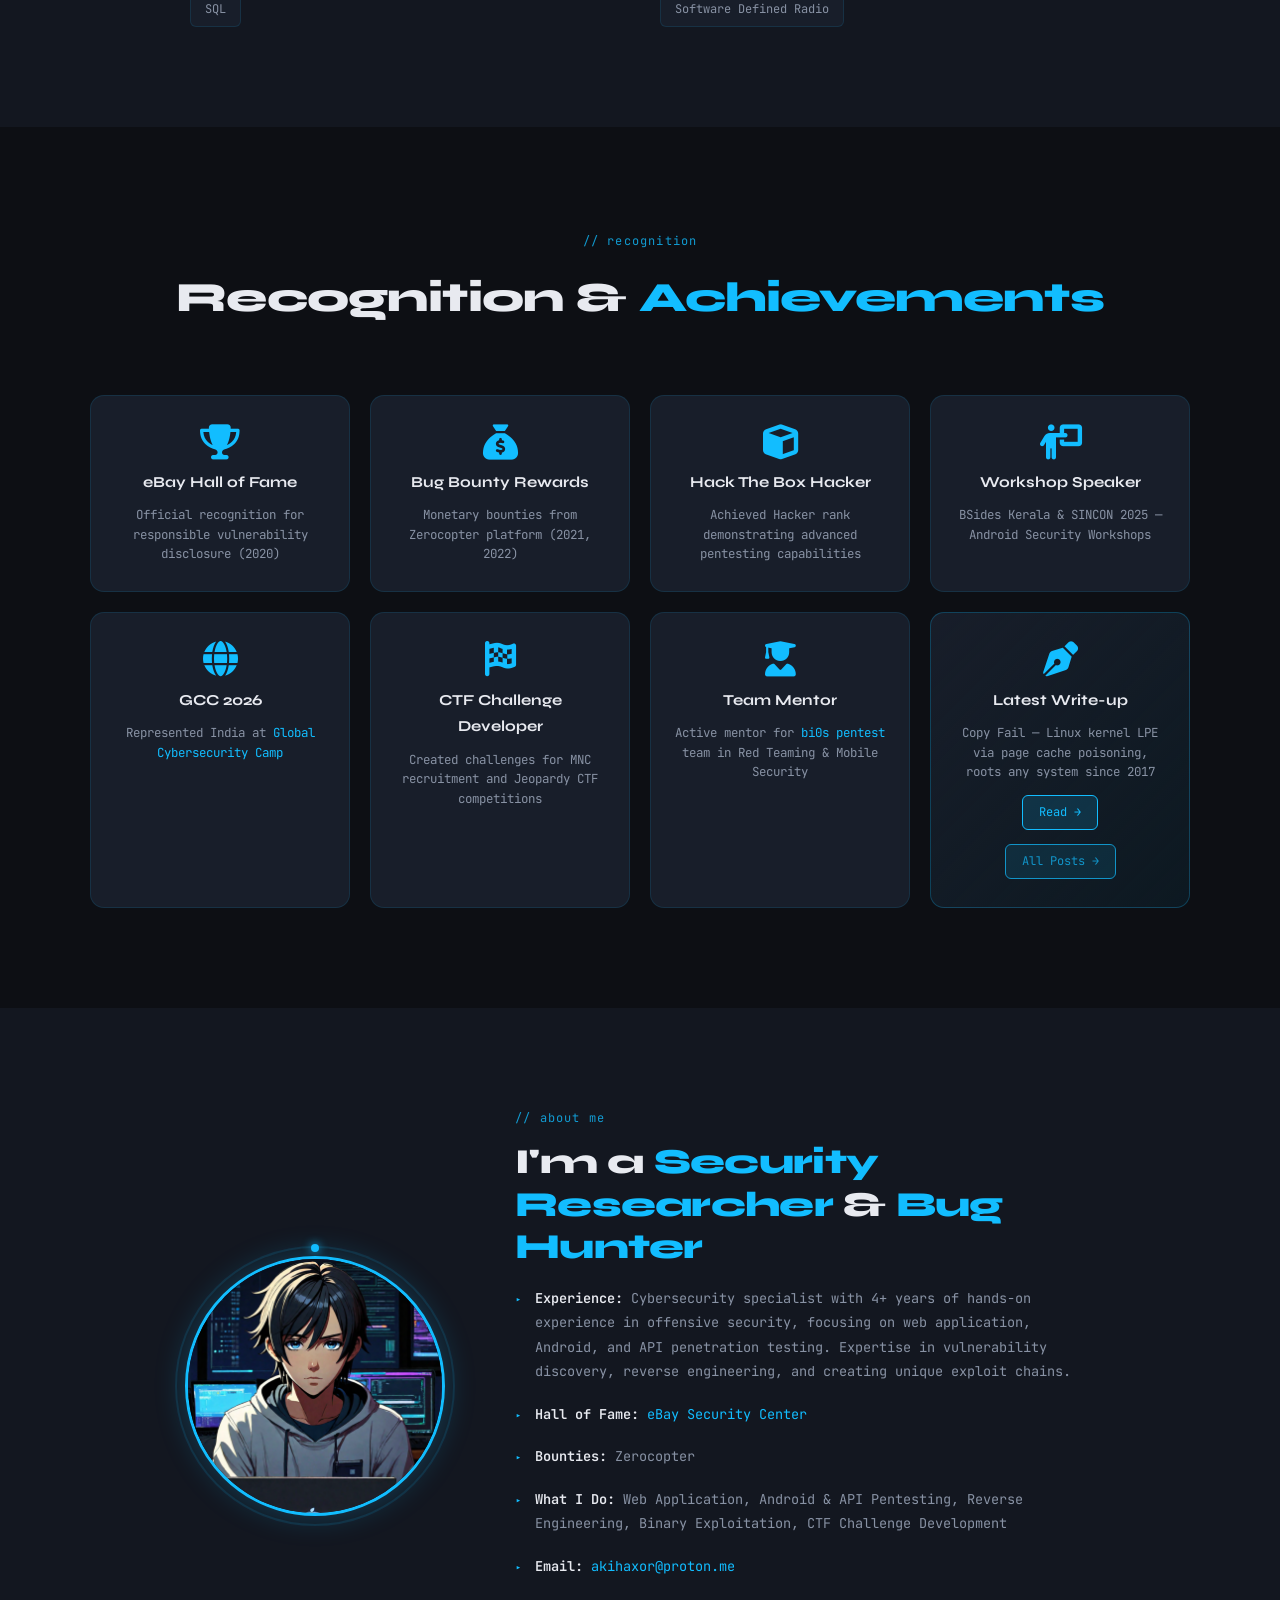
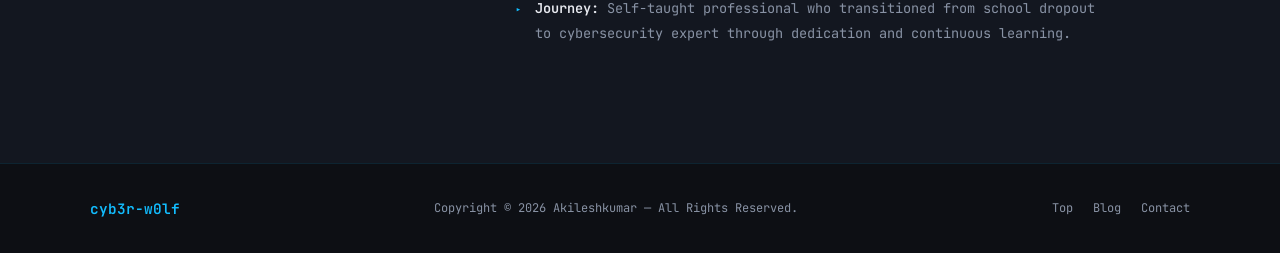
==== commit ffb52662: "fix for mobile view" ====
--- a/index.html
+++ b/index.html
@@ -3,7 +3,7 @@
 
 <head>
     <meta charset="UTF-8">
-    <meta name="viewport" content="width=device-width, initial-scale=1.0">
+    <meta name="viewport" content="width=device-width, initial-scale=1.0, minimum-scale=1.0">
     <title>Akileshkumar | Security Researcher</title>
     <meta name="description" content="Security Researcher with 4+ years in offensive security — web, Android, API pentesting, reverse engineering.">
     <meta property="og:title" content="Akileshkumar | Security Researcher">
@@ -22,9 +22,8 @@
     <div class="scanlines" aria-hidden="true"></div>
 
     <!-- theme picker -->
-    <div class="theme-picker" title="Pick accent color">
-        <input type="color" id="theme" title="select color theme" value="#12bdff">
-    </div>
+    <button class="theme-btn" id="theme-btn" aria-label="Pick accent color" title="Pick accent color"></button>
+    <input type="color" id="theme" value="#12bdff" aria-hidden="true" tabindex="-1">
 
     <!-- header -->
     <header id="main-header">
@@ -82,7 +81,7 @@
                 </div>
                 <div class="hero-btns">
                     <a href="#about"><button class="btn btn-primary">Read More</button></a>
-                    <a href="./blogs/redsun-writeup.html"><button class="btn btn-secondary"><i class="fa-solid fa-rss"></i> Latest Blog</button></a>
+                    <a href="./blogs/copy-fail.html"><button class="btn btn-secondary"><i class="fa-solid fa-rss"></i> Latest Blog</button></a>
                 </div>
             </div>
 
@@ -267,8 +266,8 @@
                 <div class="achievement-card blog-teaser-card">
                     <i class="fa-solid fa-pen-nib"></i>
                     <h4>Latest Write-up</h4>
-                    <p>RedSun — Windows LPE via Defender self-sabotage and arbitrary write to System32</p>
-                    <a href="./blogs/redsun-writeup.html" class="read-blog-btn">Read →</a>
+                    <p>Copy Fail — Linux kernel LPE via page cache poisoning, roots any system since 2017</p>
+                    <a href="./blogs/copy-fail.html" class="read-blog-btn">Read →</a>
                     <a href="./blogs/index.html" class="read-blog-btn" style="margin-top:4px;opacity:.75;">All Posts →</a>
                 </div>
             </div>
--- a/assets/css/style.css
+++ b/assets/css/style.css
@@ -76,25 +76,38 @@
 img { max-width: 100%; height: auto; display: block; }
 
 /* ── COLOR PICKER ── */
-.theme-picker {
-    width: 32px;
-    height: 32px;
+.theme-btn {
     position: fixed;
-    bottom: 24px;
-    right: 24px;
+    bottom: 20px;
+    right: 20px;
+    z-index: 1000;
+    width: 28px;
+    height: 28px;
     border-radius: 50%;
-    overflow: hidden;
     border: 2px solid var(--primary-theme-color);
+    background: var(--primary-theme-color);
     box-shadow: 0 0 12px var(--accent-glow);
     cursor: pointer;
-    z-index: 1000;
-    transition: box-shadow var(--transition);
-}
-.theme-picker:hover { box-shadow: 0 0 20px var(--accent-glow); }
-
-input[type="color"] { -webkit-appearance: none; border: none; width: 100%; height: 100%; cursor: pointer; }
-input[type="color"]::-webkit-color-swatch-wrapper { padding: 0; }
-input[type="color"]::-webkit-color-swatch { border: none; }
+    display: block;
+    padding: 0;
+    transition: box-shadow var(--transition), transform var(--transition);
+}
+.theme-btn:hover {
+    box-shadow: 0 0 22px var(--accent-glow);
+    transform: scale(1.1);
+}
+
+#theme {
+    position: fixed;
+    bottom: 1px;
+    left: 1px;
+    width: 1px;
+    height: 1px;
+    opacity: 0.01;
+    pointer-events: none;
+    border: none;
+    padding: 0;
+}
 
 /* ── HEADER ── */
 header {
@@ -822,9 +835,7 @@
         width: min(80%, 300px);
         top: 0;
         right: -110%;
-        background: rgba(13, 15, 20, 0.98);
-        backdrop-filter: blur(16px);
-        -webkit-backdrop-filter: blur(16px);
+        background: rgb(13, 15, 20);
         justify-content: center;
         padding: 60px 32px;
         transition: right 0.35s cubic-bezier(0.4, 0, 0.2, 1);
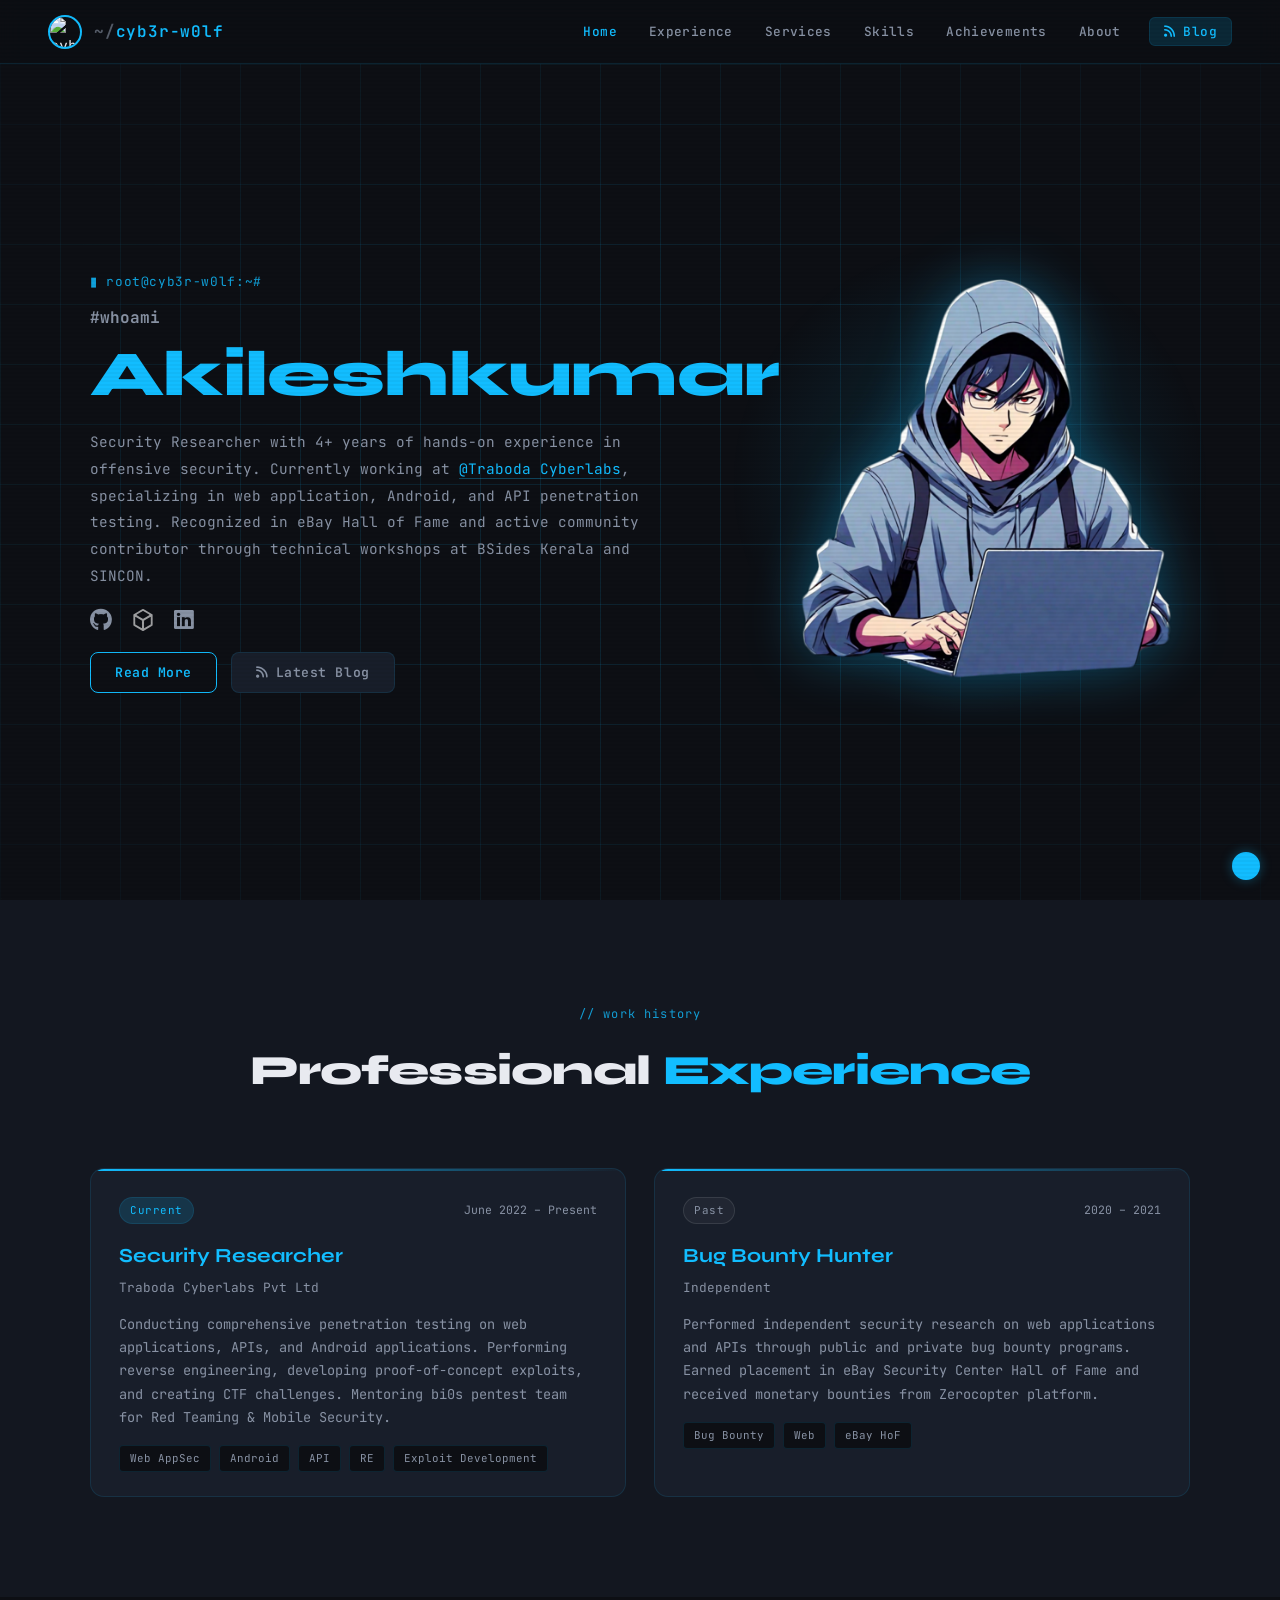
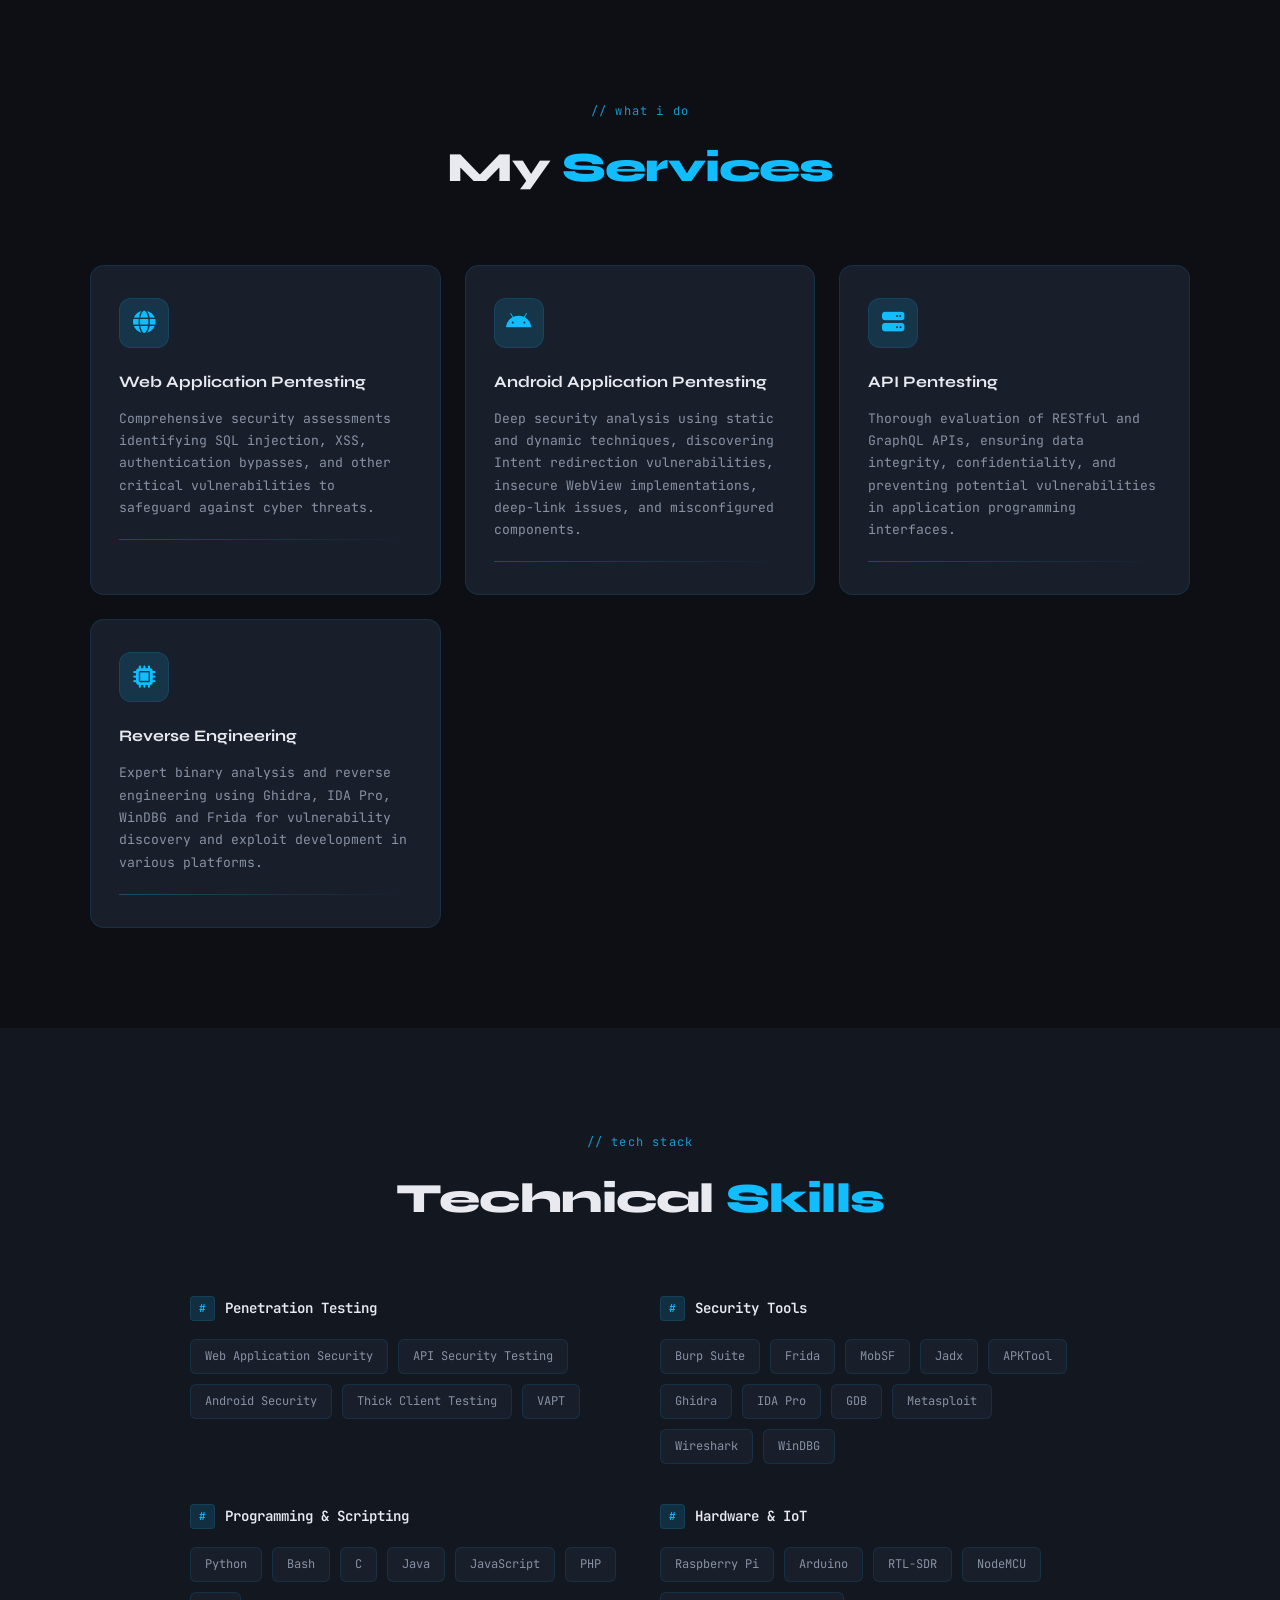
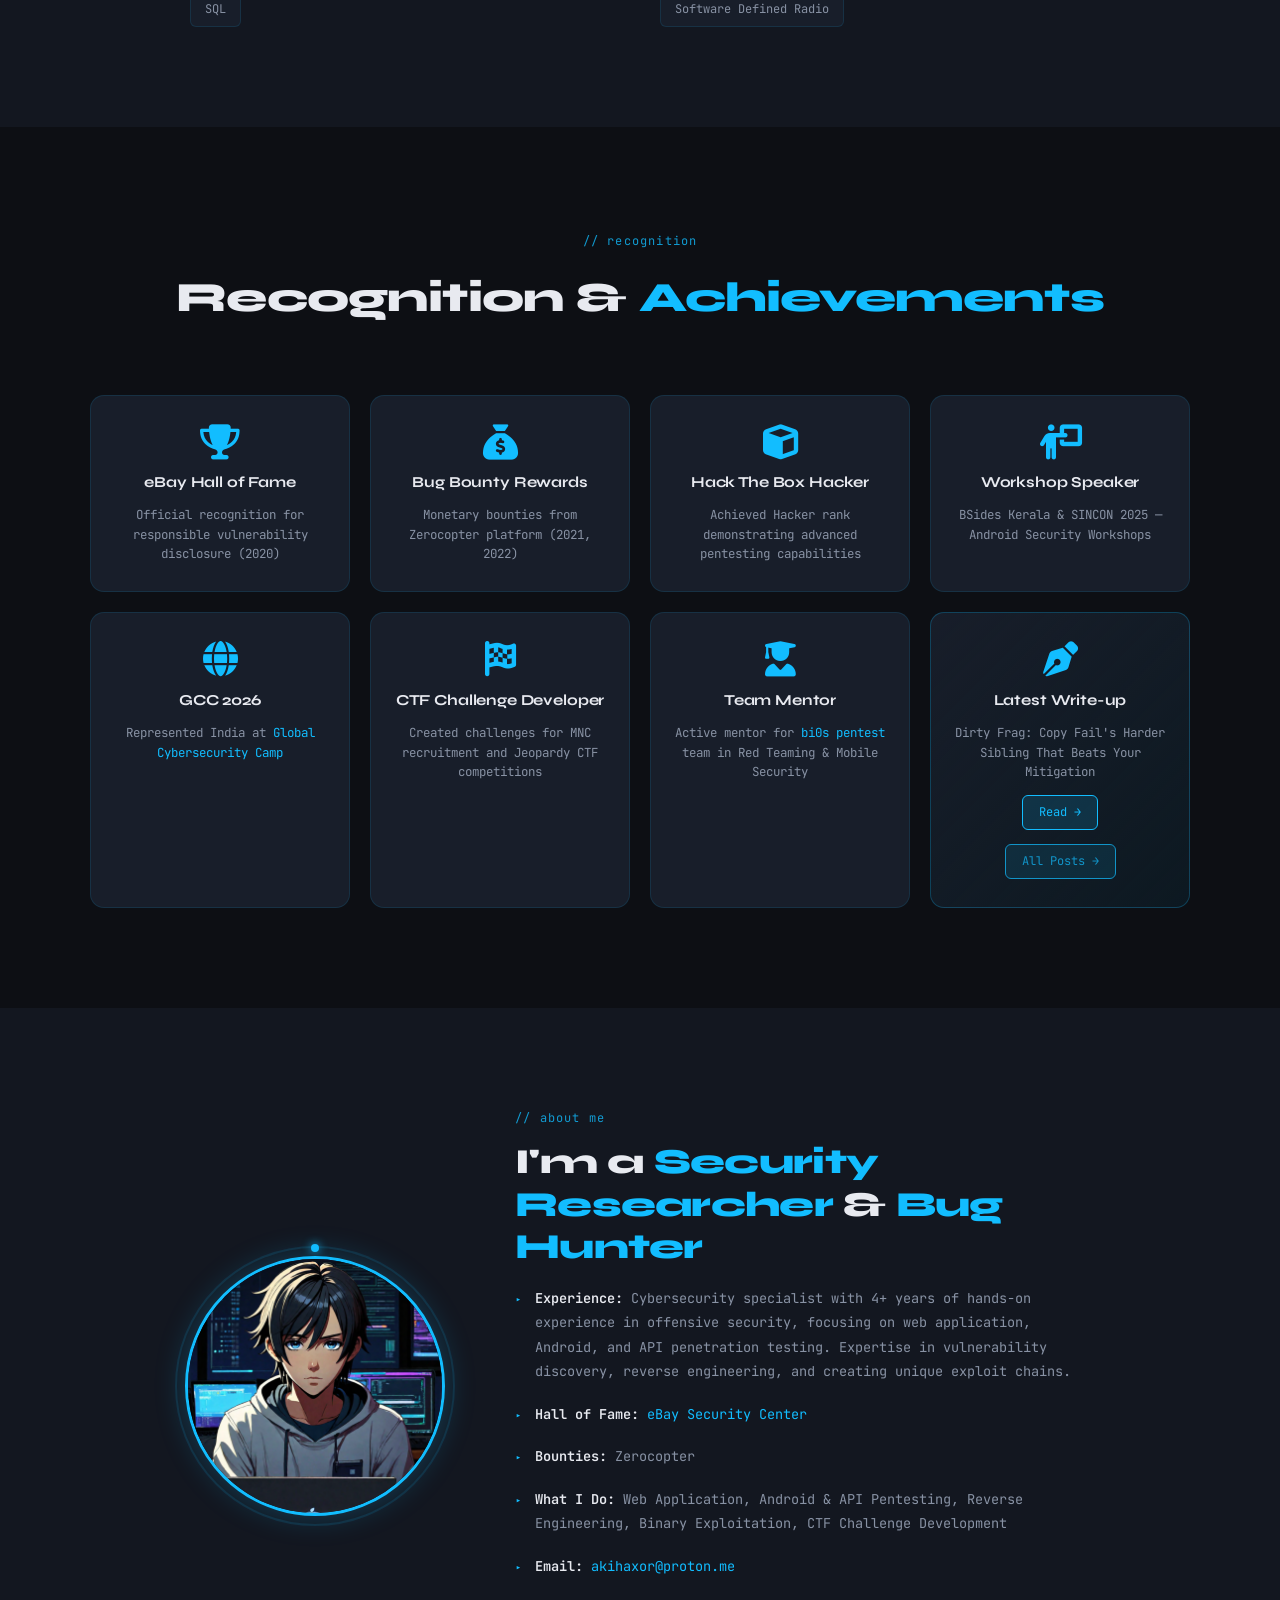
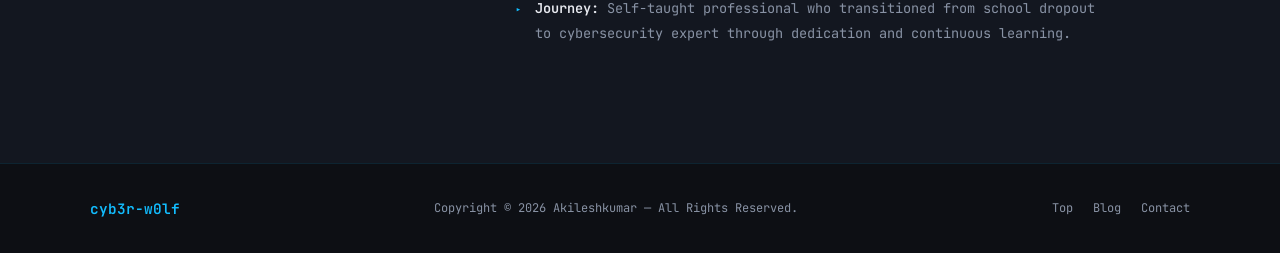
==== commit 8580982d: "added new blog" ====
--- a/index.html
+++ b/index.html
@@ -10,6 +10,36 @@
     <meta property="og:description" content="Security Researcher with 4+ years in offensive security — web, Android, API pentesting, reverse engineering.">
     <meta property="og:type" content="website">
     <meta property="og:image" content="https://github.com/cyb3r-w0lf.png">
+
+    <!-- Twitter Cards -->
+    <meta name="twitter:card" content="summary_large_image">
+    <meta name="twitter:title" content="Akileshkumar | Security Researcher">
+    <meta name="twitter:description" content="Security Researcher specializing in Web, Android, and API Penetration Testing. eBay Hall of Fame.">
+    <meta name="twitter:image" content="https://github.com/cyb3r-w0lf.png">
+
+    <!-- Structured Data -->
+    <script type="application/ld+json">
+    {
+      "@context": "https://schema.org",
+      "@type": "Person",
+      "name": "Akileshkumar",
+      "alternateName": "cyb3r-w0lf",
+      "url": "https://cyb3r-w0lf.github.io",
+      "image": "https://github.com/cyb3r-w0lf.png",
+      "sameAs": [
+        "https://github.com/cyb3r-w0lf",
+        "https://www.linkedin.com/in/aki007/",
+        "https://app.hackthebox.com/public/users/298520"
+      ],
+      "jobTitle": "Security Researcher",
+      "worksFor": {
+        "@type": "Organization",
+        "name": "Traboda Cyberlabs"
+      },
+      "description": "Security Researcher with 4+ years of hands-on experience in offensive security, specializing in web application, Android, and API penetration testing.",
+      "award": "eBay Hall of Fame (2020)"
+    }
+    </script>
     <link rel="shortcut icon" href="./assets/img/front-face.png" type="image/x-icon">
     <link rel="stylesheet" href="./assets/css/style.css">
     <link rel="stylesheet" href="https://cdnjs.cloudflare.com/ajax/libs/font-awesome/6.4.2/css/all.min.css" crossorigin="anonymous" referrerpolicy="no-referrer" />
@@ -29,7 +59,7 @@
     <header id="main-header">
         <div class="logo-container">
             <a href="https://github.com/cyb3r-w0lf" target="_blank" rel="noopener">
-                <img src="https://github.com/cyb3r-w0lf.png" alt="cyb3r-w0lf github avatar" class="header-profile-pic">
+                <img src="https://github.com/cyb3r-w0lf.png" alt="cyb3r-w0lf github avatar" class="header-profile-pic" decoding="async">
             </a>
             <a href="./index.html" class="logo-link">
                 <span class="logo-text"><span class="prompt-symbol">~/</span><span class="accent-span">cyb3r-w0lf</span></span>
@@ -81,7 +111,7 @@
                 </div>
                 <div class="hero-btns">
                     <a href="#about"><button class="btn btn-primary">Read More</button></a>
-                    <a href="./blogs/copy-fail.html"><button class="btn btn-secondary"><i class="fa-solid fa-rss"></i> Latest Blog</button></a>
+                    <a href="./blogs/dirtyfrag.html"><button class="btn btn-secondary"><i class="fa-solid fa-rss"></i> Latest Blog</button></a>
                 </div>
             </div>
 
@@ -266,8 +296,8 @@
                 <div class="achievement-card blog-teaser-card">
                     <i class="fa-solid fa-pen-nib"></i>
                     <h4>Latest Write-up</h4>
-                    <p>Copy Fail — Linux kernel LPE via page cache poisoning, roots any system since 2017</p>
-                    <a href="./blogs/copy-fail.html" class="read-blog-btn">Read →</a>
+                    <p>Dirty Frag: Copy Fail's Harder Sibling That Beats Your Mitigation</p>
+                    <a href="./blogs/dirtyfrag.html" class="read-blog-btn">Read →</a>
                     <a href="./blogs/index.html" class="read-blog-btn" style="margin-top:4px;opacity:.75;">All Posts →</a>
                 </div>
             </div>
@@ -319,7 +349,7 @@
             </div>
         </div>
     </footer>
-
     <script src="./assets/js/main.js"></script>
 </body>
+
 </html>
--- a/assets/css/style.css
+++ b/assets/css/style.css
@@ -199,7 +199,7 @@
 }
 .nav-blog-link:hover {
     background: var(--primary-theme-color) !important;
-    color: var(--primary-color) !important;
+    color: var(--bg-on-accent) !important;
     border-color: var(--primary-theme-color) !important;
 }
 .nav-blog-link::after { display: none !important; }
@@ -279,7 +279,7 @@
 .btn-primary:hover {
     box-shadow: 0 0 18px var(--accent-glow);
     background-color: var(--primary-theme-color);
-    color: var(--primary-color);
+    color: var(--bg-on-accent);
 }
 .btn-secondary {
     background: var(--surface);
@@ -301,12 +301,12 @@
 .main-section {
     position: relative;
     display: flex;
-    justify-content: space-around;
+    justify-content: center;
     align-items: center;
     padding: 90px 80px;
     min-height: calc(100vh - 64px);
     overflow: hidden;
-    gap: 40px;
+    gap: 80px;
 }
 
 /* animated grid background */
@@ -362,9 +362,10 @@
     font-family: var(--font-display);
     font-size: clamp(2.4rem, 5vw, 4rem);
     font-weight: 800;
-    line-height: 1.05;
-    letter-spacing: -0.03em;
+    line-height: 1.15;
+    letter-spacing: -0.01em;
     margin-bottom: 18px;
+    text-wrap: balance;
 }
 
 .hero-desc {
@@ -682,6 +683,7 @@
     font-size: 0.95rem;
     font-weight: 700;
     color: var(--primary-white);
+    letter-spacing: -0.01em;
 }
 .achievement-card p { font-size: 0.78rem; color: var(--primary-grey); line-height: 1.55; }
 .card-link { color: var(--primary-theme-color); }
@@ -707,7 +709,7 @@
 }
 .read-blog-btn:hover {
     background: var(--primary-theme-color);
-    color: var(--primary-color);
+    color: var(--bg-on-accent);
 }
 
 /* ── ABOUT ── */
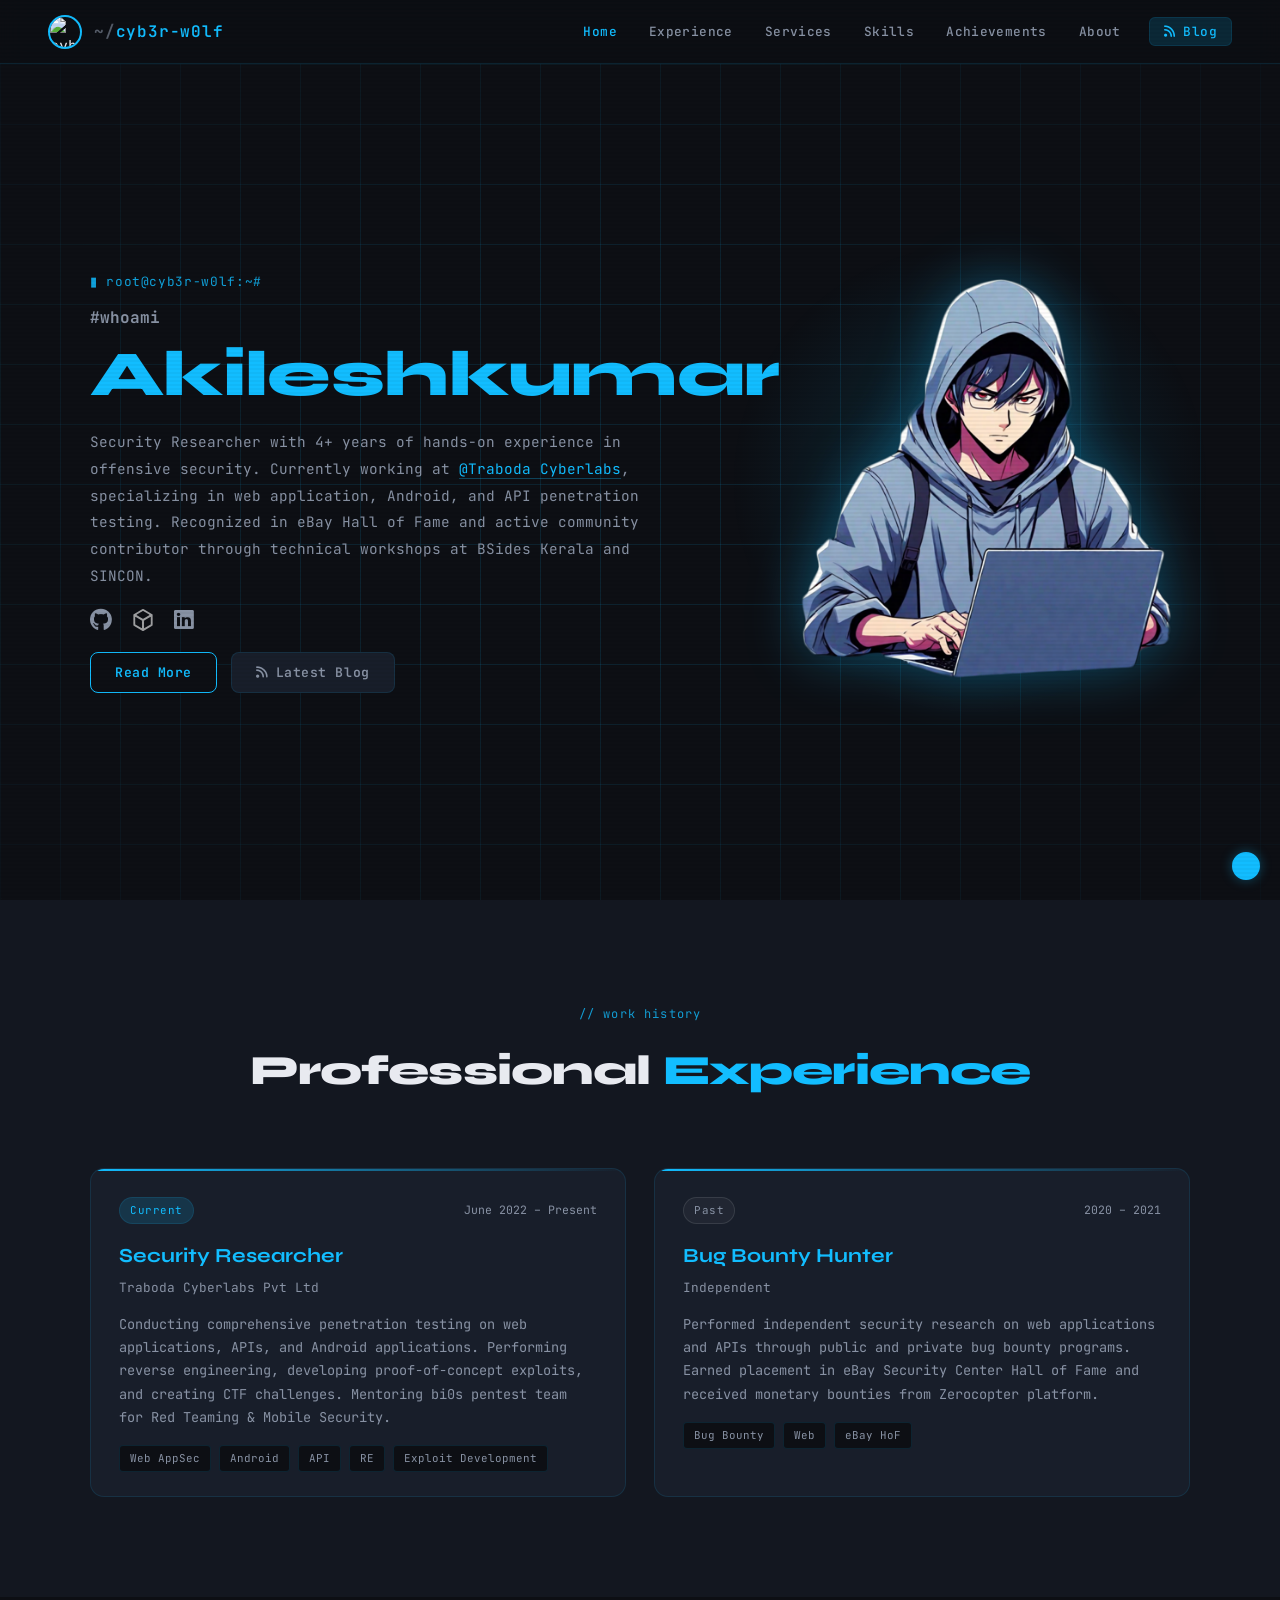
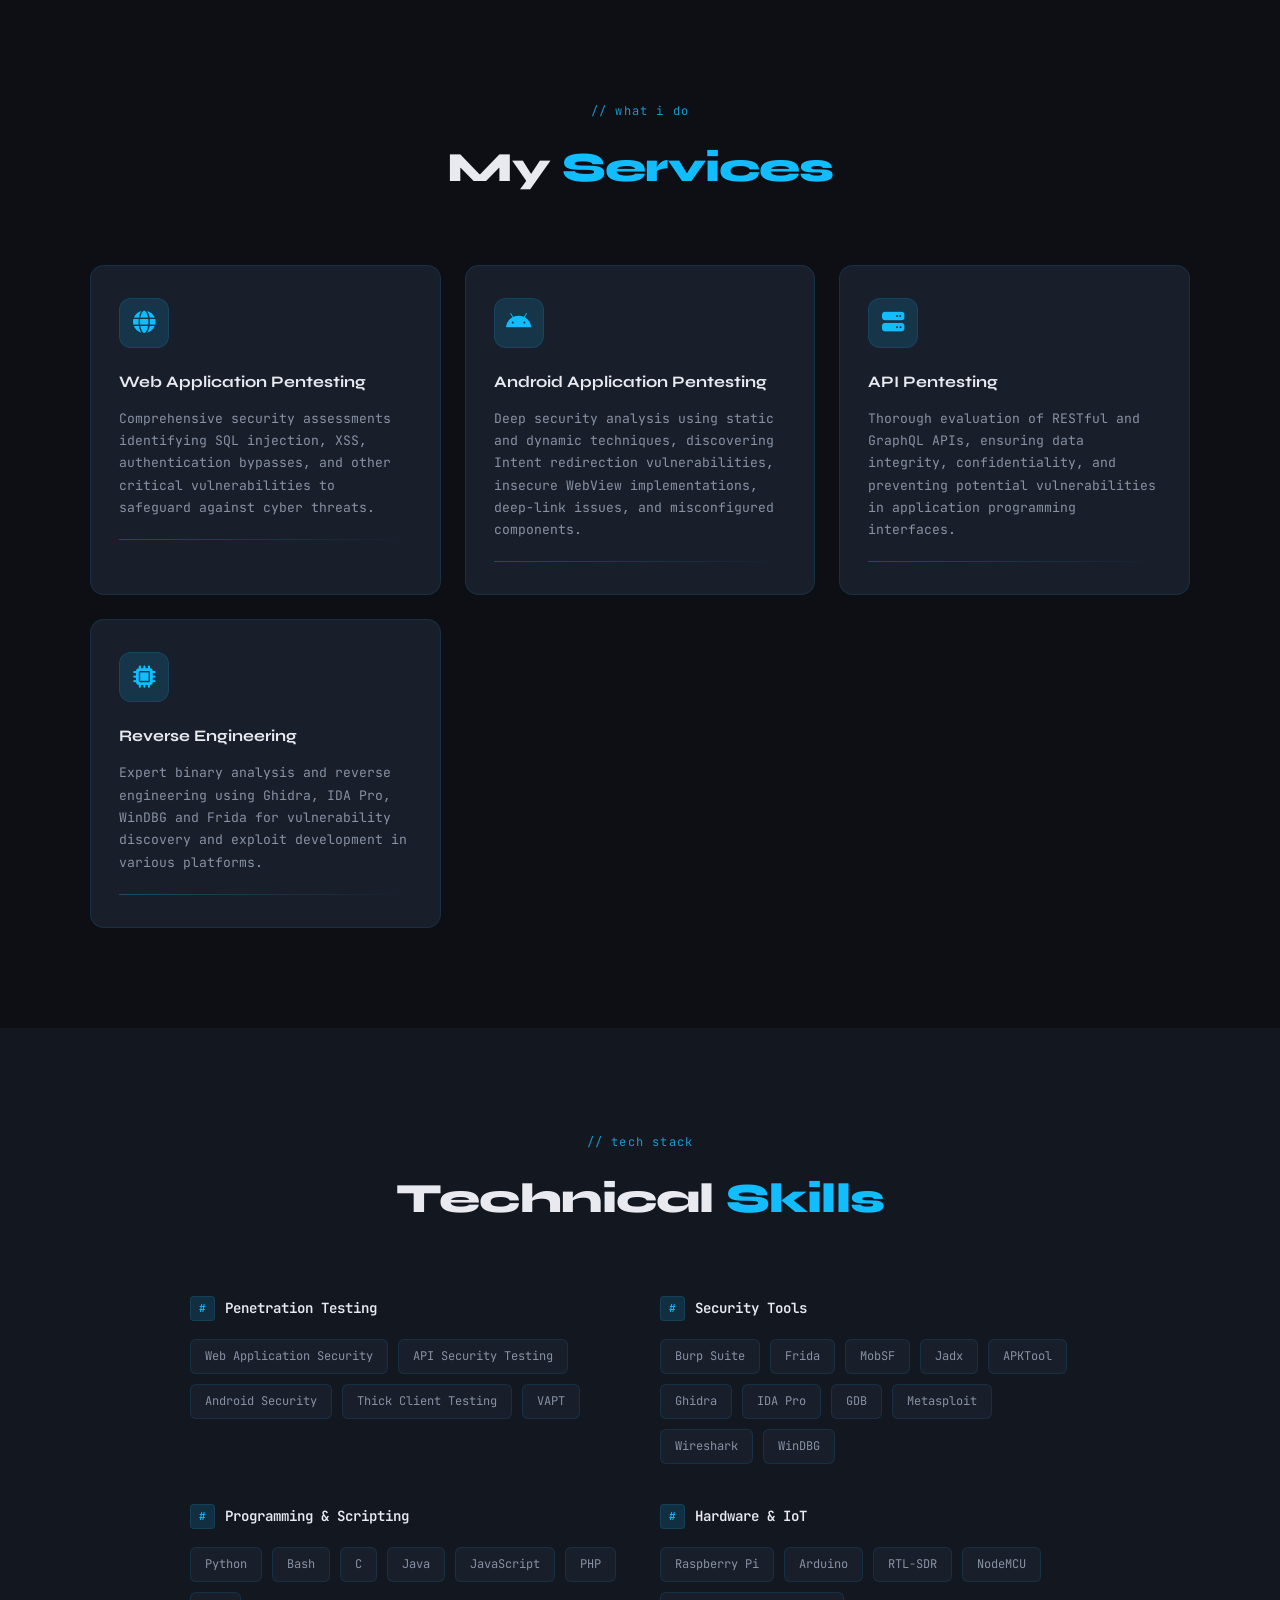
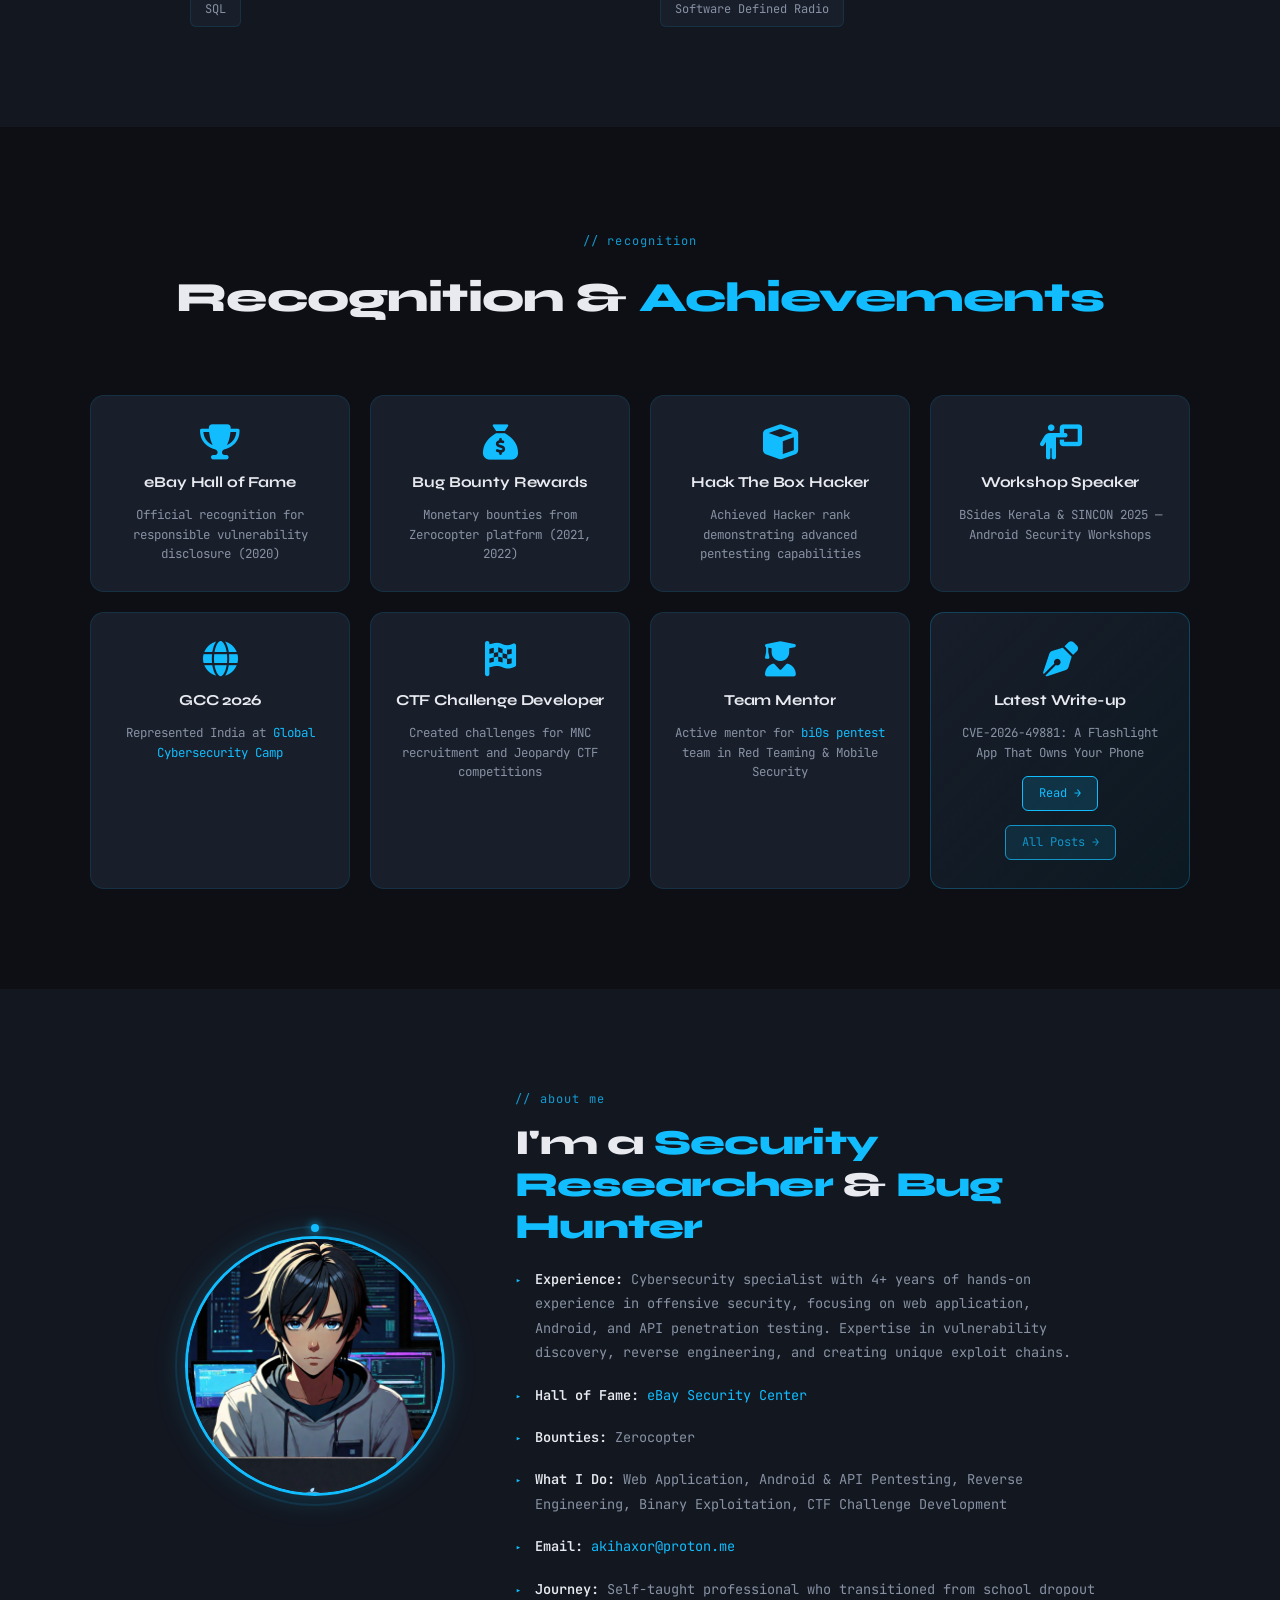
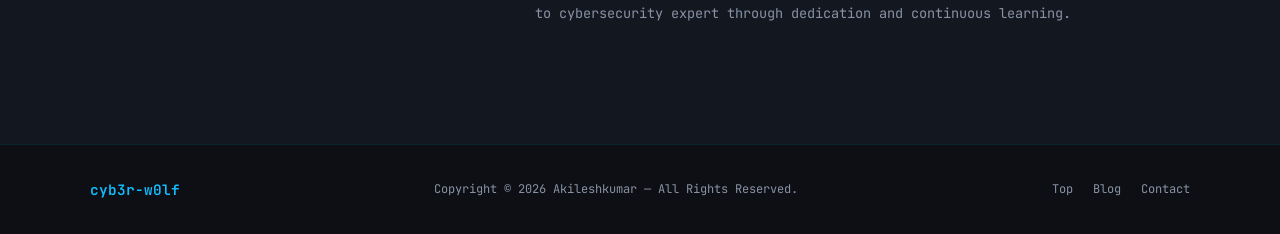
==== commit a6ccb98e: "added new blog" ====
--- a/index.html
+++ b/index.html
@@ -111,7 +111,7 @@
                 </div>
                 <div class="hero-btns">
                     <a href="#about"><button class="btn btn-primary">Read More</button></a>
-                    <a href="./blogs/dirtyfrag.html"><button class="btn btn-secondary"><i class="fa-solid fa-rss"></i> Latest Blog</button></a>
+                    <a href="./blogs/cve-2026-49881.html"><button class="btn btn-secondary"><i class="fa-solid fa-rss"></i> Latest Blog</button></a>
                 </div>
             </div>
 
@@ -296,8 +296,8 @@
                 <div class="achievement-card blog-teaser-card">
                     <i class="fa-solid fa-pen-nib"></i>
                     <h4>Latest Write-up</h4>
-                    <p>Dirty Frag: Copy Fail's Harder Sibling That Beats Your Mitigation</p>
-                    <a href="./blogs/dirtyfrag.html" class="read-blog-btn">Read →</a>
+                    <p>CVE-2026-49881: A Flashlight App That Owns Your Phone</p>
+                    <a href="./blogs/cve-2026-49881.html" class="read-blog-btn">Read →</a>
                     <a href="./blogs/index.html" class="read-blog-btn" style="margin-top:4px;opacity:.75;">All Posts →</a>
                 </div>
             </div>
